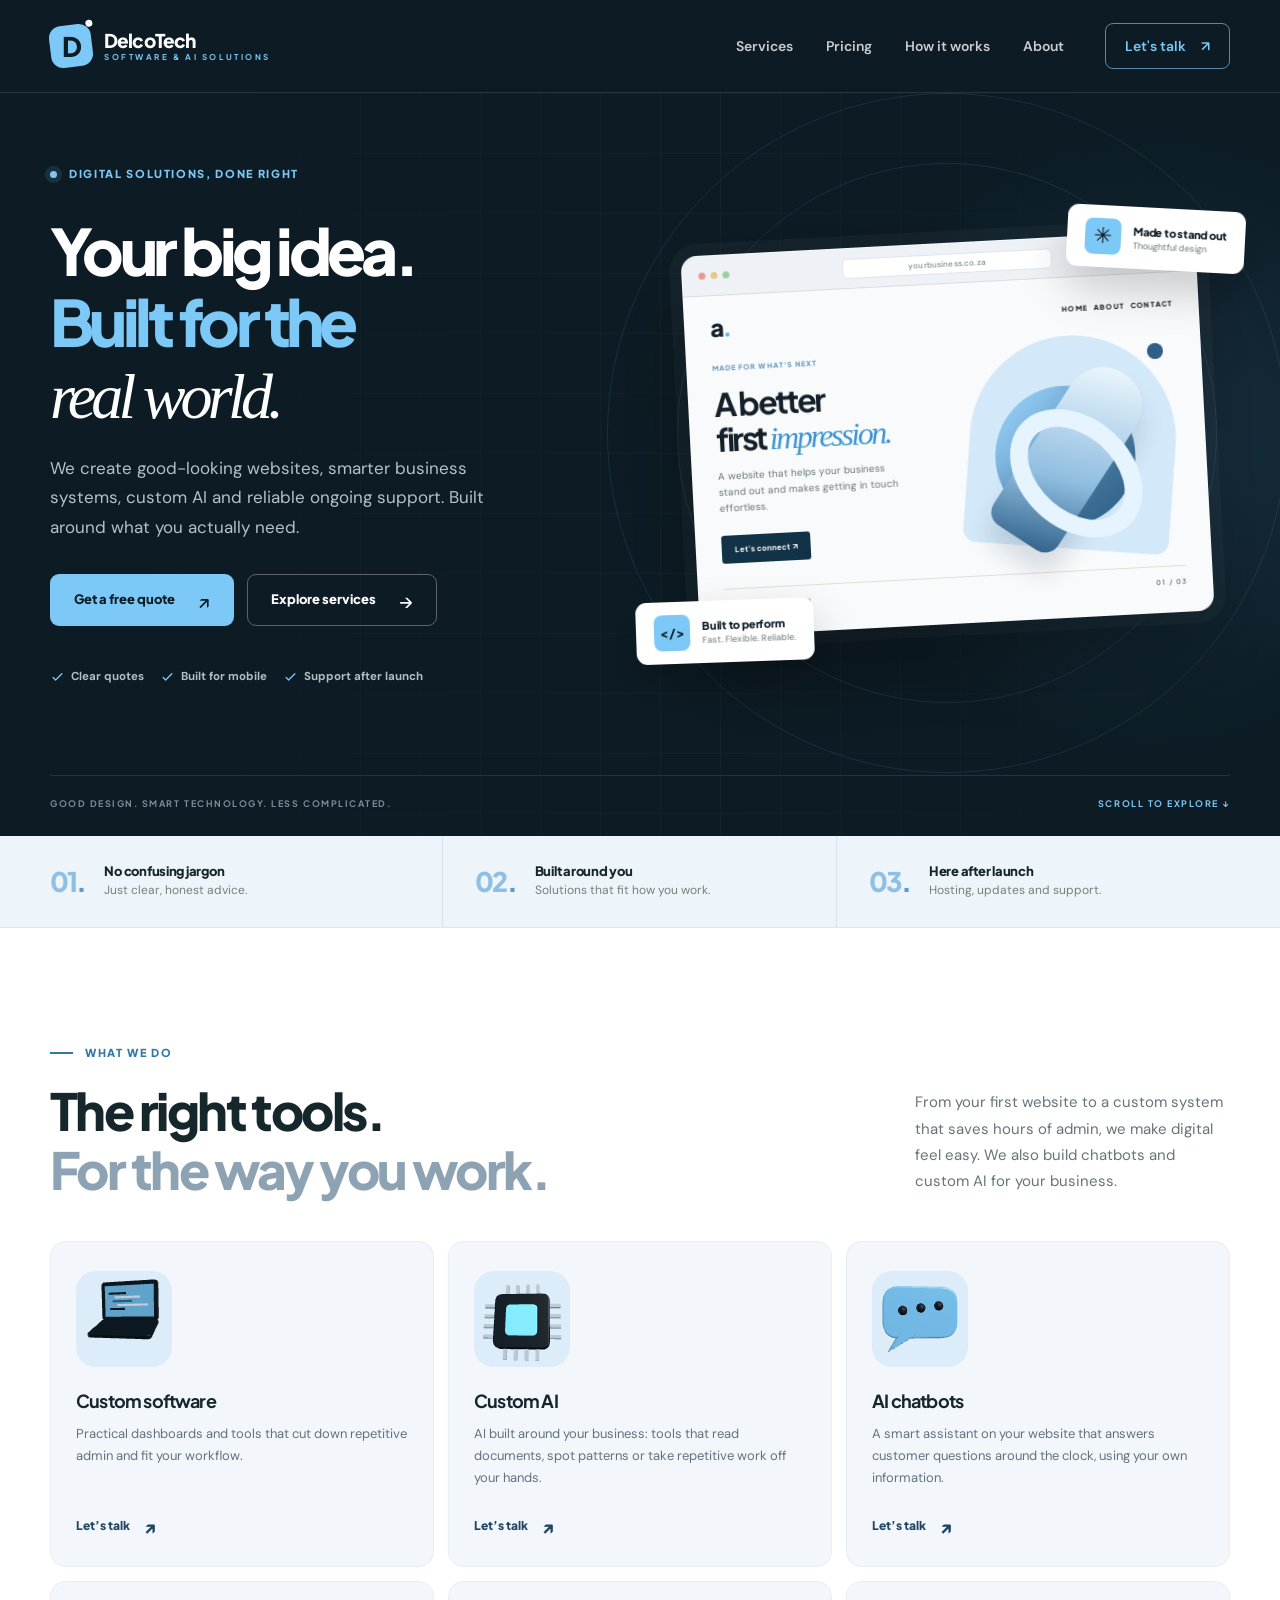
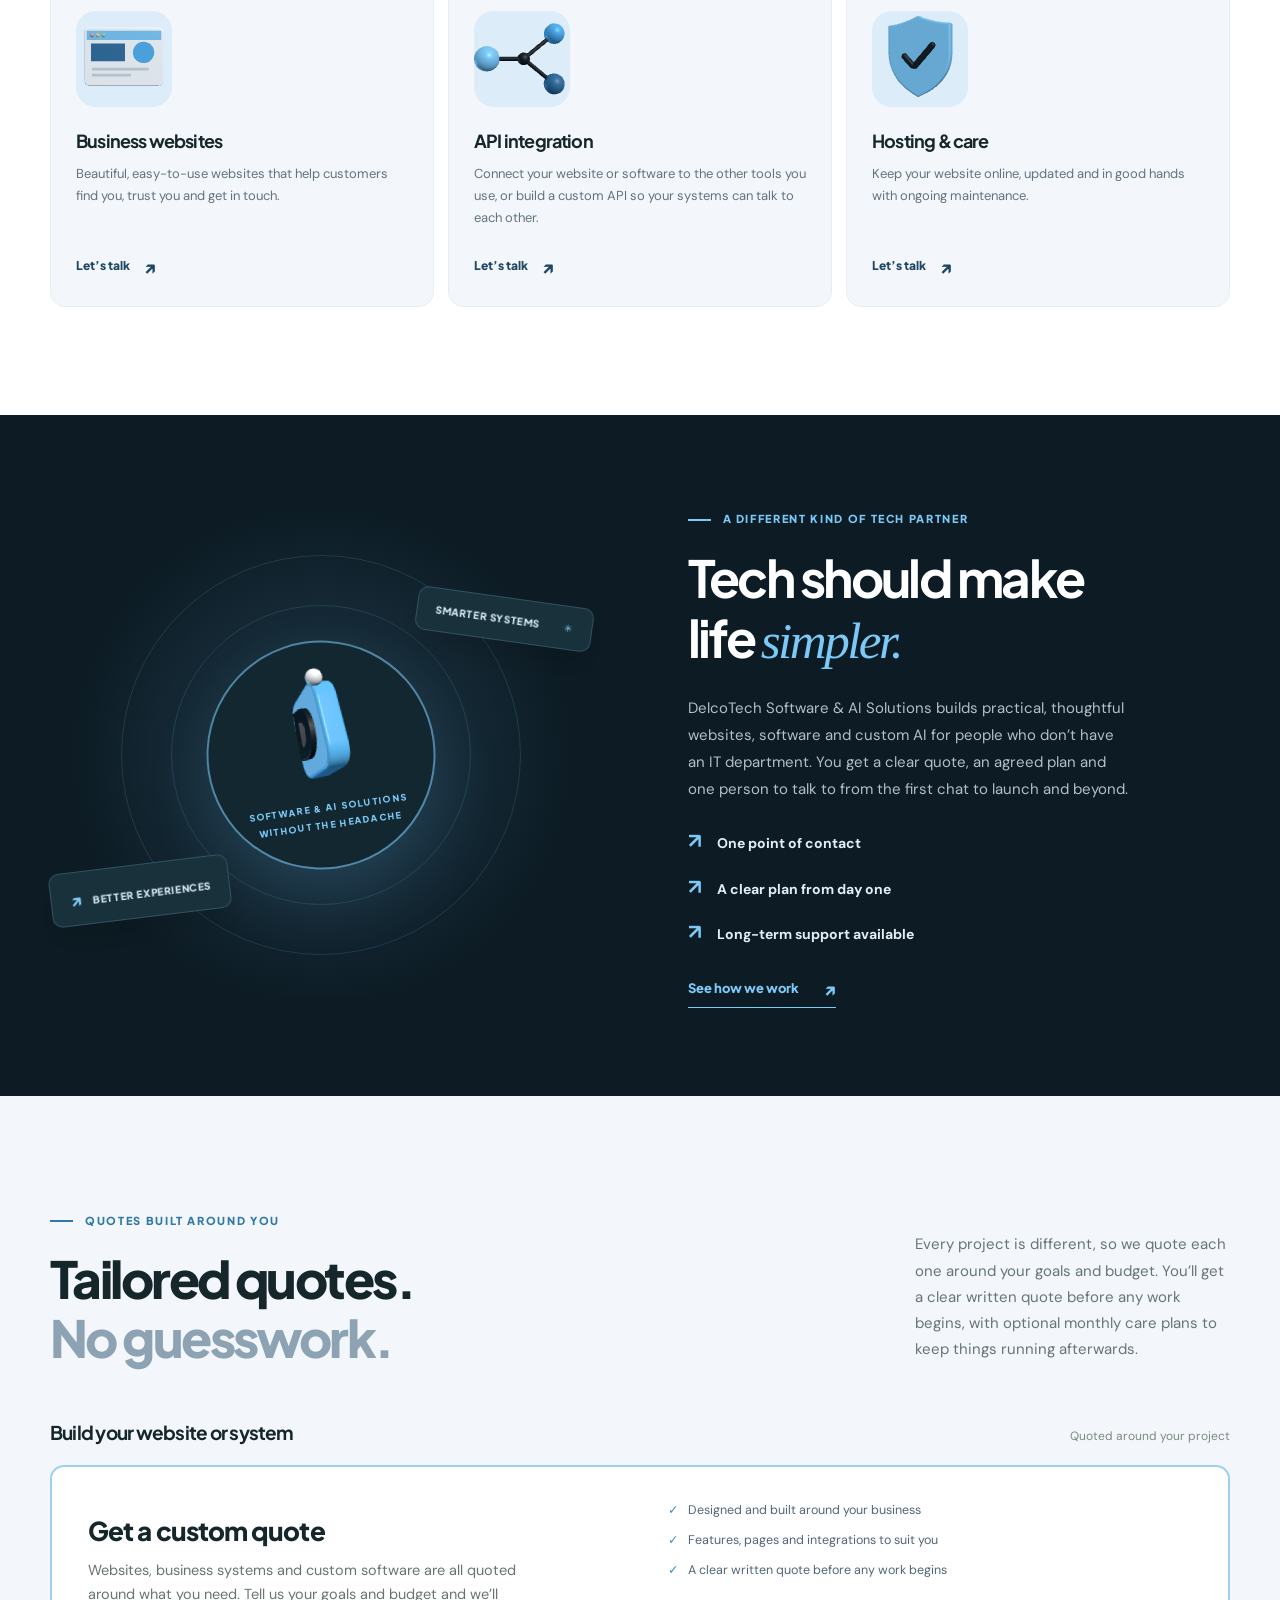
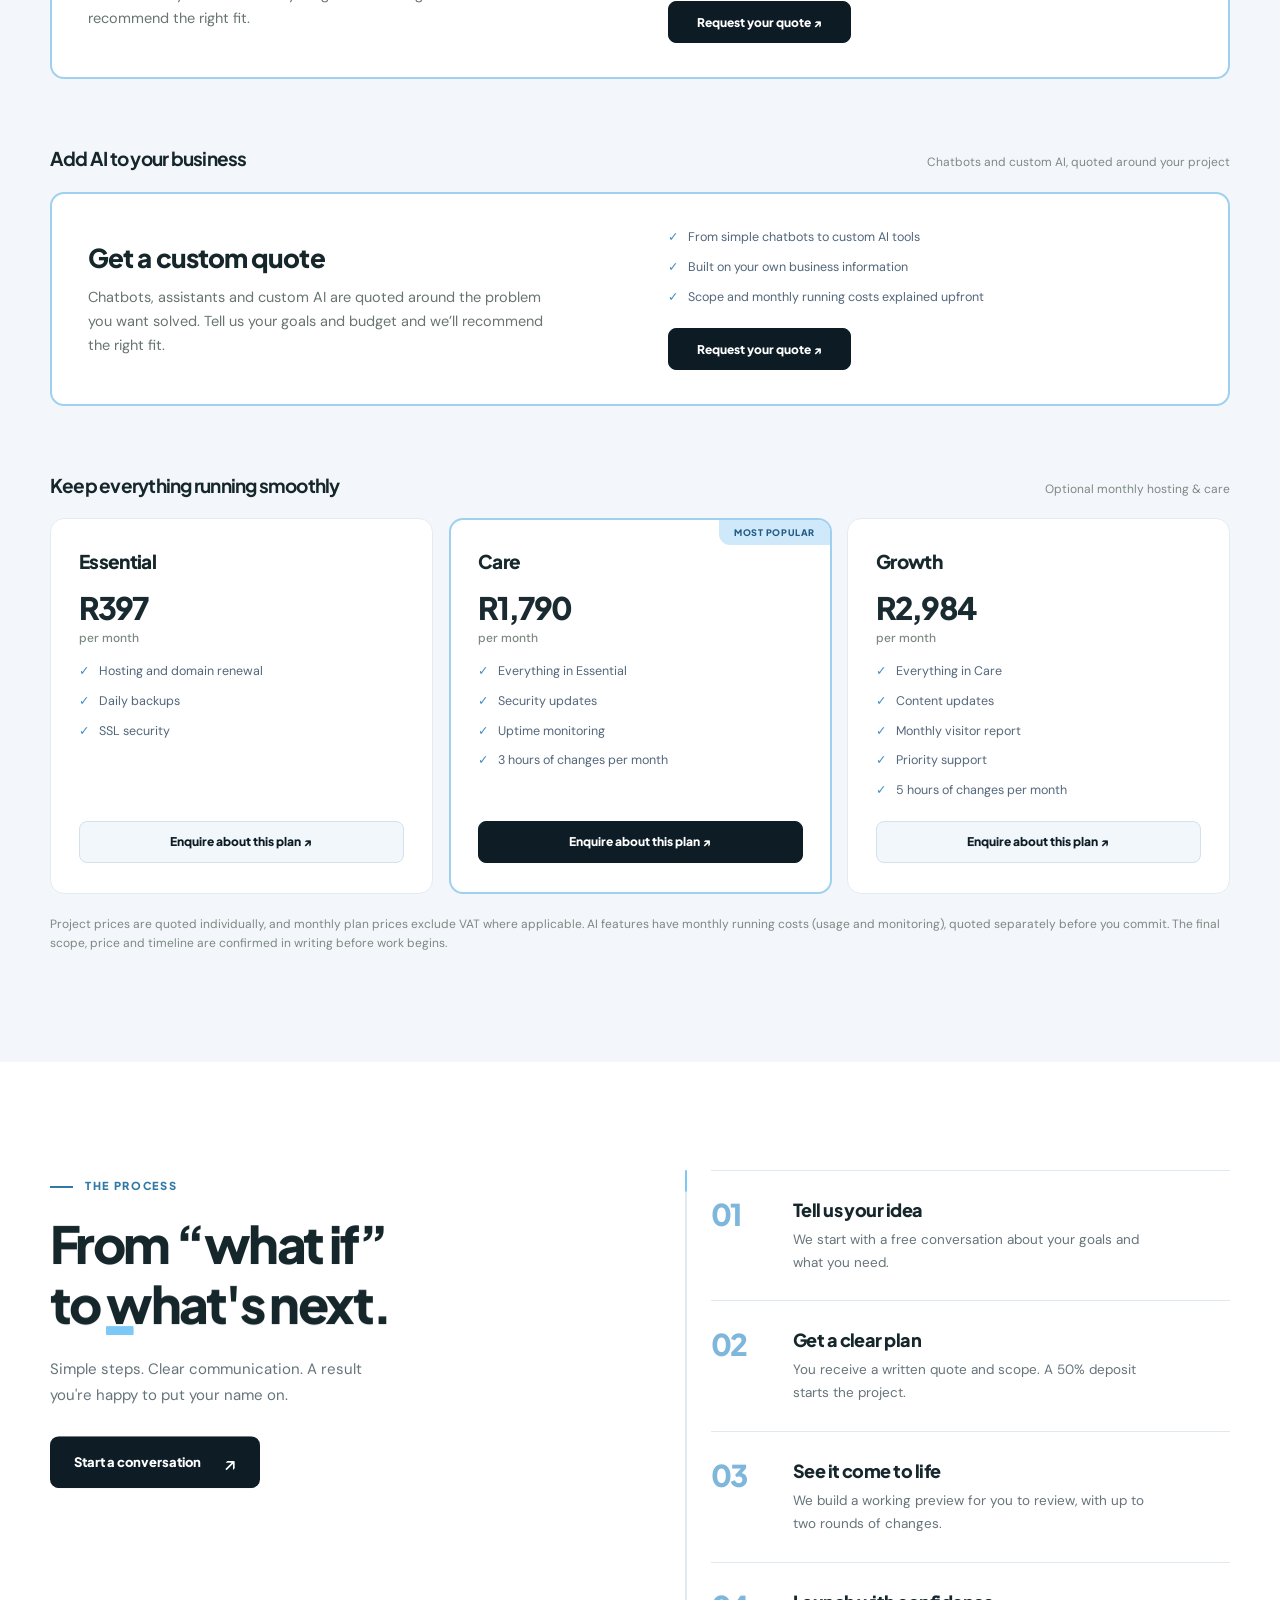
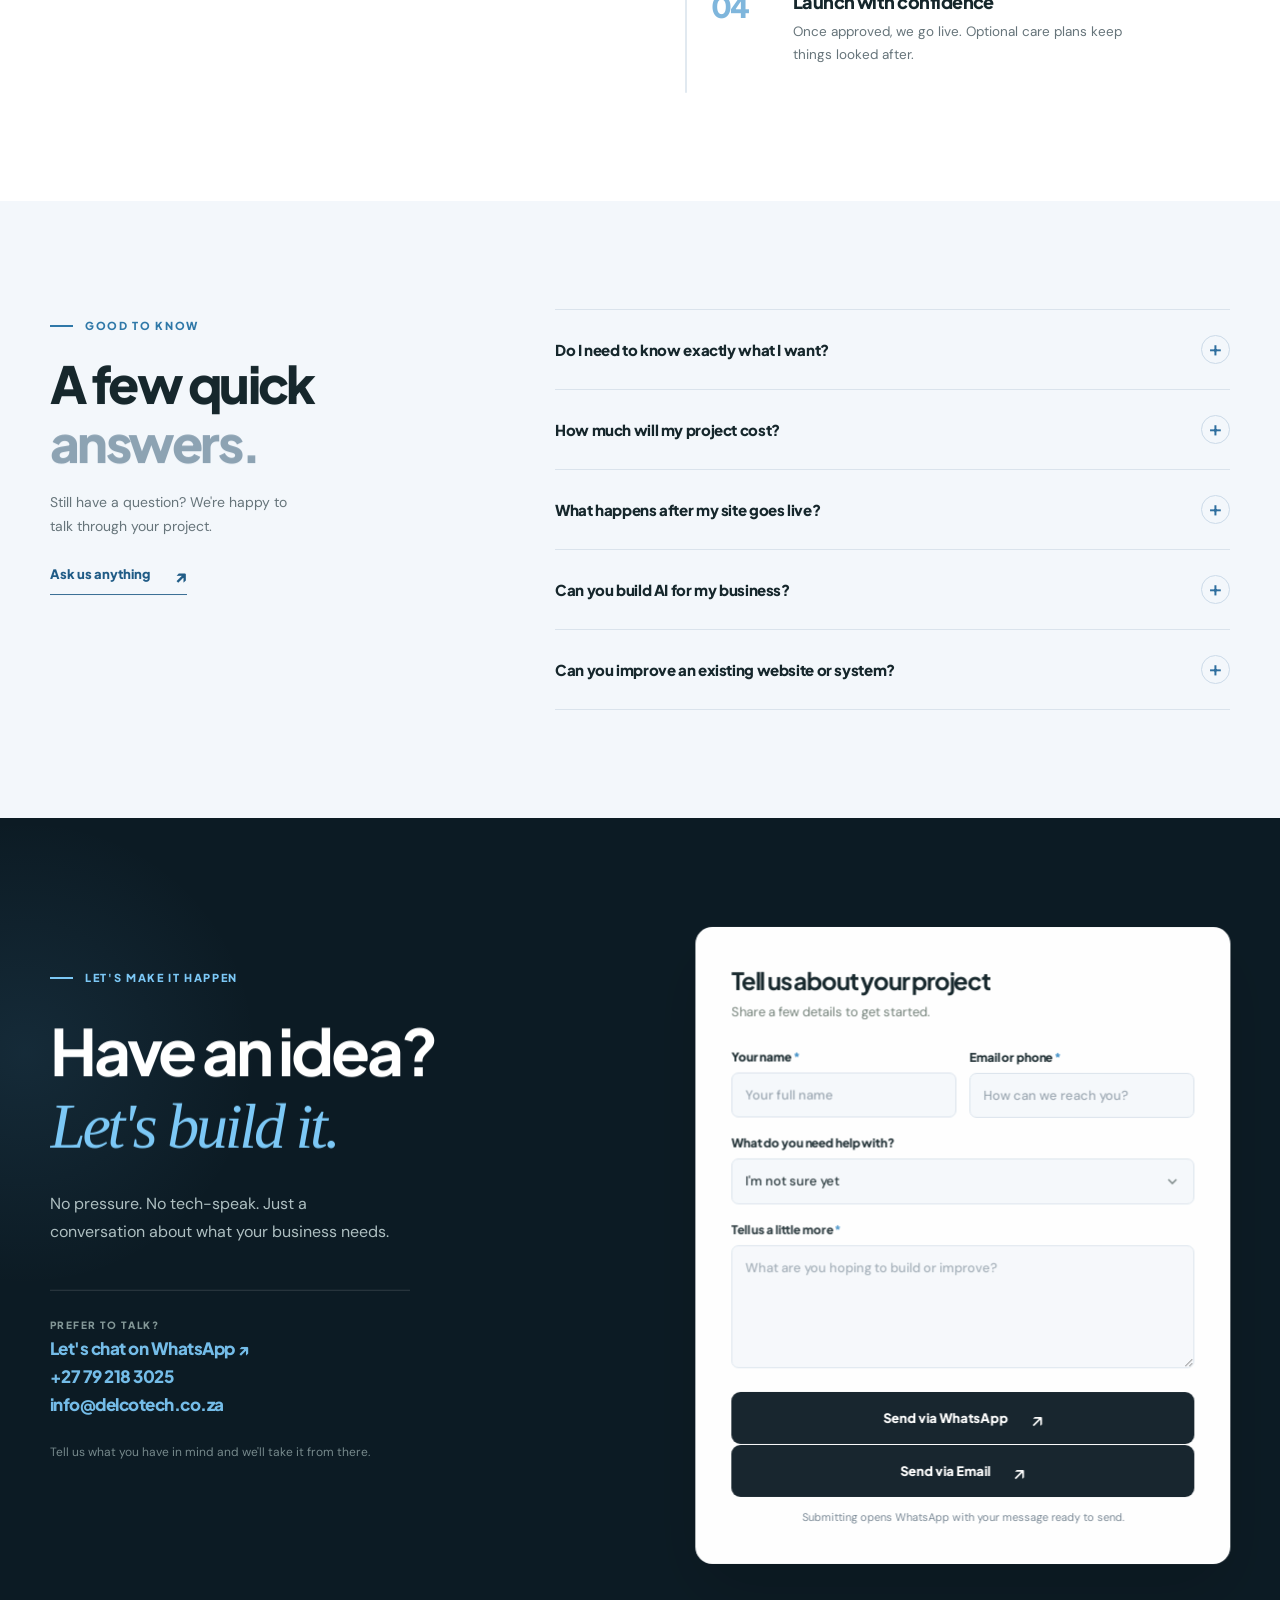
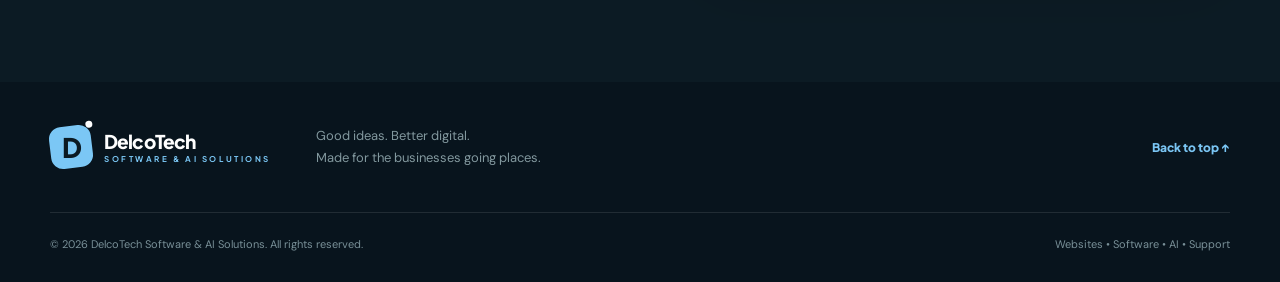
==== index.html @ e25f5d71 "Restore Send via Email button and capitalize label Re-adds the Send via Email button to the enquiry " ====
<!doctype html>
<html lang="en-ZA">
<head>
  <meta charset="UTF-8">
  <meta name="viewport" content="width=device-width, initial-scale=1">
  <meta name="theme-color" content="#0a1822">
  <meta name="description" content="DelcoTech Software &amp; AI Solutions builds beautiful business websites, API integrations, custom software and AI solutions in South Africa, with tailored quotes and ongoing support.">
  <meta property="og:type" content="website">
  <meta property="og:title" content="DelcoTech Software &amp; AI Solutions | Good ideas. Better digital.">
  <meta property="og:description" content="Websites, software, custom AI and support built around your business. Straightforward, modern and made to work.">
  <title>DelcoTech Software &amp; AI Solutions | Websites & Software That Work</title>
  <link rel="icon" type="image/png" href="assets/favicon.png">
  <link rel="apple-touch-icon" href="assets/favicon.png">
  <link rel="preconnect" href="https://fonts.googleapis.com">
  <link rel="preconnect" href="https://fonts.gstatic.com" crossorigin>
  <link href="https://fonts.googleapis.com/css2?family=DM+Sans:wght@400;500;600;700&family=DM+Serif+Display&family=Plus+Jakarta+Sans:wght@400;500;600;700;800&display=swap" rel="stylesheet">
  <link rel="stylesheet" href="style.css">
  <script>
    /* Hide the hero for a moment so the GSAP intro can play it in; shown anyway after 2.5s. */
    (function () {
      if (window.matchMedia('(prefers-reduced-motion: reduce)').matches) return;
      var root = document.documentElement;
      root.classList.add('motion-pending');
      setTimeout(function () { root.classList.remove('motion-pending'); }, 2500);
    })();
  </script>
  <script src="assets/vendor/gsap.min.js" defer></script>
  <script src="assets/vendor/ScrollTrigger.min.js" defer></script>
  <script src="assets/vendor/SplitText.min.js" defer></script>
  <script src="script.js" defer></script>
  <script src="motion.js" defer></script>
  <script type="module" src="tools3d.js"></script>
  <script type="module" src="feature3d.js"></script>
</head>
<body>
  <a class="skip-link" href="#main">Skip to content</a>

  <header class="site-header" id="top">
    <div class="container nav-wrap">
      <a class="brand" href="#top" aria-label="DelcoTech Software &amp; AI Solutions home">
        <span class="brand-symbol" aria-hidden="true"><span>D</span><i></i></span>
        <span class="brand-wordmark"><strong>DelcoTech</strong><small>SOFTWARE &amp; AI SOLUTIONS</small></span>
      </a>
      <button class="menu-toggle" id="menu-toggle" type="button" aria-label="Open menu" aria-expanded="false" aria-controls="nav-links">
        <span></span><span></span><span></span>
      </button>
      <nav class="main-nav" id="nav-links" aria-label="Main navigation">
        <a href="#services">Services</a>
        <a href="#pricing">Pricing</a>
        <a href="#process">How it works</a>
        <a href="#about">About</a>
        <a class="nav-cta" href="#contact">Let's talk <span aria-hidden="true">↗</span></a>
      </nav>
    </div>
  </header>

  <main id="main">
    <section class="hero dark-section" aria-labelledby="hero-title">
      <div class="hero-glow" aria-hidden="true"></div>
      <div class="container hero-grid">
        <div class="hero-copy">
          <div class="eyebrow eyebrow-light"><span class="status-dot"></span> DIGITAL SOLUTIONS, DONE RIGHT</div>
          <h1 id="hero-title">Your big idea.<br><span class="accent-text">Built for the</span><br><span class="italic-accent">real world.</span></h1>
          <p class="hero-description" data-bind="subheadline">Websites and software made to work for your business, not the other way around.</p>
          <div class="hero-actions">
            <a class="button button-lime" href="#contact">Get a free quote <span aria-hidden="true">↗</span></a>
            <a class="button button-outline" href="#services">Explore services <span aria-hidden="true">→</span></a>
          </div>
          <div class="hero-footnotes" aria-label="Our approach">
            <span><svg viewBox="0 0 24 24" aria-hidden="true"><path d="m5 12 4 4L19 6"/></svg> Clear quotes</span>
            <span><svg viewBox="0 0 24 24" aria-hidden="true"><path d="m5 12 4 4L19 6"/></svg> Built for mobile</span>
            <span><svg viewBox="0 0 24 24" aria-hidden="true"><path d="m5 12 4 4L19 6"/></svg> Support after launch</span>
          </div>
        </div>

        <div class="hero-art" aria-label="Illustration of a modern responsive website">
          <div class="orbit orbit-one" aria-hidden="true"></div>
          <div class="orbit orbit-two" aria-hidden="true"></div>
          <div class="spark spark-one" aria-hidden="true">✳</div>
          <div class="spark spark-two" aria-hidden="true">✦</div>
          <div class="website-window">
            <div class="window-chrome">
              <div class="chrome-dots"><b></b><b></b><b></b></div>
              <div class="url-bar">yourbusiness.co.za</div>
              <div class="chrome-plus" aria-hidden="true">＋</div>
            </div>
            <div class="mock-site">
              <div class="mock-topbar"><span class="mock-logomark">a<span>.</span></span><span class="mock-toplinks">HOME &nbsp; ABOUT &nbsp; CONTACT</span><span class="mock-menu">☰</span></div>
              <div class="mock-content">
                <div class="mock-copy">
                  <div class="mock-mini-label">MADE FOR WHAT'S NEXT</div>
                  <h2>A better<br>first <em>impression.</em></h2>
                  <p>A website that helps your business stand out and makes getting in touch effortless.</p>
                  <span class="mock-button">Let's connect ↗</span>
                </div>
                <div class="mock-art" aria-hidden="true">
                  <div class="mock-art-disc"></div><div class="mock-art-pill"></div><div class="mock-art-curve"></div><div class="mock-art-dot"></div>
                </div>
              </div>
              <div class="mock-bottomline"><span>DESIGNED FOR YOU</span><span>01 / 03</span></div>
            </div>
          </div>
          <div class="floating-note note-top"><span class="floating-icon">✳</span><span><strong>Made to stand out</strong><small>Thoughtful design</small></span></div>
          <div class="floating-note note-bottom"><span class="floating-icon code-icon">&lt;/&gt;</span><span><strong>Built to perform</strong><small>Fast. Flexible. Reliable.</small></span></div>
        </div>
      </div>
      <div class="container hero-bottom"><span>GOOD DESIGN. SMART TECHNOLOGY. LESS COMPLICATED.</span><span aria-hidden="true">SCROLL TO EXPLORE ↓</span></div>
    </section>

    <div class="value-strip" aria-label="Our commitments">
      <div class="container value-grid">
        <div><span class="value-icon" aria-hidden="true">01<span>.</span></span><p><strong>No confusing jargon</strong><small>Just clear, honest advice.</small></p></div>
        <div><span class="value-icon" aria-hidden="true">02<span>.</span></span><p><strong>Built around you</strong><small>Solutions that fit how you work.</small></p></div>
        <div><span class="value-icon" aria-hidden="true">03<span>.</span></span><p><strong>Here after launch</strong><small>Hosting, updates and support.</small></p></div>
      </div>
    </div>

    <section class="section services-section" id="services" aria-labelledby="services-title">
      <div class="container">
        <div class="section-header">
          <div><div class="eyebrow"><span class="dash"></span> WHAT WE DO</div><h2 id="services-title">The right tools.<br><span class="text-soft">For the way you work.</span></h2></div>
          <p class="section-intro">From your first website to a custom system that saves hours of admin, we make digital feel easy. We also build chatbots and custom AI for your business.</p>
        </div>
        <div class="service-grid" id="services-list"></div>
      </div>
    </section>

    <section class="feature-section" id="about" aria-labelledby="about-title">
      <div class="container feature-grid">
        <div class="feature-visual" aria-hidden="true">
          <div class="feature-halo"></div>
          <div class="feature-circle feature-circle-one"></div><div class="feature-circle feature-circle-two"></div>
          <div class="feature-center"><div class="feature-center-symbol">D<span>.</span></div><span>SOFTWARE &amp; AI SOLUTIONS<br>WITHOUT THE HEADACHE</span></div>
          <div class="feature-mini feature-mini-top">SMARTER SYSTEMS <span>✳</span></div>
          <div class="feature-mini feature-mini-bottom"><span>↗</span> BETTER EXPERIENCES</div>
        </div>
        <div class="feature-copy"><div class="eyebrow eyebrow-light"><span class="dash"></span> A DIFFERENT KIND OF TECH PARTNER</div>
          <h2 id="about-title">Tech should make<br>life <em>simpler.</em></h2>
          <p data-bind="about"></p>
          <div class="feature-points"><div><span>↗</span> One point of contact</div><div><span>↗</span> A clear plan from day one</div><div><span>↗</span> Long-term support available</div></div>
          <a class="text-link text-link-light" href="#process">See how we work <span aria-hidden="true">↗</span></a>
        </div>
      </div>
    </section>

    <section class="section pricing-section" id="pricing" aria-labelledby="pricing-title">
      <div class="container">
        <div class="section-header pricing-heading"><div><div class="eyebrow"><span class="dash"></span> QUOTES BUILT AROUND YOU</div><h2 id="pricing-title">Tailored quotes.<br><span class="text-soft">No guesswork.</span></h2></div><p class="section-intro" data-bind="pricingIntro"></p></div>
        <div class="pricing-group-title"><h3>Build your website or system</h3><p>Quoted around your project</p></div>
        <div class="pricing-grid" id="build-list"></div>
        <div class="pricing-group-title plans-title"><h3>Add AI to your business</h3><p>Chatbots and custom AI, quoted around your project</p></div>
        <div class="pricing-grid" id="ai-list"></div>
        <div class="pricing-group-title plans-title"><h3>Keep everything running smoothly</h3><p>Optional monthly hosting & care</p></div>
        <div class="pricing-grid" id="plan-list"></div>
        <p class="pricing-note" data-bind="pricingNote"></p>
      </div>
    </section>

    <section class="section process-section" id="process" aria-labelledby="process-title">
      <div class="container process-layout">
        <div class="process-heading"><div class="eyebrow"><span class="dash"></span> THE PROCESS</div><h2 id="process-title">From “what if”<br>to <span class="underline-green">what's next.</span></h2><p>Simple steps. Clear communication. A result you're happy to put your name on.</p><a class="button button-dark" href="#contact">Start a conversation <span aria-hidden="true">↗</span></a></div>
        <ol class="process-list" id="steps-list"></ol>
      </div>
    </section>

    <section class="section faq-section" id="faq" aria-labelledby="faq-title">
      <div class="container faq-layout"><div><div class="eyebrow"><span class="dash"></span> GOOD TO KNOW</div><h2 id="faq-title">A few quick<br><span class="text-soft">answers.</span></h2><p class="faq-aside">Still have a question? We're happy to talk through your project.</p><a class="text-link" href="#contact">Ask us anything <span aria-hidden="true">↗</span></a></div>
        <div class="faq-items">
          <details><summary>Do I need to know exactly what I want? <span class="faq-plus" aria-hidden="true">+</span></summary><p>Not at all. Tell us what your business does, where you're stuck and what you'd like to improve. We'll help you work out the right solution.</p></details>
          <details><summary>How much will my project cost? <span class="faq-plus" aria-hidden="true">+</span></summary><p>Every project is quoted individually, based on what you need. Tell us about your goals and budget and we will recommend the right solution, then agree the scope and price in writing before work begins.</p></details>
          <details><summary>What happens after my site goes live? <span class="faq-plus" aria-hidden="true">+</span></summary><p>Our optional monthly care plans cover hosting, backups and additional support depending on the plan you choose, so you don't need to manage the technical side alone.</p></details>
          <details><summary>Can you build AI for my business? <span class="faq-plus" aria-hidden="true">+</span></summary><p>Yes. We build chatbots for websites and custom AI tools around your business, from answering customer questions to working through documents or data. We agree exactly what it should do and where its information comes from, and we test it carefully before launch. Like any AI, it can occasionally get things wrong, so we design it to hand over to you when it is unsure. AI tools also have small monthly running costs, which we quote upfront.</p></details>
          <details><summary>Can you improve an existing website or system? <span class="faq-plus" aria-hidden="true">+</span></summary><p>Tell us what you already have and what you want to change. We'll assess the project and advise whether improving the existing setup or rebuilding would make more sense.</p></details>
        </div>
      </div>
    </section>

    <section class="contact-section" id="contact" aria-labelledby="contact-title">
      <div class="container contact-grid">
        <div class="contact-copy"><div class="eyebrow eyebrow-light"><span class="dash"></span> LET'S MAKE IT HAPPEN</div><h2 id="contact-title">Have an idea?<br><em>Let's build it.</em></h2><p>No pressure. No tech-speak. Just a conversation about what your business needs.</p><div class="contact-separator"></div><div class="contact-direct"><span class="contact-label">PREFER TO TALK?</span><a id="whatsapp-link" href="#contact" hidden>Let's chat on WhatsApp ↗</a><a id="phone-link" href="#contact" hidden></a><a id="email-link" href="#contact" hidden></a></div><p class="contact-note">Tell us what you have in mind and we'll take it from there.</p></div>
        <div class="contact-card"><div class="form-heading"><h3>Tell us about your project</h3><p>Share a few details to get started.</p></div>
          <form id="enquiry" novalidate>
            <div class="form-row"><div class="field"><label for="name">Your name <span>*</span></label><input id="name" name="name" type="text" placeholder="Your full name" autocomplete="name" required maxlength="100"></div><div class="field"><label for="contact-info">Email or phone <span>*</span></label><input id="contact-info" name="contact" type="text" placeholder="How can we reach you?" autocomplete="email" required maxlength="150"></div></div>
            <div class="field"><label for="project-type">What do you need help with?</label><select id="project-type" name="project"><option value="Not sure yet">I'm not sure yet</option><option value="Business website">Business website</option><option value="API integration">API integration</option><option value="Custom software">Custom software</option><option value="Hosting and maintenance">Hosting & maintenance</option><option value="AI chatbot or custom AI">AI chatbot or custom AI</option><option value="Something else">Something else</option></select></div>
            <div class="field"><label for="project-details">Tell us a little more <span>*</span></label><textarea id="project-details" name="message" rows="5" placeholder="What are you hoping to build or improve?" required maxlength="3000"></textarea></div>
            <button class="button button-dark form-submit" id="submit-enquiry" type="submit">Send enquiry <span aria-hidden="true">↗</span></button>
            <button class="button button-dark form-submit" id="send-email" type="button" hidden>Send via Email <span aria-hidden="true">↗</span></button>
            <p class="form-help" id="form-help">Your enquiry will open in WhatsApp or your email app, ready for you to send.</p>
            <p id="form-status" class="form-status" role="status" aria-live="polite" hidden></p>
            <div class="copy-fallback" id="copy-fallback" hidden><label for="copy-message">Your enquiry is ready to copy:</label><textarea id="copy-message" readonly rows="5"></textarea><button type="button" class="button button-light" id="copy-button">Copy message</button></div>
          </form>
        </div>
      </div>
    </section>
  </main>

  <footer class="site-footer"><div class="container"><div class="footer-main"><a class="brand" href="#top" aria-label="Back to top"><span class="brand-symbol" aria-hidden="true"><span>D</span><i></i></span><span class="brand-wordmark"><strong>DelcoTech</strong><small>SOFTWARE &amp; AI SOLUTIONS</small></span></a><p>Good ideas. Better digital.<br>Made for the businesses going places.</p><a href="#top" class="back-top">Back to top ↑</a></div><div class="footer-bottom"><span id="footer-text">© DelcoTech Software &amp; AI Solutions</span><span>Websites • Software • AI • Support</span></div></div></footer>
  <noscript><div class="noscript-note">JavaScript is required to display the service and pricing cards and to prepare enquiries.</div></noscript>
</body>
</html>
---- style.css ----
/* DelcoTech — responsive marketing site. Edit brand colours here. */

:root {
  --ink: #0c1b24;
  --ink-2: #132731;
  --sky: #7cc8f6;
  --sky-deep: #4fb0ee;
  --cream: #f3f7fb;
  --white: #fff;
  --text: #16272c;
  --muted: #66747a;
  --line: #e1e8ee;
  --shadow: 0 25px 70px rgba(10,27,33,.12);
  --head: 'Plus Jakarta Sans',system-ui,sans-serif;
  --body: 'DM Sans',system-ui,sans-serif;
}

*,*::before,*::after {
  box-sizing: border-box;
}

html {
  scroll-behavior: smooth;
  scroll-padding-top: 90px;
}

body {
  margin: 0;
  background: var(--white);
  color: var(--text);
  font-family: var(--body);
  line-height: 1.6;
  -webkit-font-smoothing: antialiased;
}

a {
  color: inherit;
}

button,input,textarea,select {
  font: inherit;
}

button {
  cursor: pointer;
}

button:disabled {
  cursor: not-allowed;
}

img,svg {
  max-width: 100%;
}

h1,h2,h3,h4,p {
  margin-top: 0;
}

h1,h2,h3 {
  font-family: var(--head);
  letter-spacing: -.05em;
}

a,button {
  -webkit-tap-highlight-color: transparent;
}

::selection {
  background: var(--sky);
  color: var(--ink);
}

:focus-visible {
  outline: 3px solid #3aa5e8;
  outline-offset: 4px;
}

.container {
  width: min(1180px,calc(100% - 64px));
  margin: 0 auto;
}

.skip-link {
  position: fixed;
  z-index: 200;
  top: -100px;
  left: 20px;
  background: var(--sky);
  color: var(--ink);
  padding: 10px 18px;
  border-radius: 8px;
}

.skip-link:focus {
  top: 15px;
}

.site-header {
  position: relative;
  z-index: 50;
  background: var(--ink);
  color: white;
  border-bottom: 1px solid rgba(255,255,255,.11);
}

.nav-wrap {
  min-height: 92px;
  display: flex;
  align-items: center;
  justify-content: space-between;
  gap: 24px;
}

.brand {
  display: inline-flex;
  align-items: center;
  gap: 12px;
  text-decoration: none;
  flex-shrink: 0;
}

.brand-symbol {
  height: 42px;
  width: 42px;
  display: grid;
  place-items: center;
  position: relative;
  color: var(--ink);
  background: var(--sky);
  border-radius: 12px;
  transform: rotate(-7deg);
}

.brand-symbol>span {
  font: 800 27px/1 var(--head);
  letter-spacing: -.08em;
  transform: rotate(7deg);
}

.brand-symbol i {
  position: absolute;
  width: 7px;
  height: 7px;
  border-radius: 50%;
  right: -3px;
  top: -3px;
  background: #fff;
}

.brand-wordmark {
  display: flex;
  flex-direction: column;
  gap: 1px;
  line-height: 1.1;
}

.brand-wordmark strong {
  font: 800 19px/1.2 var(--head);
  letter-spacing: -.045em;
}

.serif-i {
  font-family: "DM Serif Display",Georgia,serif;
  font-weight: 400;
  font-style: normal;
  font-size: 1.1em;
  line-height: 1;
  letter-spacing: 0;
  padding: 0 .04em;
}

/* the serif I in DelcoTech */

.brand-wordmark small {
  font: 700 8px/1.4 var(--head);
  letter-spacing: .32em;
  color: var(--sky);
}

.main-nav {
  display: flex;
  gap: 33px;
  align-items: center;
}

.main-nav>a {
  color: rgba(255,255,255,.78);
  font-size: 14px;
  text-decoration: none;
  font-weight: 600;
  transition: color .2s;
}

.main-nav>a:hover {
  color: var(--sky);
}

.main-nav .nav-cta {
  border: 1px solid rgba(124,200,246,.65);
  padding: 11px 19px;
  border-radius: 8px;
  color: var(--sky);
  margin-left: 8px;
  display: inline-flex;
  align-items: center;
  gap: 15px;
}

.main-nav .nav-cta:hover {
  background: var(--sky);
  color: var(--ink);
}

.menu-toggle {
  display: none;
}

.dark-section {
  background: var(--ink);
  color: #fff;
  position: relative;
  overflow: hidden;
}

.hero {
  isolation: isolate;
}

.hero::before {
  content: '';
  position: absolute;
  inset: 0;
  background-image: linear-gradient(rgba(255,255,255,.027) 1px,transparent 1px),linear-gradient(90deg,rgba(255,255,255,.027) 1px,transparent 1px);
  background-size: 60px 60px;
  mask-image: linear-gradient(90deg,transparent,black 55%,transparent);
  z-index: -1;
}

.hero-glow {
  position: absolute;
  z-index: -1;
  pointer-events: none;
  width: 650px;
  height: 650px;
  right: -200px;
  top: 25px;
  background: radial-gradient(circle,rgba(90,170,230,.15),transparent 68%);
}

.hero-grid {
  min-height: 636px;
  display: grid;
  grid-template-columns: 1.03fr 1fr;
  align-items: center;
  gap: 32px;
  padding-top: 67px;
  padding-bottom: 69px;
}

.hero-copy {
  position: relative;
  z-index: 2;
  padding-bottom: 20px;
}

.eyebrow {
  display: inline-flex;
  align-items: center;
  gap: 12px;
  font: 800 11px/1.3 var(--head);
  letter-spacing: .15em;
  color: #2f78a8;
  text-transform: uppercase;
}

.eyebrow-light {
  color: var(--sky);
}

.status-dot {
  height: 7px;
  width: 7px;
  border-radius: 50%;
  background: var(--sky);
  box-shadow: 0 0 0 5px rgba(124,200,246,.12);
}

.dash {
  height: 2px;
  width: 23px;
  background: currentColor;
  display: inline-block;
}

.hero h1 {
  font-size: clamp(46px,5vw,76px);
  line-height: 1.11;
  letter-spacing: -.071em;
  margin: 29px 0 22px;
  font-weight: 800;
  white-space: nowrap;
}

.accent-text {
  color: var(--sky);
}

.italic-accent {
  font-weight: 500;
  font-style: italic;
  font-family: Georgia,serif;
  letter-spacing: -.075em;
}

.hero-description {
  font-size: 17px;
  line-height: 1.75;
  color: #b4c2c8;
  max-width: 465px;
  margin: 0 0 31px;
}

.hero-actions {
  display: flex;
  gap: 13px;
  flex-wrap: wrap;
}

.button {
  display: inline-flex;
  justify-content: center;
  align-items: center;
  gap: 23px;
  min-height: 52px;
  padding: 0 23px;
  border: 1px solid transparent;
  border-radius: 9px;
  text-decoration: none;
  font: 800 13px/1.3 var(--head);
  transition: transform .2s,background .2s,color .2s,border .2s;
}

.button:hover {
  transform: translateY(-2px);
}

.button span {
  font-size: 19px;
  font-weight: 500;
}

.button-lime {
  background: var(--sky);
  color: var(--ink);
}

.button-lime:hover {
  background: #a5dafa;
}

.button-outline {
  border-color: rgba(255,255,255,.32);
  color: #fff;
  background: transparent;
}

.button-outline:hover {
  border-color: var(--sky);
  color: var(--sky);
}

.button-dark {
  background: var(--ink);
  color: #fff;
}

.button-dark:hover {
  background: #2b454b;
}

.button-light {
  background: #eef5fb;
  color: var(--ink);
  border: 1px solid #dbe9f4;
}

.hero-footnotes {
  display: flex;
  gap: 16px;
  flex-wrap: wrap;
  margin-top: 42px;
}

.hero-footnotes span {
  display: flex;
  align-items: center;
  gap: 6px;
  font-size: 11.5px;
  font-weight: 700;
  color: #afc0c4;
  white-space: nowrap;
}

.hero-footnotes svg {
  width: 15px;
  height: 15px;
  stroke: var(--sky);
  stroke-width: 2;
  fill: none;
  stroke-linecap: round;
  stroke-linejoin: round;
}

.hero-art {
  position: relative;
  min-width: 0;
  height: 455px;
  display: flex;
  align-items: center;
  justify-content: center;
  perspective: 1100px;
}

.orbit {
  position: absolute;
  border: 1px solid rgba(124,200,246,.12);
  border-radius: 50%;
  pointer-events: none;
}

.orbit-one {
  width: 540px;
  height: 540px;
}

.orbit-two {
  width: 680px;
  height: 680px;
}

.spark {
  position: absolute;
  color: var(--sky);
  font-size: 26px;
}

.spark-one {
  top: 32px;
  right: 90px;
}

.spark-two {
  bottom: 30px;
  left: 24px;
  font-size: 19px;
}

.website-window {
  position: relative;
  width: min(100%,515px);
  background: #e6ecf2;
  border: 1px solid rgba(255,255,255,.65);
  border-radius: 16px;
  box-shadow: 0 40px 90px rgba(0,0,0,.32),0 0 0 12px rgba(255,255,255,.035);
  transform: rotate(-3deg);
  overflow: hidden;
}

.window-chrome {
  height: 40px;
  display: flex;
  align-items: center;
  gap: 12px;
  padding: 0 16px;
  background: #eef2f6;
  border-bottom: 1px solid #d8dde3;
}

.chrome-dots {
  display: flex;
  gap: 5px;
}

.chrome-dots b {
  width: 7px;
  height: 7px;
  border-radius: 50%;
  background: #b3bcc5;
}

.chrome-dots b:first-child {
  background: #e7998e;
}

.chrome-dots b:nth-child(2) {
  background: #e5cb87;
}

.chrome-dots b:nth-child(3) {
  background: #9bce9a;
}

.url-bar {
  border: 1px solid #dfe5eb;
  background: #fff;
  border-radius: 5px;
  color: #7e8882;
  text-align: center;
  font: 500 8px var(--body);
  letter-spacing: .02em;
  flex: 1;
  padding: 4px 0;
  max-width: 210px;
  margin: auto;
}

.chrome-plus {
  font-size: 14px;
  color: #8d9790;
}

.mock-site {
  min-height: 339px;
  padding: 19px 25px 13px;
  background: #f8fafc;
  color: #152129;
  overflow: hidden;
}

.mock-topbar {
  display: flex;
  align-items: center;
  justify-content: space-between;
}

.mock-logomark {
  font: 800 24px/1 var(--head);
  letter-spacing: -.09em;
}

.mock-logomark span {
  color: #5fb0e6;
}

.mock-toplinks {
  font: 800 7px/1 var(--head);
  letter-spacing: .16em;
}

.mock-menu {
  display: none;
}

.mock-content {
  display: grid;
  grid-template-columns: 1fr .9fr;
  min-height: 250px;
  gap: 10px;
  align-items: center;
}

.mock-mini-label {
  color: #6a9cc0;
  font: 800 7px var(--head);
  letter-spacing: .15em;
  margin-bottom: 14px;
}

.mock-copy h2 {
  font-size: clamp(23px,2.5vw,36px);
  line-height: 1.07;
  margin: 0 0 11px;
  letter-spacing: -.075em;
}

.mock-copy h2 em {
  color: #3f95d0;
  font-family: Georgia,serif;
  font-weight: 400;
}

.mock-copy p {
  font-size: 10px;
  line-height: 1.6;
  color: #68777b;
  max-width: 180px;
  margin-bottom: 18px;
}

.mock-button {
  display: inline-block;
  padding: 9px 13px;
  color: #fff;
  background: #123247;
  border-radius: 3px;
  font: 700 8px var(--body);
}

.mock-art {
  position: relative;
  height: 230px;
  isolation: isolate;
}

.mock-art::before {
  content: '';
  position: absolute;
  inset: 5px 4px 12px 5px;
  border-radius: 110px 110px 14px 14px;
  background: #d3e8f8;
  transform: rotate(7deg);
}

.mock-art-disc {
  position: absolute;
  z-index: 1;
  width: 140px;
  height: 140px;
  border-radius: 50%;
  background: linear-gradient(135deg,#8ec6ee 15%,#2f6a99);
  left: 30px;
  top: 55px;
  box-shadow: inset -18px -20px 25px rgba(0,0,0,.14);
}

.mock-art-pill {
  position: absolute;
  z-index: 2;
  left: 67px;
  top: 27px;
  width: 77px;
  height: 196px;
  border-radius: 60px 60px 25px 25px;
  background: linear-gradient(160deg,#f2faff,#8fbde0 62%,#2f5f86);
  transform: rotate(36deg);
  box-shadow: 10px 18px 25px rgba(22,45,70,.15);
}

.mock-art-curve {
  position: absolute;
  z-index: 3;
  left: 36px;
  top: 88px;
  width: 148px;
  height: 110px;
  border-radius: 50%;
  border: 18px solid #e6f4ff;
  transform: rotate(45deg);
}

.mock-art-dot {
  position: absolute;
  z-index: 3;
  right: 12px;
  top: 25px;
  width: 16px;
  height: 16px;
  background: #2f5f86;
  border-radius: 50%;
}

.mock-bottomline {
  display: flex;
  justify-content: space-between;
  border-top: 1px solid #e1e0d7;
  padding-top: 11px;
  color: #89948c;
  font: 800 7px var(--head);
  letter-spacing: .16em;
}

.floating-note {
  position: absolute;
  z-index: 5;
  display: flex;
  align-items: center;
  gap: 12px;
  background: #fff;
  color: var(--ink);
  border-radius: 11px;
  padding: 13px 18px;
  box-shadow: 0 20px 46px rgba(0,0,0,.2);
  transform: rotate(3deg);
}

.floating-note strong,.floating-note small {
  display: block;
}

.floating-note strong {
  font: 800 11px var(--head);
  letter-spacing: -.02em;
}

.floating-note small {
  font: 500 9px var(--body);
  color: #7a8984;
  margin-top: 2px;
}

.floating-icon {
  display: grid;
  place-items: center;
  width: 36px;
  height: 36px;
  border-radius: 8px;
  background: var(--sky);
  font-size: 22px;
}

.code-icon {
  font: 700 13px var(--head);
}

.note-top {
  top: 6px;
  right: -15px;
}

.note-bottom {
  bottom: 0;
  left: -28px;
  transform: rotate(-2deg);
}

.hero-bottom {
  position: relative;
  display: flex;
  justify-content: space-between;
  align-items: center;
  padding-bottom: 25px;
  border-top: 1px solid rgba(255,255,255,.1);
  padding-top: 21px;
  gap: 16px;
  color: #778f98;
  font: 700 9px/1.5 var(--head);
  letter-spacing: .17em;
}

.hero-bottom span:last-child {
  color: var(--sky);
}

.value-strip {
  background: #edf5fb;
  border-bottom: 1px solid #dbe8f2;
}

.value-grid {
  display: grid;
  grid-template-columns: repeat(3,1fr);
}

.value-grid>div {
  display: flex;
  align-items: center;
  gap: 19px;
  padding: 27px 32px;
  border-right: 1px solid #d5e4f0;
}

.value-grid>div:first-child {
  padding-left: 0;
}

.value-grid>div:last-child {
  border-right: 0;
}

.value-icon {
  font: 800 27px var(--head);
  letter-spacing: -.07em;
  color: #8fc0e3;
}

.value-icon span {
  color: #5a9bc9;
}

.value-grid p {
  margin: 0;
  display: flex;
  flex-direction: column;
  gap: 2px;
}

.value-grid strong {
  font: 800 13px var(--head);
  letter-spacing: -.02em;
}

.value-grid small {
  font-size: 12px;
  color: #738079;
}

.section {
  padding: 108px 0;
}

.section-header {
  display: flex;
  align-items: end;
  justify-content: space-between;
  gap: 35px;
  margin-bottom: 42px;
}

.section-header h2,.process-heading h2,.faq-layout h2 {
  font-size: clamp(35px,4vw,54px);
  line-height: 1.16;
  margin: 19px 0 0;
  font-weight: 800;
}

.text-soft {
  color: #8da3b3;
}

.section-intro {
  max-width: 315px;
  color: var(--muted);
  line-height: 1.75;
  font-size: 15px;
  margin: 0 0 5px;
}

.services-section {
  background: #fff;
}

.service-grid {
  display: grid;
  grid-template-columns: repeat(3,1fr);
  gap: 14px;
}

.service-card {
  min-height: 296px;
  padding: 29px 25px;
  display: flex;
  flex-direction: column;
  align-items: flex-start;
  background: var(--cream);
  border: 1px solid #e6eef5;
  border-radius: 15px;
  transition: background .22s,transform .22s,box-shadow .22s;
}

.service-card:hover {
  background: #e4f1fb;
  transform: translateY(-5px);
  box-shadow: 0 17px 40px rgba(33,61,90,.07);
}

.service-icon {
  height: 55px;
  width: 55px;
  display: grid;
  place-items: center;
  background: #dcecf8;
  border-radius: 14px;
  color: #2f6f9f;
  margin-bottom: 30px;
}

.service-icon svg {
  width: 26px;
  height: 26px;
  stroke: currentColor;
  fill: none;
  stroke-width: 1.8;
  stroke-linecap: round;
  stroke-linejoin: round;
}

.service-card h3 {
  font-size: 18px;
  line-height: 1.35;
  letter-spacing: -.045em;
  margin-bottom: 10px;
}

.service-card p {
  font-size: 13px;
  line-height: 1.7;
  color: #62727f;
  margin: 0 0 24px;
}

.service-card .service-link {
  margin-top: auto;
  text-decoration: none;
  color: #1f4663;
  font: 800 12px var(--head);
  display: inline-flex;
  gap: 13px;
  align-items: center;
}

.service-card .service-link span {
  font-size: 18px;
  transition: transform .2s;
}

.service-card .service-link:hover span {
  transform: translate(3px,-3px);
}

.feature-section {
  background: var(--ink);
  color: #fff;
  overflow: hidden;
}

.feature-grid {
  display: grid;
  grid-template-columns: 1fr 1fr;
  gap: 95px;
  align-items: center;
  padding-top: 88px;
  padding-bottom: 88px;
}

.feature-visual {
  position: relative;
  height: 415px;
  isolation: isolate;
}

.feature-halo {
  position: absolute;
  inset: -35px;
  background: radial-gradient(circle,rgba(124,200,246,.18),transparent 65%);
}

.feature-circle {
  position: absolute;
  border: 1px solid rgba(124,200,246,.15);
  border-radius: 50%;
  left: 50%;
  top: 50%;
  transform: translate(-50%,-50%);
}

.feature-circle-one {
  width: 400px;
  height: 400px;
}

.feature-circle-two {
  width: 300px;
  height: 300px;
}

.feature-center {
  position: absolute;
  left: 50%;
  top: 50%;
  transform: translate(-50%,-50%) rotate(-8deg);
  display: flex;
  flex-direction: column;
  align-items: center;
  justify-content: center;
  width: 225px;
  height: 225px;
  border-radius: 50%;
  background: var(--sky);
  box-shadow: 0 30px 70px rgba(100,180,235,.15);
  color: var(--ink);
  text-align: center;
}

.feature-center-symbol {
  font: 800 112px/1 var(--head);
  letter-spacing: -.11em;
}

.feature-center-symbol span {
  font: 800 50px var(--head);
}

.feature-center>span {
  font: 800 9px/1.8 var(--head);
  letter-spacing: .15em;
}

.feature-mini {
  position: absolute;
  font: 800 10px var(--head);
  letter-spacing: .06em;
  padding: 15px 18px;
  border: 1px solid rgba(124,200,246,.22);
  border-radius: 10px;
  background: #19313b;
  color: #d6e9f7;
  box-shadow: 0 16px 28px rgba(0,0,0,.12);
}

.feature-mini-top {
  top: 49px;
  right: 0;
  transform: rotate(8deg);
}

.feature-mini-top span {
  margin-left: 22px;
  color: var(--sky);
}

.feature-mini-bottom {
  bottom: 45px;
  left: 0;
  transform: rotate(-7deg);
}

.feature-mini-bottom span {
  font-size: 17px;
  color: var(--sky);
  margin-right: 8px;
}

.feature-copy h2 {
  font-size: clamp(35px,4vw,54px);
  line-height: 1.17;
  margin: 20px 0 24px;
}

.feature-copy h2 em {
  color: var(--sky);
  font-weight: 500;
  font-family: Georgia,serif;
}

.feature-copy>p {
  color: #b2c1c5;
  font-size: 15px;
  line-height: 1.8;
  max-width: 440px;
  margin-bottom: 22px;
}

.feature-points {
  display: grid;
  gap: 12px;
  margin-bottom: 25px;
}

.feature-points div {
  font-size: 14px;
  font-weight: 700;
  color: #e4eef5;
}

.feature-points span {
  color: var(--sky);
  font-size: 21px;
  margin-right: 12px;
}

.text-link {
  font: 800 13px var(--head);
  text-decoration: none;
  color: #1f5b86;
  display: inline-flex;
  gap: 24px;
  align-items: center;
  padding-bottom: 8px;
  border-bottom: 1px solid currentColor;
  transition: gap .2s;
}

.text-link:hover {
  gap: 31px;
}

.text-link span {
  font-size: 18px;
}

.text-link-light {
  color: var(--sky);
}

.pricing-section {
  background: #f3f7fb;
}

.pricing-heading {
  margin-bottom: 49px;
}

.pricing-group-title {
  display: flex;
  align-items: baseline;
  justify-content: space-between;
  gap: 20px;
  margin-bottom: 18px;
}

.pricing-group-title h3 {
  font-size: 19px;
  letter-spacing: -.04em;
  margin: 0;
}

.pricing-group-title p {
  font-size: 12px;
  color: #7d8982;
  margin: 0;
}

.pricing-grid {
  display: grid;
  grid-template-columns: repeat(3,1fr);
  gap: 16px;
}

.pricing-card {
  position: relative;
  display: flex;
  flex-direction: column;
  background: #fff;
  border: 1px solid #e3eaf0;
  border-radius: 14px;
  padding: 30px 28px;
  min-height: 285px;
  overflow: hidden;
  transition: transform .2s,box-shadow .2s;
}

.pricing-card:hover {
  transform: translateY(-3px);
  box-shadow: var(--shadow);
}

.pricing-card.featured {
  border: 2px solid #9fd0f0;
  padding: 29px 27px;
}

.pricing-card .popular {
  position: absolute;
  right: 0;
  top: 0;
  background: #cfe8fa;
  color: #1f5b86;
  padding: 7px 15px;
  border-radius: 0 10px 0 11px;
  font: 800 9px var(--head);
  letter-spacing: .06em;
  text-transform: uppercase;
}

.pricing-card h4 {
  font: 800 19px var(--head);
  letter-spacing: -.035em;
  margin: 0 0 16px;
}

.pricing-card .price {
  display: block;
  font: 800 31px/1.2 var(--head);
  letter-spacing: -.06em;
  color: #182a30;
}

.pricing-card .price-small {
  font-size: 22px;
}

.pricing-card .billing {
  font: 500 12px var(--body);
  color: #7b887f;
  letter-spacing: 0;
  margin: 4px 0 16px;
}

.pricing-card .package-summary {
  font-size: 13px;
  color: #68756f;
  line-height: 1.65;
  min-height: 46px;
  margin: 0 0 19px;
}

.pricing-card .included {
  list-style: none;
  margin: 0 0 21px;
  padding: 0;
  display: grid;
  gap: 11px;
  color: #52667a;
  font-size: 12.5px;
  line-height: 1.5;
}

.pricing-card .included li {
  display: flex;
  gap: 10px;
  align-items: flex-start;
}

.pricing-card .included li::before {
  content: '✓';
  font-weight: 800;
  color: #3f8fc7;
}

.pricing-card .price-button {
  border: 1px solid #d3e1ec;
  background: #f2f7fb;
  color: var(--ink);
  margin-top: auto;
  display: flex;
  align-items: center;
  justify-content: center;
  text-decoration: none;
  border-radius: 8px;
  min-height: 42px;
  font: 800 12px var(--head);
  transition: background .2s;
}

.pricing-card .price-button:hover {
  background: var(--sky);
}

.pricing-card.featured .price-button {
  background: var(--ink);
  color: #fff;
  border-color: var(--ink);
}

.pricing-card.featured .price-button:hover {
  background: #2b4a5f;
}

.plans-title {
  margin-top: 64px;
}

.pricing-note {
  font-size: 12px;
  color: #7c8980;
  margin: 21px 0 0;
}

.process-section {
  background: #fff;
}

.process-layout {
  display: grid;
  grid-template-columns: 1fr 1fr;
  gap: 12%;
}

.process-heading {
  align-self: start;
  isolation: isolate;
}

.process-heading h2 {
  margin-bottom: 23px;
}

.underline-green {
  position: relative;
  white-space: nowrap;
}

.underline-green::after {
  content: '';
  position: absolute;
  height: 9px;
  background: var(--sky);
  left: 0;
  right: 0;
  bottom: 0;
  z-index: -1;
  border-radius: 20px;
}

.process-heading>p {
  max-width: 350px;
  color: var(--muted);
  font-size: 15px;
  line-height: 1.75;
  margin-bottom: 28px;
}

.process-list {
  list-style: none;
  margin: 0;
  padding: 0;
}

.process-list li {
  display: grid;
  grid-template-columns: 66px 1fr;
  gap: 16px;
  border-top: 1px solid #e1e9f0;
  padding: 24px 0 26px;
}

.process-list li:last-child {
  border-bottom: 1px solid #e1e9f0;
}

.process-number {
  font: 800 30px var(--head);
  letter-spacing: -.07em;
  color: #7fb6dc;
}

.process-details strong {
  display: block;
  font: 800 18px var(--head);
  letter-spacing: -.03em;
  margin: 3px 0 8px;
}

.process-details p {
  font-size: 13.5px;
  color: var(--muted);
  line-height: 1.7;
  max-width: 360px;
  margin: 0;
}

.faq-section {
  background: #f3f7fb;
}

.faq-layout {
  display: grid;
  grid-template-columns: .75fr 1.25fr;
  gap: 100px;
}

.faq-layout h2 {
  margin-bottom: 19px;
}

.faq-aside {
  font-size: 14px;
  max-width: 240px;
  color: var(--muted);
  line-height: 1.7;
  margin-bottom: 22px;
}

.faq-items details {
  border-bottom: 1px solid #dae3ec;
}

.faq-items details:first-child {
  border-top: 1px solid #dae3ec;
}

.faq-items summary {
  list-style: none;
  cursor: pointer;
  display: flex;
  align-items: center;
  justify-content: space-between;
  gap: 20px;
  font: 800 15px/1.45 var(--head);
  letter-spacing: -.025em;
  padding: 25px 0;
}

.faq-items summary::-webkit-details-marker {
  display: none;
}

.faq-plus {
  width: 29px;
  height: 29px;
  min-width: 29px;
  border: 1px solid #cbdae8;
  border-radius: 50%;
  display: grid;
  place-items: center;
  color: #2f6f9f;
  font: 500 23px/1 var(--body);
  transition: background .2s,transform .2s;
}

.faq-items details[open] .faq-plus {
  transform: rotate(45deg);
  background: var(--sky);
}

.faq-items details p {
  font-size: 14px;
  line-height: 1.8;
  color: var(--muted);
  max-width: 590px;
  padding: 0 40px 23px 0;
  margin: 0;
}

.contact-section {
  background: var(--ink);
  color: #fff;
  padding: 109px 0 118px;
  position: relative;
  overflow: hidden;
}

.contact-section::before {
  content: '';
  position: absolute;
  width: 470px;
  height: 470px;
  left: -210px;
  top: 0;
  border-radius: 50%;
  background: radial-gradient(circle,rgba(100,180,235,.1),transparent 70%);
}

.contact-grid {
  position: relative;
  display: grid;
  grid-template-columns: 1fr 1fr;
  gap: 110px;
  align-items: start;
}

.contact-copy {
  padding-top: 34px;
}

.contact-copy h2 {
  font-size: clamp(43px,5vw,68px);
  line-height: 1.12;
  margin: 28px 0;
}

.contact-copy h2 em {
  font-family: Georgia,serif;
  font-weight: 400;
  color: var(--sky);
}

.contact-copy>p {
  color: #b1c2c4;
  max-width: 340px;
  font-size: 16px;
  line-height: 1.75;
}

.contact-separator {
  height: 1px;
  background: rgba(255,255,255,.15);
  max-width: 360px;
  margin: 43px 0 28px;
}

.contact-direct {
  display: grid;
  gap: 6px;
}

.contact-label {
  font: 800 10px var(--head);
  letter-spacing: .14em;
  color: #8ca09f;
}

.contact-direct a {
  font: 800 17px var(--head);
  letter-spacing: -.03em;
  color: var(--sky);
  text-decoration: none;
  overflow-wrap: anywhere;
}

.contact-direct a:not([href]) {
  color: #a1b0b2;
  cursor: default;
}

.contact-copy .contact-note {
  color: #85989a;
  font-size: 12px;
  margin-top: 25px;
}

.contact-card {
  background: #fff;
  border-radius: 17px;
  color: var(--text);
  padding: 38px 36px;
  box-shadow: 0 28px 70px rgba(0,0,0,.15);
}

.form-heading h3 {
  font-size: 24px;
  line-height: 1.3;
  margin-bottom: 6px;
}

.form-heading p {
  font-size: 13px;
  color: #728078;
  margin-bottom: 26px;
}

.form-row {
  display: grid;
  grid-template-columns: 1fr 1fr;
  gap: 13px;
}

.field {
  margin-bottom: 17px;
}

.field label,.copy-fallback label {
  display: block;
  font: 800 12px var(--head);
  letter-spacing: -.01em;
  margin-bottom: 8px;
}

.field label span {
  color: #3f8fc7;
}

.field input,.field textarea,.field select,.copy-fallback textarea {
  width: 100%;
  border: 1px solid #dae3ec;
  background: #f6f9fc;
  border-radius: 7px;
  padding: 12px 13px;
  color: var(--text);
  font: 500 13px var(--body);
  line-height: 1.5;
  outline: none;
  transition: border-color .2s,box-shadow .2s;
}

.field input::placeholder,.field textarea::placeholder {
  color: #9aa6b1;
}

.field textarea {
  resize: vertical;
  min-height: 112px;
}

.field select {
  appearance: none;
  background-image: url("data:image/svg+xml,%3Csvg xmlns='http://www.w3.org/2000/svg' viewBox='0 0 24 24' fill='none' stroke='%23667574' stroke-width='2'%3E%3Cpath d='m6 9 6 6 6-6'/%3E%3C/svg%3E");
  background-size: 16px;
  background-position: right 13px center;
  background-repeat: no-repeat;
  padding-right: 37px;
}

.field input:focus,.field textarea:focus,.field select:focus {
  border-color: #6bb6ea;
  box-shadow: 0 0 0 3px rgba(79,176,238,.17);
}

.field .invalid {
  border-color: #bd5145;
}

.form-submit {
  width: 100%;
  margin-top: 1px;
}

.form-help {
  font-size: 11px;
  color: #7b8a97;
  text-align: center;
  margin: 12px 0 0;
  line-height: 1.55;
}

.form-status {
  padding: 12px 13px;
  border-radius: 7px;
  background: #e8f3fb;
  color: #2a5f86;
  font-size: 12px;
  line-height: 1.5;
  margin-top: 13px;
}

.form-status.error {
  background: #fff0ec;
  color: #923f33;
}

.copy-fallback {
  margin-top: 16px;
}

.copy-fallback textarea {
  resize: vertical;
  background: #fff;
}

.copy-fallback .button {
  margin-top: 10px;
  width: 100%;
}

.site-footer {
  background: #08141d;
  color: #fff;
}

.footer-main {
  display: flex;
  align-items: center;
  gap: 45px;
  padding: 43px 0;
  border-bottom: 1px solid rgba(255,255,255,.1);
}

.footer-main p {
  font-size: 13px;
  line-height: 1.7;
  color: #849aa0;
  margin: 0;
}

.back-top {
  font: 800 12px var(--head);
  margin-left: auto;
  color: var(--sky);
  text-decoration: none;
}

.footer-bottom {
  display: flex;
  justify-content: space-between;
  gap: 15px;
  padding: 23px 0 28px;
  color: #799098;
  font-size: 11px;
}

.noscript-note {
  background: #fae8ca;
  text-align: center;
  padding: 20px;
  color: #443423;
}

@media(max-width:1150px) {
  .hero h1 {
    font-size: clamp(46px,4.9vw,66px);
  }

  .hero-grid {
    gap: 15px;
  }

  .hero-footnotes {
    gap: 9px;
  }

  .hero-footnotes span {
    font-size: 10px;
  }

  .floating-note.note-top {
    right: -5px;
  }

  .floating-note.note-bottom {
    left: -7px;
  }

  .feature-grid {
    gap: 45px;
  }

  .contact-grid {
    gap: 55px;
  }

  .service-card {
    padding: 25px 19px;
  }
}

@media(max-width:930px) {
  .container {
    width: min(100% - 48px,1180px);
  }

  .nav-wrap {
    min-height: 76px;
  }

  .main-nav {
    gap: 19px;
  }

  .main-nav>a {
    font-size: 12px;
  }

  .hero-grid {
    grid-template-columns: 1fr 1fr;
    min-height: auto;
    padding-top: 64px;
    padding-bottom: 80px;
  }

  .hero h1 {
    font-size: clamp(37px,5.3vw,55px);
  }

  .hero-description {
    font-size: 15px;
  }

  .hero-art {
    height: 390px;
  }

  .website-window {
    transform: rotate(-3deg) scale(.91);
  }

  .floating-note {
    padding: 10px;
  }

  .note-top {
    top: 9px;
  }

  .note-bottom {
    bottom: 10px;
  }

  .hero-footnotes {
    margin-top: 25px;
  }

  .value-grid>div {
    padding: 22px 16px;
    gap: 11px;
  }

  .value-grid strong {
    font-size: 11px;
  }

  .value-grid small {
    font-size: 10.5px;
  }

  .value-icon {
    font-size: 24px;
  }

  .service-grid {
    grid-template-columns: repeat(2,1fr);
  }

  .service-card {
    min-height: 245px;
  }

  .service-icon {
    margin-bottom: 24px;
  }

  .section {
    padding: 80px 0;
  }

  .feature-grid {
    gap: 20px;
  }

  .feature-circle-one {
    width: 335px;
    height: 335px;
  }

  .feature-circle-two {
    width: 270px;
    height: 270px;
  }

  .feature-center {
    height: 195px;
    width: 195px;
  }

  .feature-visual {
    height: 365px;
  }

  .feature-mini {
    font-size: 8px;
  }

  .pricing-card {
    padding: 23px 19px;
  }

  .pricing-card.featured {
    padding: 22px 18px;
  }

  .contact-grid {
    gap: 24px;
  }

  .contact-card {
    padding: 29px 25px;
  }

  .form-row {
    grid-template-columns: 1fr;
    gap: 0;
  }

  .faq-layout {
    gap: 50px;
  }
}

@media(max-width:680px) {
  html {
    scroll-padding-top: 75px;
  }

  .container {
    width: calc(100% - 40px);
  }

  .site-header {
    position: sticky;
    top: 0;
  }

  .nav-wrap {
    min-height: 72px;
  }

  .brand-symbol {
    width: 38px;
    height: 38px;
  }

  .brand-wordmark strong {
    font-size: 17px;
  }

  .menu-toggle {
    display: flex;
    flex-direction: column;
    justify-content: center;
    gap: 5px;
    width: 42px;
    height: 42px;
    border: 1px solid rgba(255,255,255,.26);
    border-radius: 8px;
    background: transparent;
    padding: 0 11px;
    color: #fff;
  }

  .menu-toggle span {
    display: block;
    width: 18px;
    height: 2px;
    background: #fff;
    border-radius: 4px;
    transition: transform .2s,opacity .2s;
  }

  .menu-toggle[aria-expanded=true] span:first-child {
    transform: translateY(7px) rotate(45deg);
  }

  .menu-toggle[aria-expanded=true] span:nth-child(2) {
    opacity: 0;
  }

  .menu-toggle[aria-expanded=true] span:last-child {
    transform: translateY(-7px) rotate(-45deg);
  }

  .main-nav {
    display: none;
    position: absolute;
    left: 0;
    right: 0;
    top: 100%;
    background: #10212a;
    flex-direction: column;
    align-items: stretch;
    padding: 17px 20px 24px;
    gap: 0;
    box-shadow: 0 19px 30px rgba(0,0,0,.2);
  }

  .main-nav.is-open {
    display: flex;
  }

  .main-nav>a {
    font-size: 15px;
    padding: 13px 8px;
    border-bottom: 1px solid rgba(255,255,255,.09);
  }

  .main-nav .nav-cta {
    justify-content: space-between;
    margin: 17px 0 0;
    padding: 14px 17px;
  }

  .hero-grid {
    display: flex;
    flex-direction: column;
    align-items: stretch;
    gap: 8px;
    padding-top: 65px;
    padding-bottom: 47px;
  }

  .hero-copy {
    padding-bottom: 5px;
  }

  .hero h1 {
    font-size: clamp(39px,10vw,63px);
    white-space: normal;
    margin: 25px 0 18px;
  }

  .hero-description {
    max-width: 510px;
    font-size: 15px;
  }

  .hero-actions {
    gap: 10px;
  }

  .hero-footnotes {
    margin-top: 25px;
    gap: 13px;
  }

  .hero-art {
    height: 390px;
    width: 100%;
    max-width: 520px;
    margin: auto;
    top: 30px;
  }

  .website-window {
    width: 92%;
    transform: rotate(-3deg) scale(.95);
  }

  .floating-note.note-top {
    right: -5px;
    top: 11px;
  }

  .floating-note.note-bottom {
    left: 0;
    bottom: 3px;
  }

  .hero-bottom {
    font-size: 8px;
  }

  .hero-bottom span:last-child {
    display: none;
  }

  .value-grid {
    grid-template-columns: 1fr;
  }

  .value-grid>div,.value-grid>div:first-child {
    padding: 14px 0;
    border-right: 0;
    border-bottom: 1px solid #d8e6f1;
  }

  .value-grid>div:last-child {
    border-bottom: 0;
  }

  .value-grid strong {
    font-size: 12px;
  }

  .value-grid small {
    font-size: 11px;
  }

  .section {
    padding: 72px 0;
  }

  .section-header {
    display: block;
    margin-bottom: 30px;
  }

  .section-header h2,.process-heading h2,.faq-layout h2 {
    font-size: clamp(32px,8vw,44px);
  }

  .underline-green::after {
    bottom: -7px;
  }

  .section-intro {
    margin-top: 16px;
    max-width: 460px;
    font-size: 14px;
  }

  .service-grid {
    grid-template-columns: 1fr 1fr;
    gap: 12px;
  }

  .service-card {
    padding: 23px 19px;
    min-height: 270px;
  }

  .service-card h3 {
    font-size: 16px;
  }

  .service-card p {
    font-size: 12px;
  }

  .service-icon {
    width: 46px;
    height: 46px;
    margin-bottom: 19px;
  }

  .feature-grid {
    grid-template-columns: 1fr;
    gap: 8px;
    padding-top: 25px;
    padding-bottom: 77px;
  }

  .feature-visual {
    height: 330px;
    width: min(100%,380px);
    margin: auto;
  }

  .feature-circle-one {
    width: 300px;
    height: 300px;
  }

  .feature-circle-two {
    width: 230px;
    height: 230px;
  }

  .feature-center {
    height: 180px;
    width: 180px;
  }

  .feature-center-symbol {
    font-size: 90px;
  }

  .feature-center-symbol span {
    font-size: 45px;
  }

  .feature-center>span {
    font-size: 7.5px;
    letter-spacing: .1em;
  }

  .feature-mini-top {
    right: 0;
    top: 30px;
  }

  .feature-mini-bottom {
    left: 0;
    bottom: 15px;
  }

  .feature-copy h2 {
    font-size: clamp(34px,8vw,48px);
  }

  .pricing-group-title {
    display: block;
  }

  .pricing-group-title h3 {
    font-size: 18px;
  }

  .pricing-group-title p {
    margin-top: 4px;
  }

  .pricing-grid {
    grid-template-columns: 1fr;
    gap: 12px;
  }

  .pricing-card,.pricing-card.featured {
    min-height: 0;
    padding: 26px 24px;
  }

  .pricing-card .package-summary {
    min-height: auto;
  }

  .pricing-card .included {
    margin-top: 0;
  }

  .pricing-card .price-button {
    margin-top: 16px;
  }

  .plans-title {
    margin-top: 51px;
  }

  .process-layout {
    grid-template-columns: 1fr;
    gap: 40px;
  }

  .process-heading {
    position: static;
  }

  .process-list li {
    grid-template-columns: 55px 1fr;
  }

  .faq-layout {
    grid-template-columns: 1fr;
    gap: 30px;
  }

  .faq-layout .faq-aside {
    max-width: none;
  }

  .faq-items summary {
    font-size: 14px;
  }

  .contact-section {
    padding: 72px 0 83px;
  }

  .contact-grid {
    grid-template-columns: 1fr;
    gap: 38px;
  }

  .contact-copy {
    padding-top: 0;
  }

  .contact-copy h2 {
    font-size: clamp(41px,9vw,57px);
    margin: 18px 0;
  }

  .contact-copy>p {
    font-size: 14px;
  }

  .contact-separator {
    margin: 24px 0;
  }

  .contact-card {
    padding: 29px 24px;
  }

  .form-row {
    grid-template-columns: 1fr;
  }

  .footer-main {
    gap: 22px;
    flex-wrap: wrap;
    padding: 35px 0;
  }

  .footer-main p {
    order: 3;
    width: 100%;
  }

  .back-top {
    margin-left: auto;
  }

  .footer-bottom {
    font-size: 10px;
  }
}

@media(max-width:390px) {
  .container {
    width: calc(100% - 32px);
  }

  .hero h1 {
    font-size: 39px;
  }

  .hero-art {
    height: 310px;
  }

  .website-window {
    transform: rotate(-3deg) scale(.78);
    width: 115%;
    flex-shrink: 0;
  }

  .floating-note {
    scale: .77;
  }

  .note-top {
    right: -20px;
    top: 0;
  }

  .note-bottom {
    left: -18px;
    bottom: -4px;
  }

  .service-grid {
    grid-template-columns: 1fr;
  }

  .service-card {
    min-height: 215px;
  }

  .service-icon {
    margin-bottom: 13px;
  }

  .contact-card {
    padding: 25px 18px;
  }

  .hero-actions .button {
    padding: 0 15px;
    gap: 9px;
    font-size: 11px;
  }

  .hero-footnotes {
    gap: 9px;
  }
}

@media(prefers-reduced-motion:reduce) {
  *,*::before,*::after {
    scroll-behavior: auto!important;
    transition: none!important;
    animation: none!important;
  }

  html {
    scroll-behavior: auto;
  }
}

/* Single "custom quote" card shown in place of fixed project prices */

.pricing-card.quote-card {
  grid-column: 1/-1;
  display: grid;
  grid-template-columns: 1fr 1fr;
  gap: 20px 56px;
  align-items: center;
  min-height: 0;
  padding: 34px 36px;
}

.quote-card .quote-copy h4 {
  font-size: 26px;
  margin: 0 0 12px;
}

.quote-card .package-summary {
  min-height: 0;
  margin: 0;
  font-size: 14.5px;
  max-width: 46ch;
}

.quote-card .quote-actions {
  display: flex;
  flex-direction: column;
  gap: 22px;
}

.quote-card .included {
  margin: 0;
}

.quote-card .price-button {
  margin-top: 0;
  align-self: flex-start;
  padding: 0 28px;
}

@media(max-width:930px) {
  .pricing-card.quote-card {
    grid-template-columns: 1fr;
    padding: 28px 26px;
  }
}

@media(max-width:680px) {
  .pricing-card.quote-card {
    padding: 24px 20px;
  }

  .quote-card .quote-copy h4 {
    font-size: 22px;
  }

  .quote-card .price-button {
    align-self: stretch;
  }
}

/* ===================== Motion layer (driven by motion.js / GSAP) ===================== */

/* Entrance animations start some things off to the side: never let that scroll the page sideways. */

html,body {
  overflow-x: clip;
}

.process-section,.pricing-section,.services-section,.faq-section {
  overflow-x: clip;
}

/* Hero waits a moment so the intro can play it in. */

.motion-pending .hero-copy,.motion-pending .hero-art,.motion-pending .nav-wrap {
  visibility: hidden;
}

/* SplitText line masks: a little room so descenders are not clipped. */

.line-mask-inner-mask {
  padding-bottom: .1em;
  margin-bottom: -.1em;
}

.process-heading .line-mask-inner-mask {
  padding-bottom: .7em;
  margin-bottom: -.7em;
}

/* Hero: tilting browser window, spotlight that follows the mouse */

.window-tilt {
  position: relative;
  z-index: 2;
  width: min(100%,515px);
  display: flex;
  justify-content: center;
  transform-style: preserve-3d;
  will-change: transform;
}

.window-tilt .website-window {
  width: 100%;
  flex-shrink: 0;
}

.hero-spot {
  position: absolute;
  left: 0;
  top: 0;
  width: 560px;
  height: 560px;
  margin: -280px 0 0 -280px;
  border-radius: 50%;
  background: radial-gradient(circle,rgba(124,200,246,.13),rgba(124,200,246,0) 62%);
  pointer-events: none;
  z-index: -1;
  opacity: 0;
}

/* Magnetic controls: GSAP moves them, so CSS keeps only colour transitions */

.magnetic {
  transition-property: background-color,color,border-color,box-shadow,gap!important;
}

.magnetic:hover {
  transform: none;
}

/* Cards: 3D tilt plus a light that follows the pointer */

.service-card,.pricing-card {
  position: relative;
  transition-property: background,box-shadow,border-color!important;
  will-change: transform;
}

.service-card:hover,.pricing-card:hover {
  transform: none;
}

.service-card::after,.pricing-card::after {
  content: '';
  position: absolute;
  inset: 0;
  border-radius: inherit;
  pointer-events: none;
  opacity: 0;
  transition: opacity .35s;
  background: radial-gradient(320px circle at var(--mx,50%) var(--my,50%),rgba(124,200,246,.22),rgba(124,200,246,0) 65%);
}

.service-card:hover::after {
  opacity: 1;
}

@media(hover:hover) and (pointer:fine) {
  .pricing-card:hover::after {
    opacity: 1;
  }
}

.service-card>*,.pricing-card>*:not(.popular) {
  position: relative;
  z-index: 1;
}

.pricing-card .popular {
  z-index: 2;
}

.service-icon {
  transition: background .3s,color .3s;
}

.service-card:hover .service-icon {
  background: var(--sky);
  color: var(--ink);
}

/* Process: a line that fills as you scroll through the steps */

.process-list {
  position: relative;
}

.process-track {
  position: absolute;
  left: -26px;
  top: 0;
  bottom: 0;
  width: 2px;
  background: #e1e9f0;
  border-radius: 2px;
  overflow: hidden;
}

.process-fill {
  position: absolute;
  inset: 0;
  background: var(--sky);
  transform: scaleY(0);
  transform-origin: 50% 0;
}

.process-number {
  transition: color .4s;
}

.process-list li.is-active .process-number {
  color: #2f78a8;
}

/* FAQ answers open with a height animation */

.faq-items details p {
  overflow: hidden;
}

@media(max-width:680px) {
  .process-track {
    left: -12px;
  }
}

@media(hover:none),(pointer:coarse) {
  .hero-spot {
    display: none;
  }
}

@media(prefers-reduced-motion:reduce) {
  .hero-spot {
    display: none;
  }
}

/* "what's next." underline grows with the scroll (motion.js sets --underline) */

.underline-green::after {
  transform: scaleX(var(--underline,1));
  transform-origin: 0 50%;
}

/* 3D tool models (tools3d.js) replace the service icons when WebGL is available */

.service-icon.has-3d {
  width: 96px;
  height: 96px;
  border-radius: 20px;
  margin-bottom: 22px;
  overflow: visible;
  position: relative;
}

.service-icon.has-3d svg {
  display: none;
}

.service-icon .tool-3d {
  position: absolute;
  inset: -14px;
  width: calc(100% + 28px);
  height: calc(100% + 28px);
  display: block;
  pointer-events: none;
}

.service-card:hover .service-icon.has-3d {
  background: #cfe6f8;
}

@media(max-width:390px) {
  .service-icon.has-3d {
    width: 84px;
    height: 84px;
  }
}

.hero-art .floating-note {
  z-index: 5;
}

.hero-copy {
  z-index: 3;
}

/* About circle: the DelcoTech logo in 3D (feature3d.js) replaces the "D." lettering */

.feature-center.is-3d {
  background: #132731;
  color: var(--sky);
  box-shadow: 0 0 0 2px rgba(124,200,246,.55),0 30px 70px rgba(100,180,235,.15);
}

.feature-center.is-3d .feature-center-symbol {
  position: relative;
  width: 150px;
  height: 118px;
  font-size: 0;
  margin-bottom: 6px;
}

.feature-center.is-3d .feature-center-symbol span {
  display: none;
}

.feature-center .feature-3d {
  position: absolute;
  left: -30px;
  top: -34px;
  width: 210px;
  height: 180px;
  display: block;
  pointer-events: none;
}

@media(max-width:930px) {
  .feature-center.is-3d .feature-center-symbol {
    width: 128px;
    height: 100px;
  }

  .feature-center .feature-3d {
    left: -26px;
    top: -30px;
    width: 180px;
    height: 156px;
  }
}

@media(max-width:680px) {
  .feature-center.is-3d .feature-center-symbol {
    width: 118px;
    height: 92px;
  }

  .feature-center .feature-3d {
    left: -24px;
    top: -28px;
    width: 166px;
    height: 144px;
  }
}
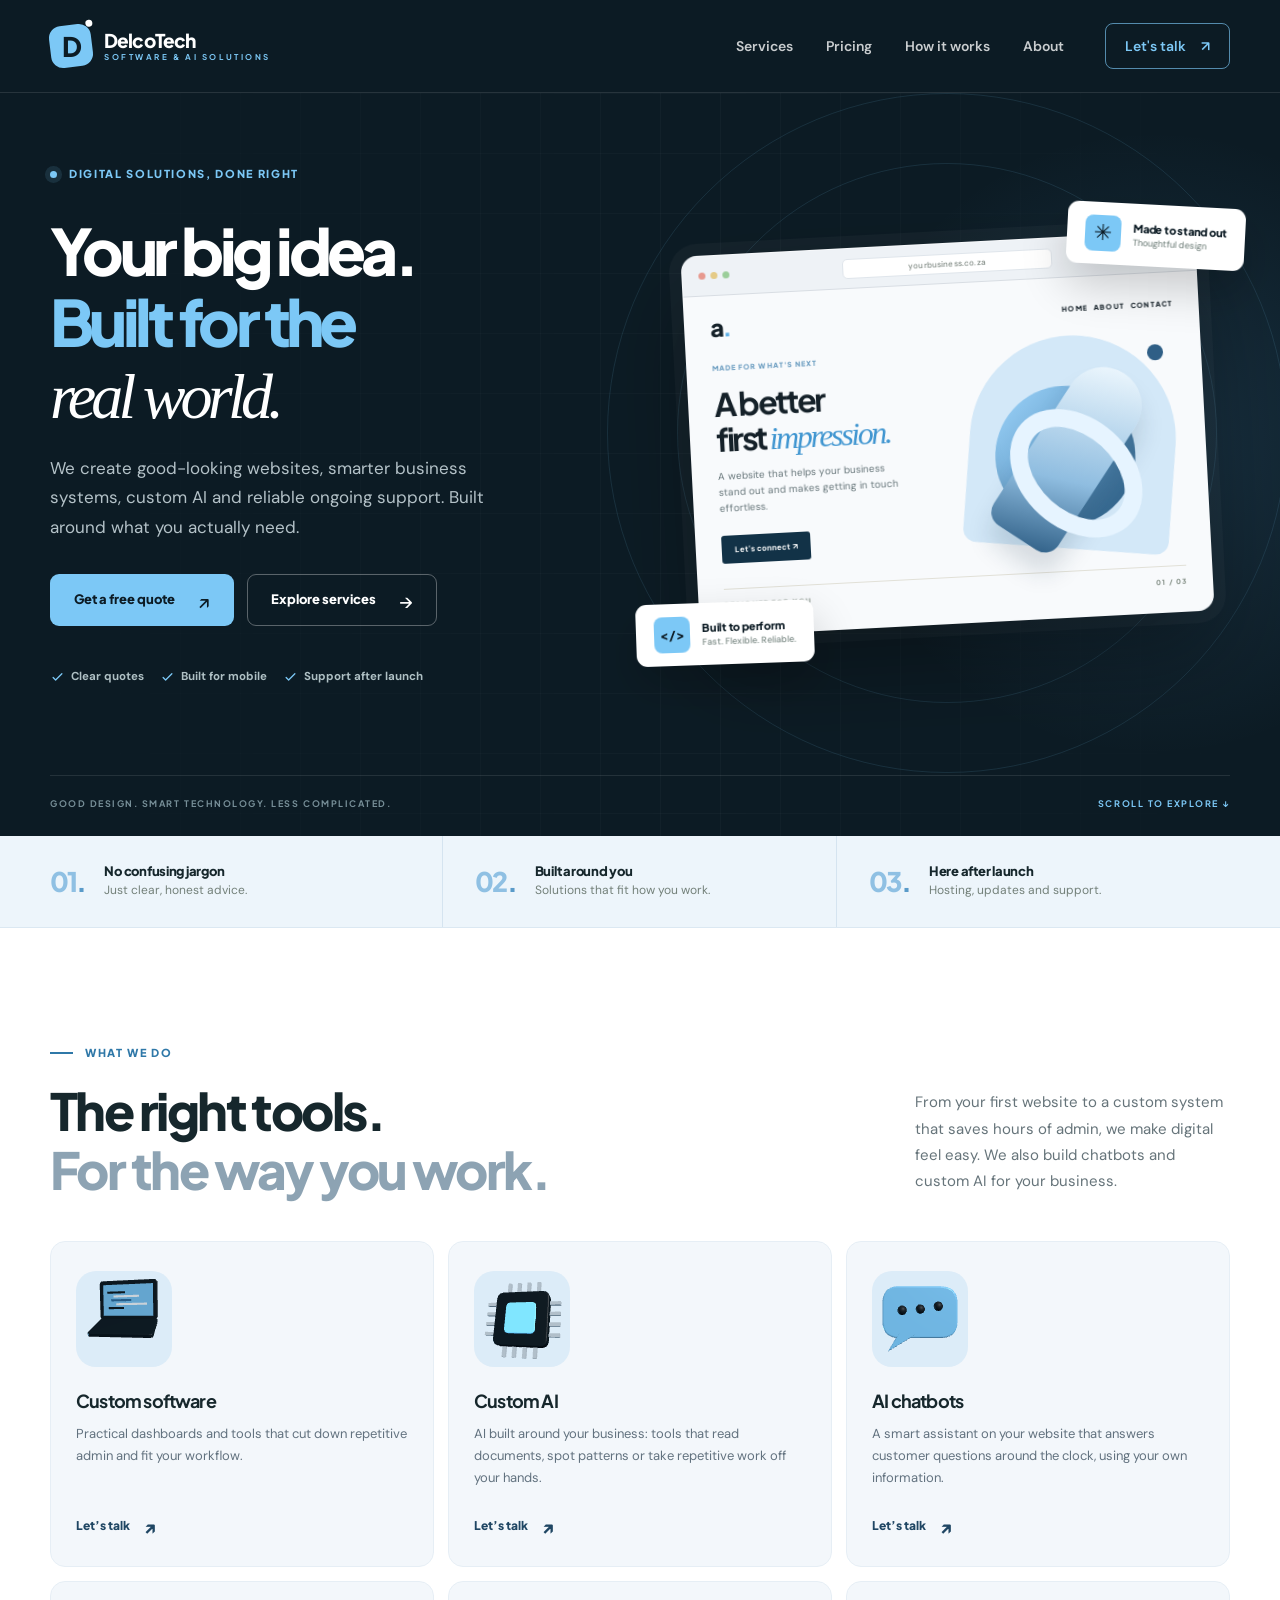
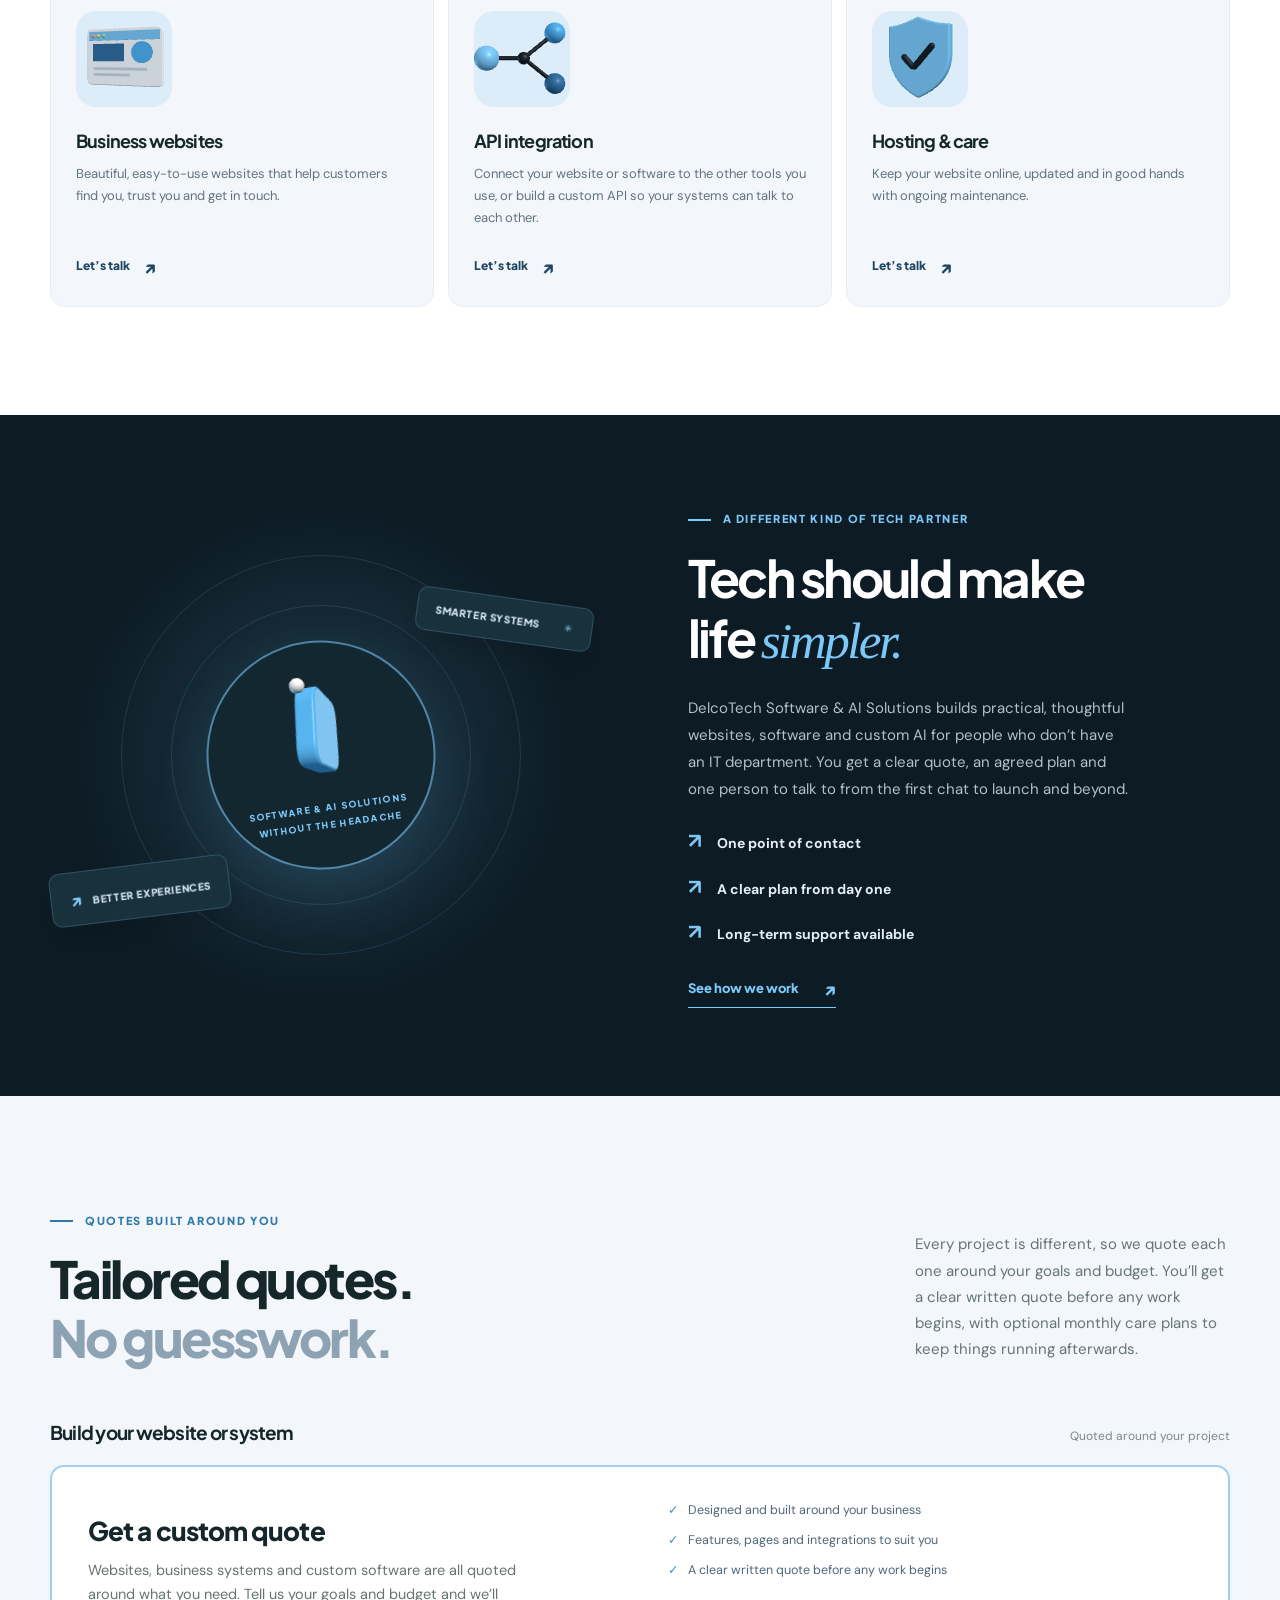
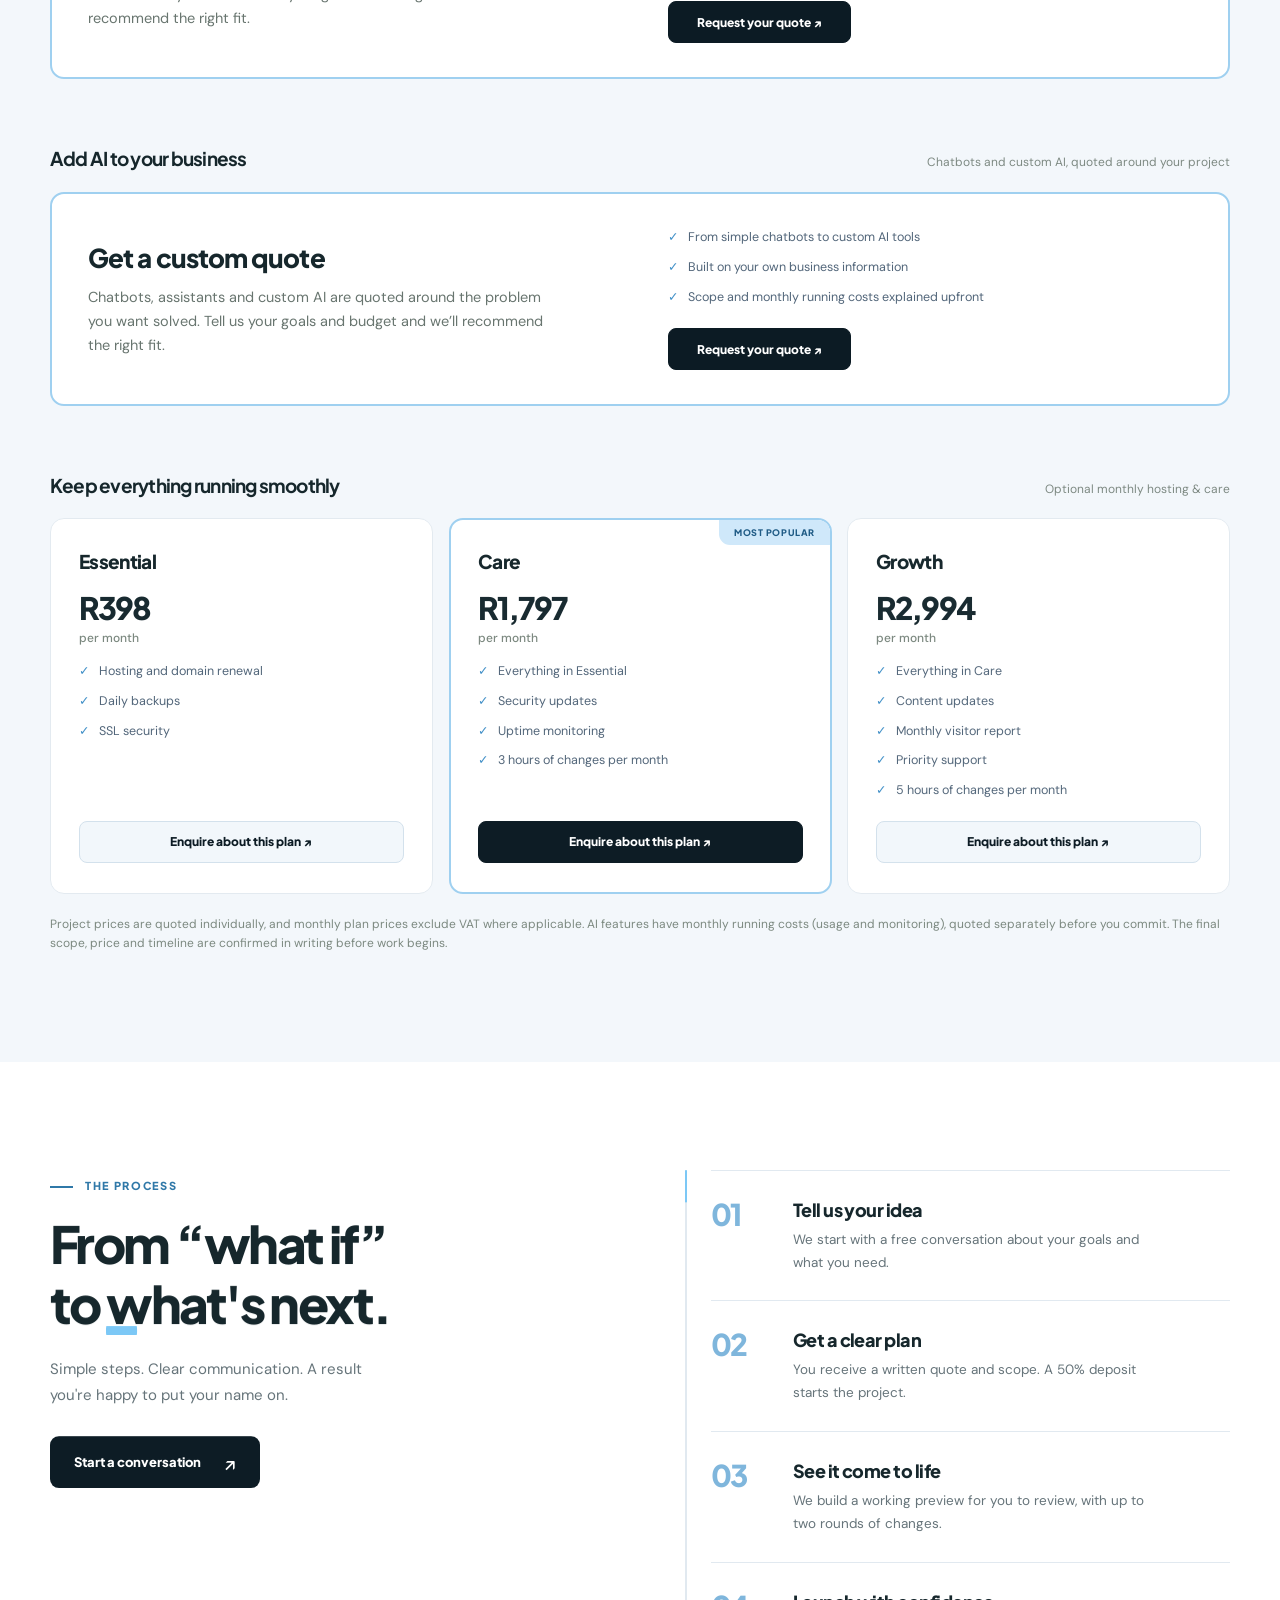
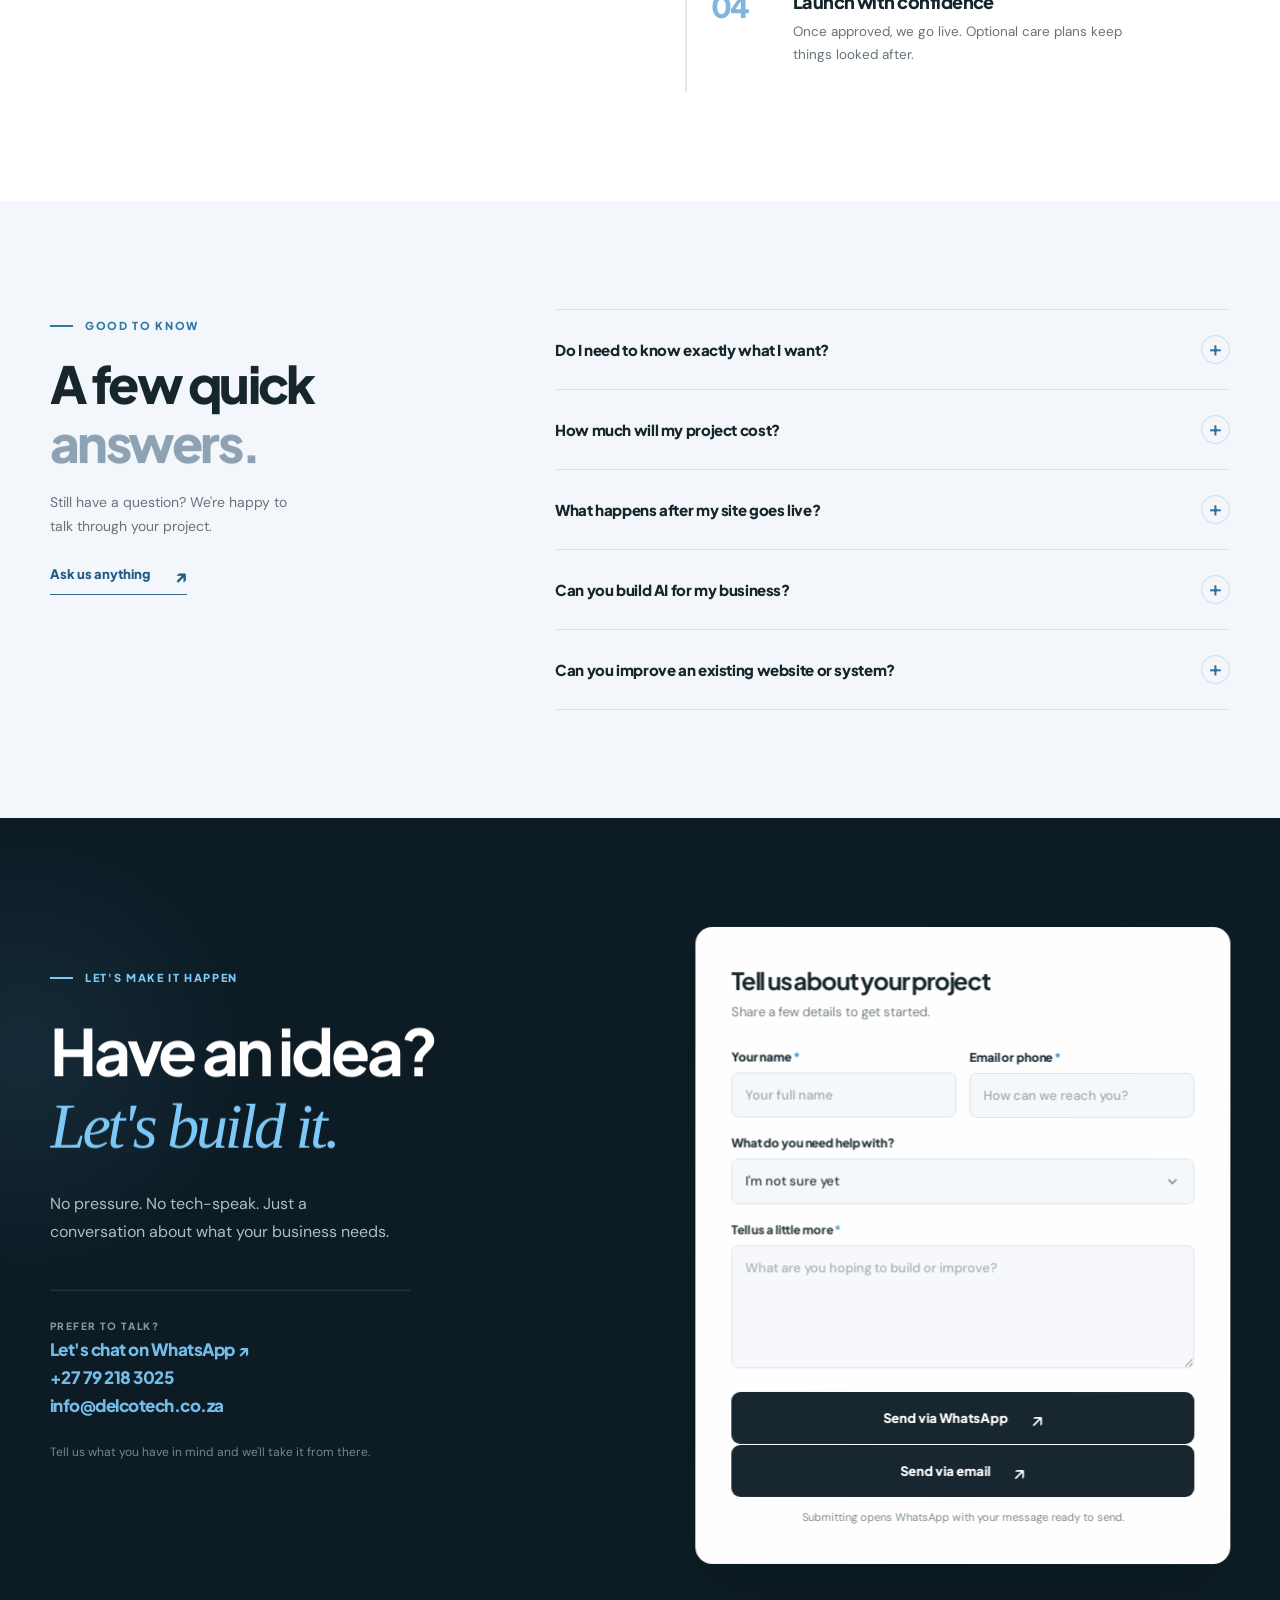
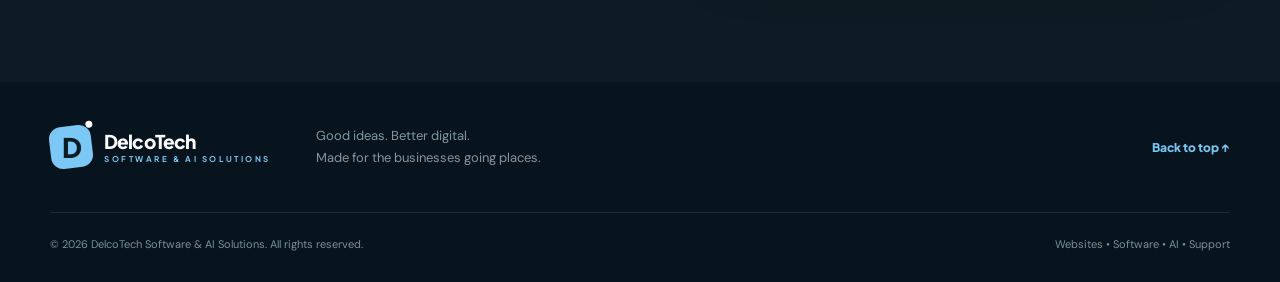
==== commit f6c19f54: "Add Send via email button to enquiry form The new button opens the email app with the enquiry, even " ====
--- a/index.html
+++ b/index.html
@@ -184,7 +184,7 @@
             <div class="field"><label for="project-type">What do you need help with?</label><select id="project-type" name="project"><option value="Not sure yet">I'm not sure yet</option><option value="Business website">Business website</option><option value="API integration">API integration</option><option value="Custom software">Custom software</option><option value="Hosting and maintenance">Hosting & maintenance</option><option value="AI chatbot or custom AI">AI chatbot or custom AI</option><option value="Something else">Something else</option></select></div>
             <div class="field"><label for="project-details">Tell us a little more <span>*</span></label><textarea id="project-details" name="message" rows="5" placeholder="What are you hoping to build or improve?" required maxlength="3000"></textarea></div>
             <button class="button button-dark form-submit" id="submit-enquiry" type="submit">Send enquiry <span aria-hidden="true">↗</span></button>
-            <button class="button button-dark form-submit" id="send-email" type="button" hidden>Send via Email <span aria-hidden="true">↗</span></button>
+            <button class="button button-dark form-submit" id="send-email" type="button" hidden>Send via email <span aria-hidden="true">↗</span></button>
             <p class="form-help" id="form-help">Your enquiry will open in WhatsApp or your email app, ready for you to send.</p>
             <p id="form-status" class="form-status" role="status" aria-live="polite" hidden></p>
             <div class="copy-fallback" id="copy-fallback" hidden><label for="copy-message">Your enquiry is ready to copy:</label><textarea id="copy-message" readonly rows="5"></textarea><button type="button" class="button button-light" id="copy-button">Copy message</button></div>
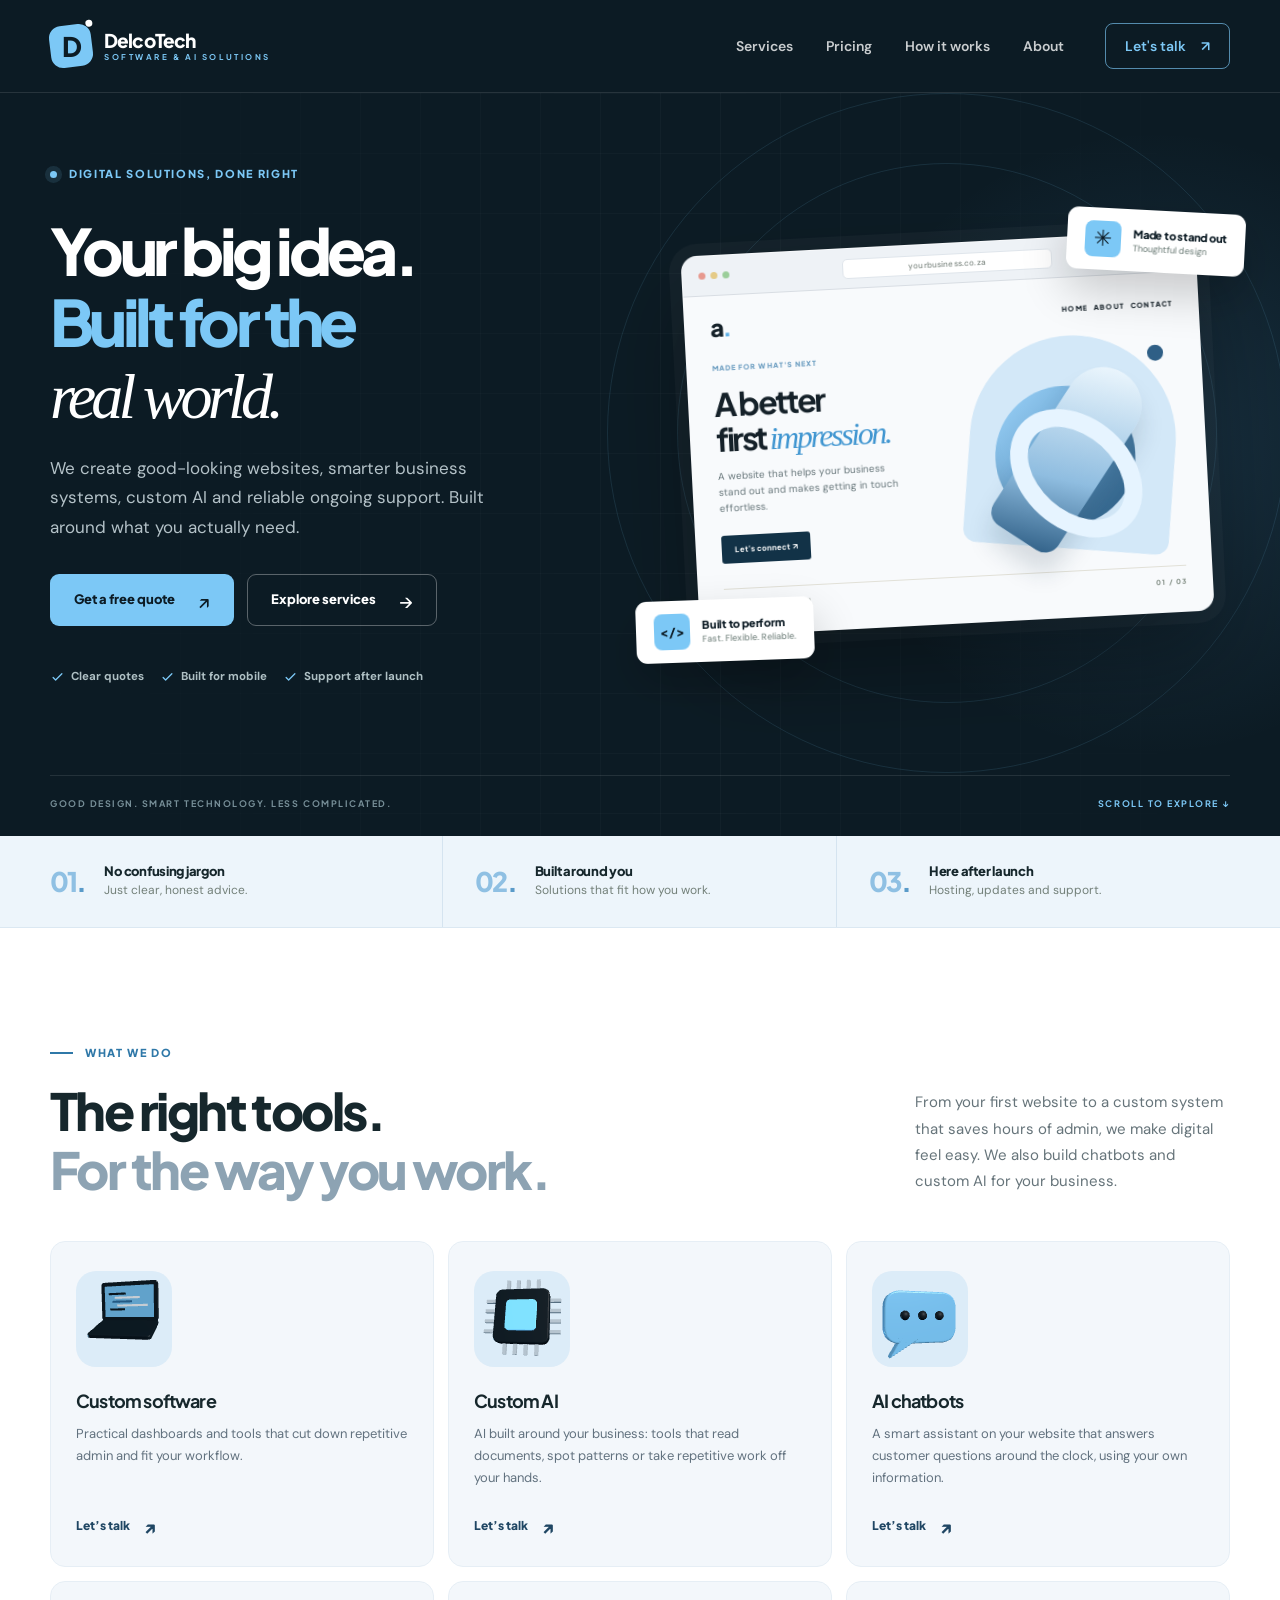
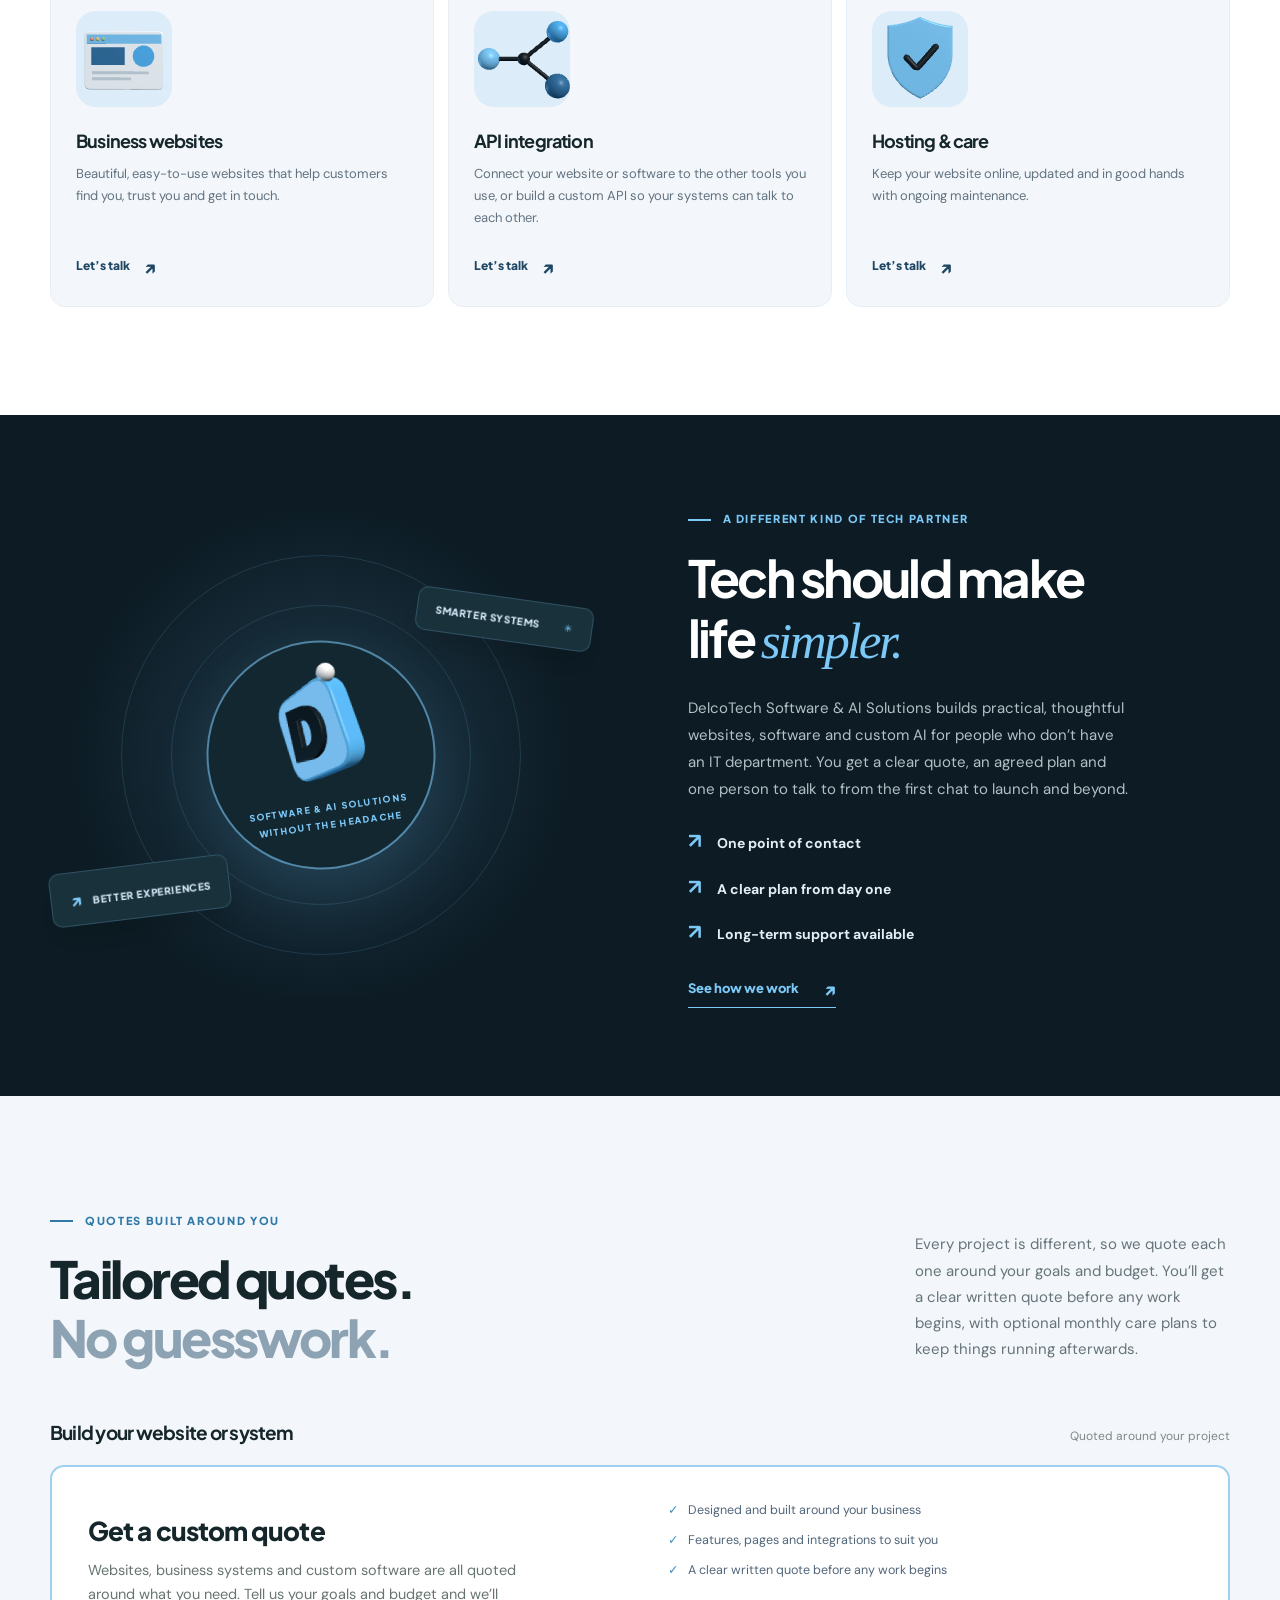
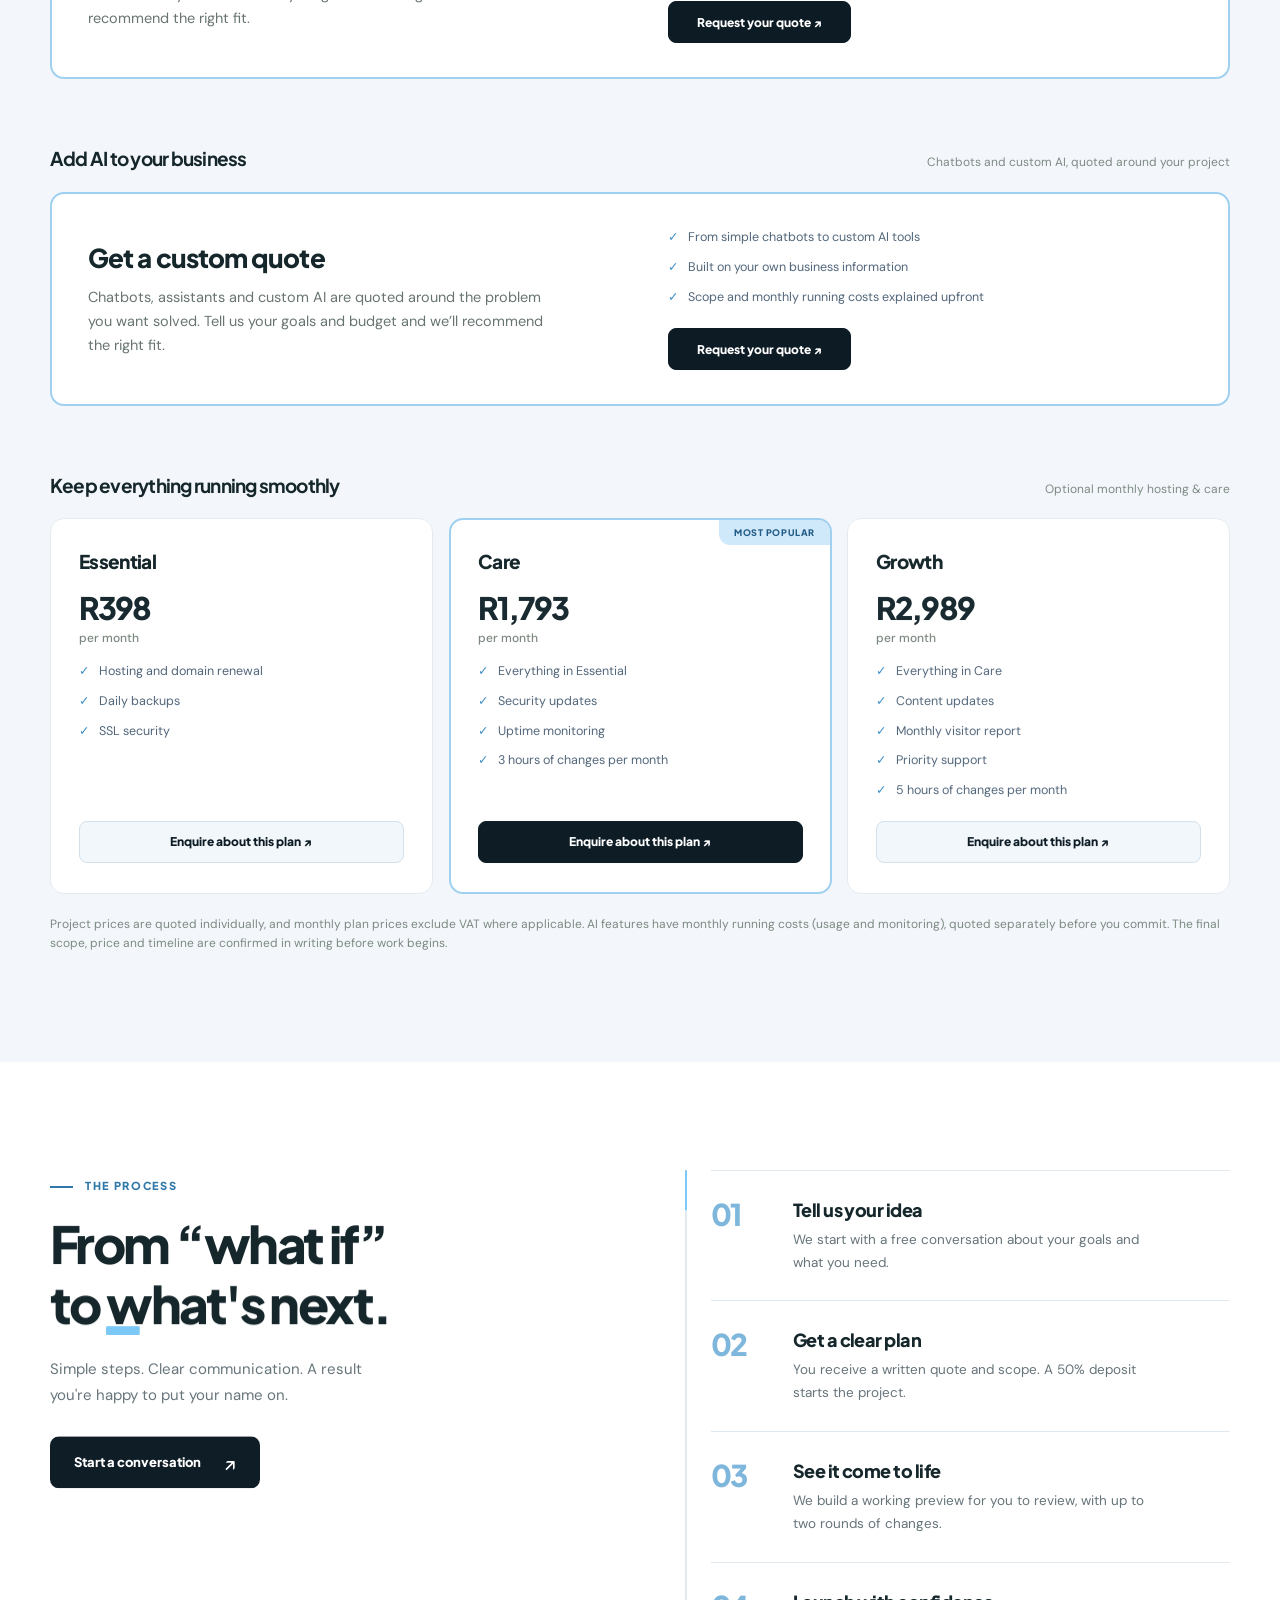
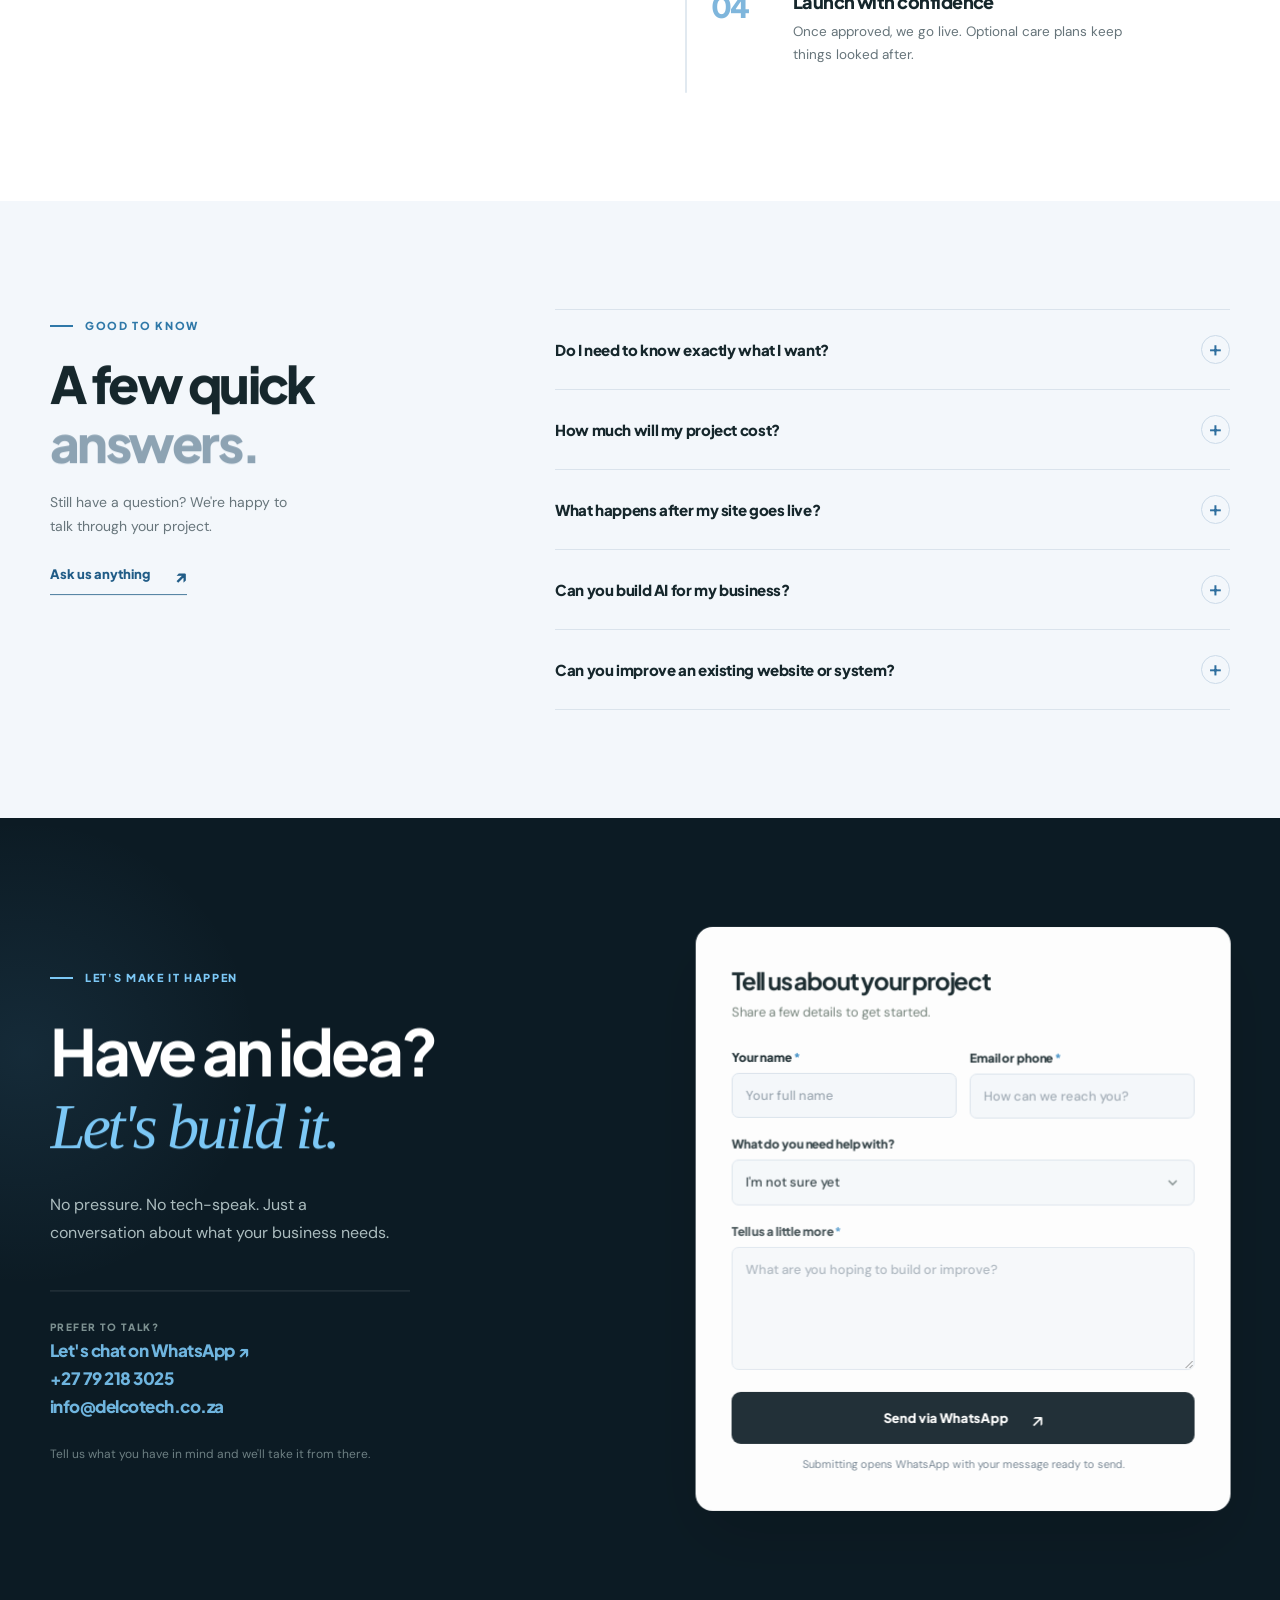
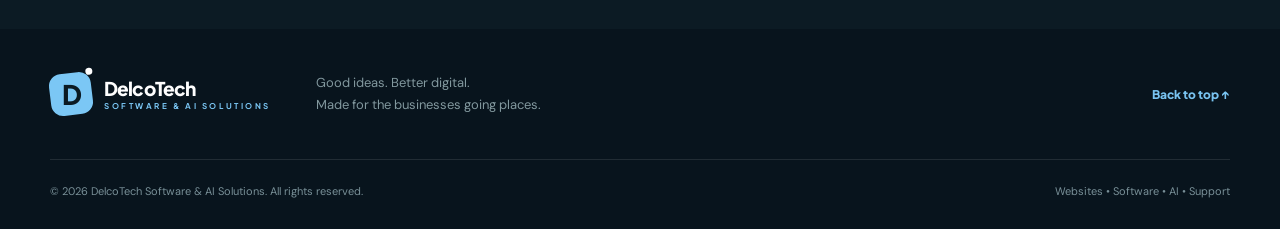
==== commit 711a6e48: "capatilize" ====
--- a/index.html
+++ b/index.html
@@ -184,7 +184,6 @@
             <div class="field"><label for="project-type">What do you need help with?</label><select id="project-type" name="project"><option value="Not sure yet">I'm not sure yet</option><option value="Business website">Business website</option><option value="API integration">API integration</option><option value="Custom software">Custom software</option><option value="Hosting and maintenance">Hosting & maintenance</option><option value="AI chatbot or custom AI">AI chatbot or custom AI</option><option value="Something else">Something else</option></select></div>
             <div class="field"><label for="project-details">Tell us a little more <span>*</span></label><textarea id="project-details" name="message" rows="5" placeholder="What are you hoping to build or improve?" required maxlength="3000"></textarea></div>
             <button class="button button-dark form-submit" id="submit-enquiry" type="submit">Send enquiry <span aria-hidden="true">↗</span></button>
-            <button class="button button-dark form-submit" id="send-email" type="button" hidden>Send via email <span aria-hidden="true">↗</span></button>
             <p class="form-help" id="form-help">Your enquiry will open in WhatsApp or your email app, ready for you to send.</p>
             <p id="form-status" class="form-status" role="status" aria-live="polite" hidden></p>
             <div class="copy-fallback" id="copy-fallback" hidden><label for="copy-message">Your enquiry is ready to copy:</label><textarea id="copy-message" readonly rows="5"></textarea><button type="button" class="button button-light" id="copy-button">Copy message</button></div>
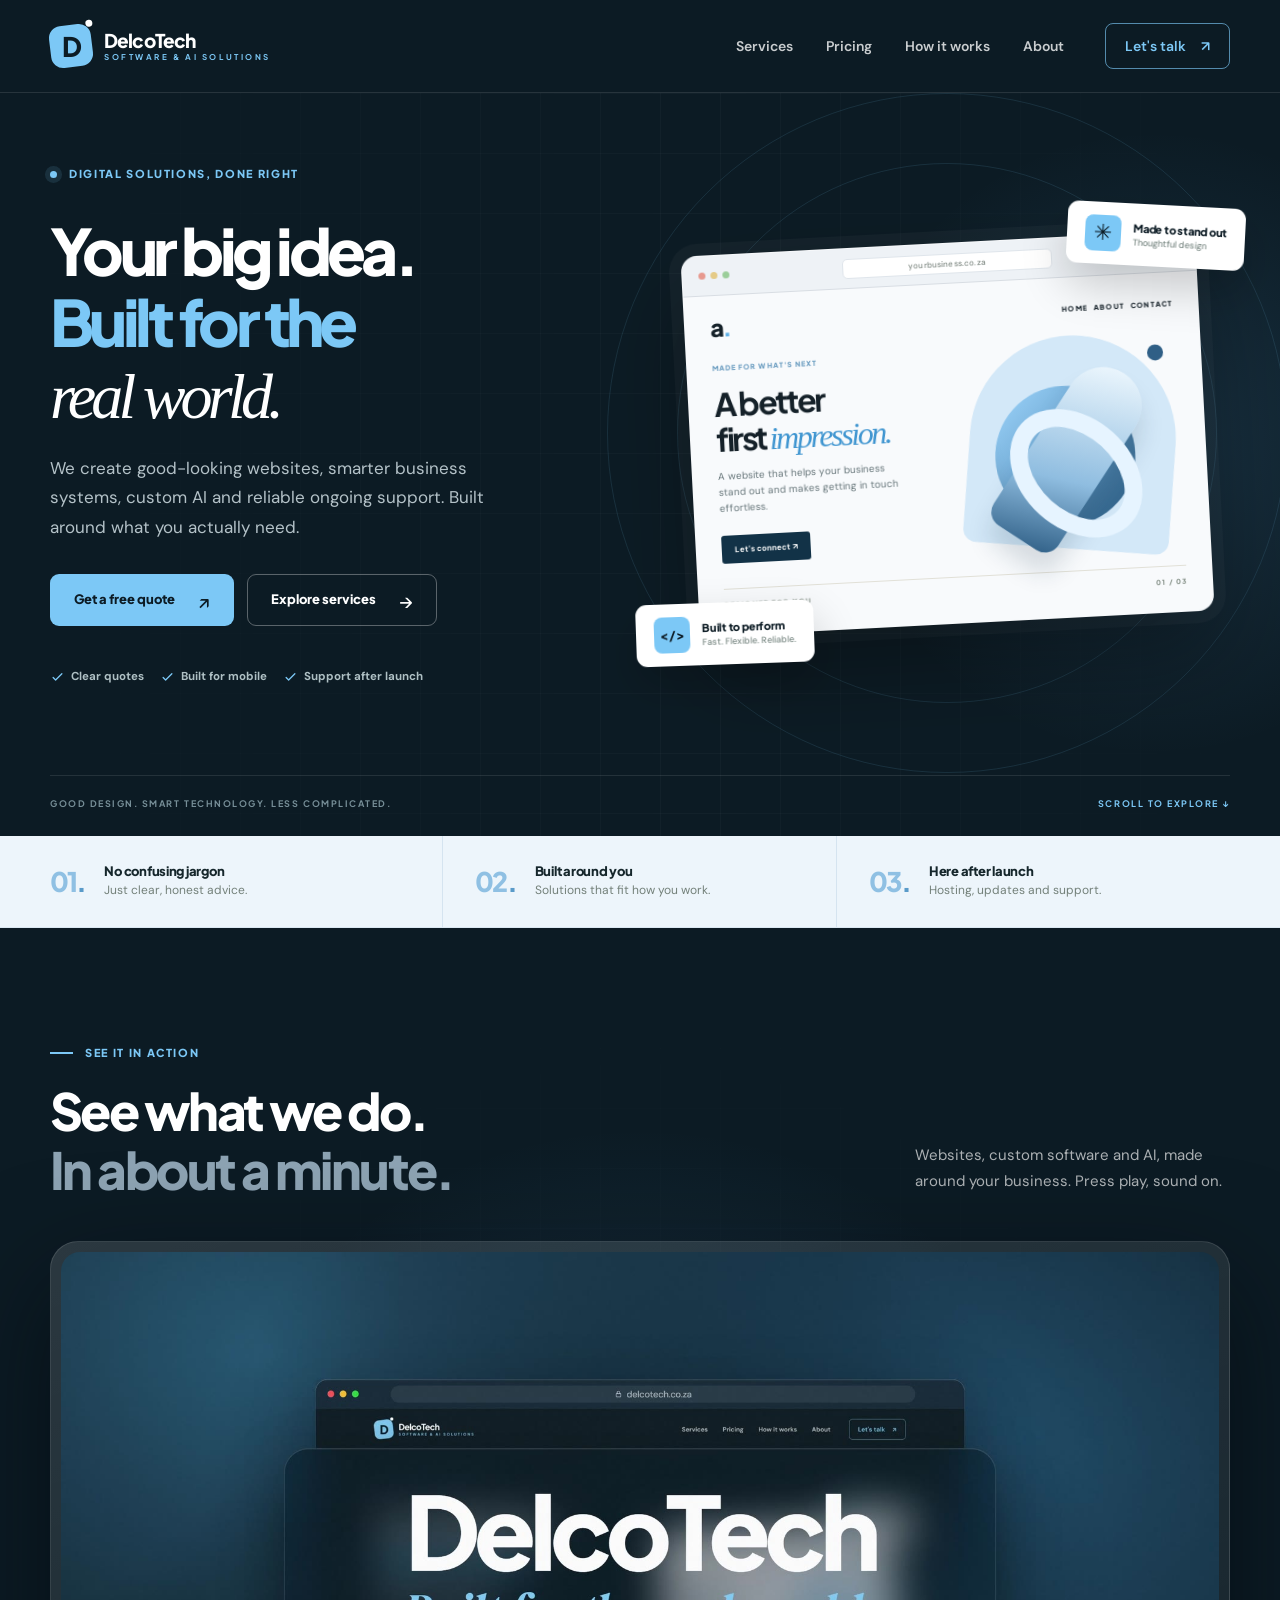
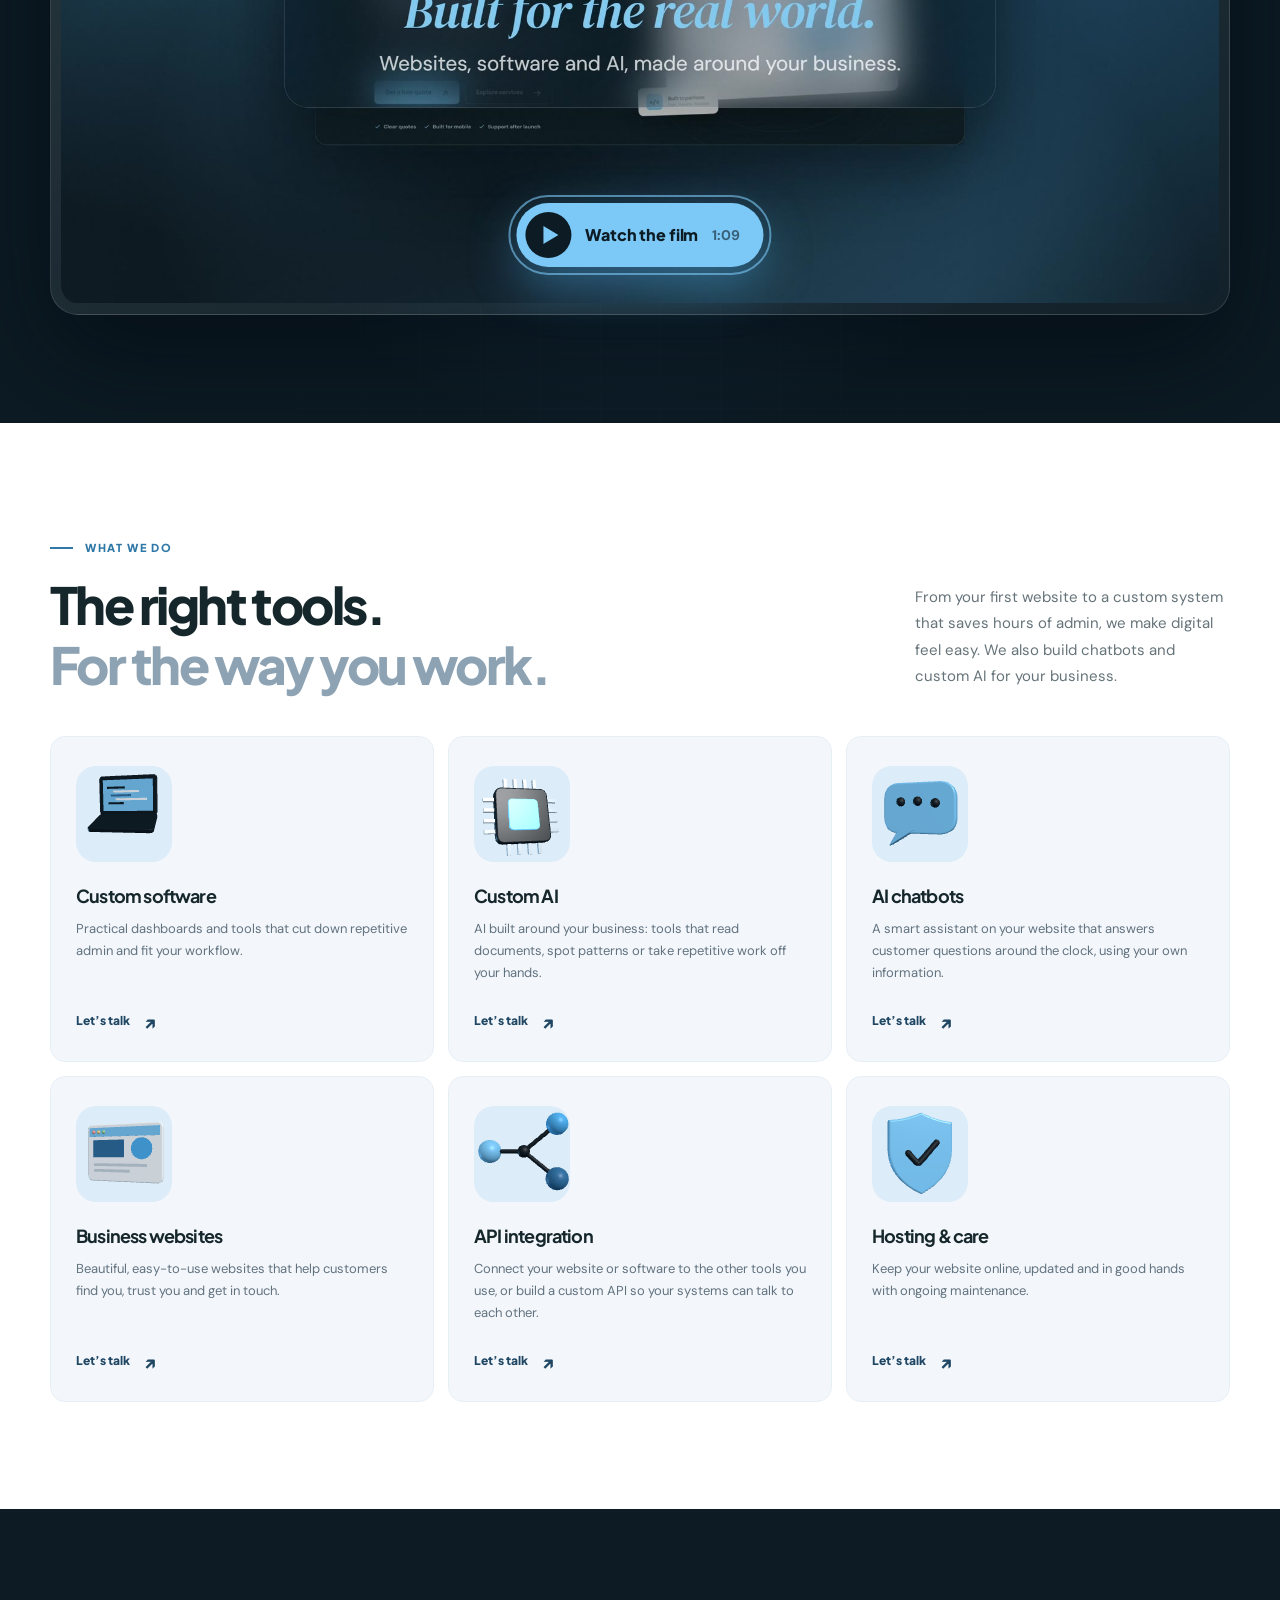
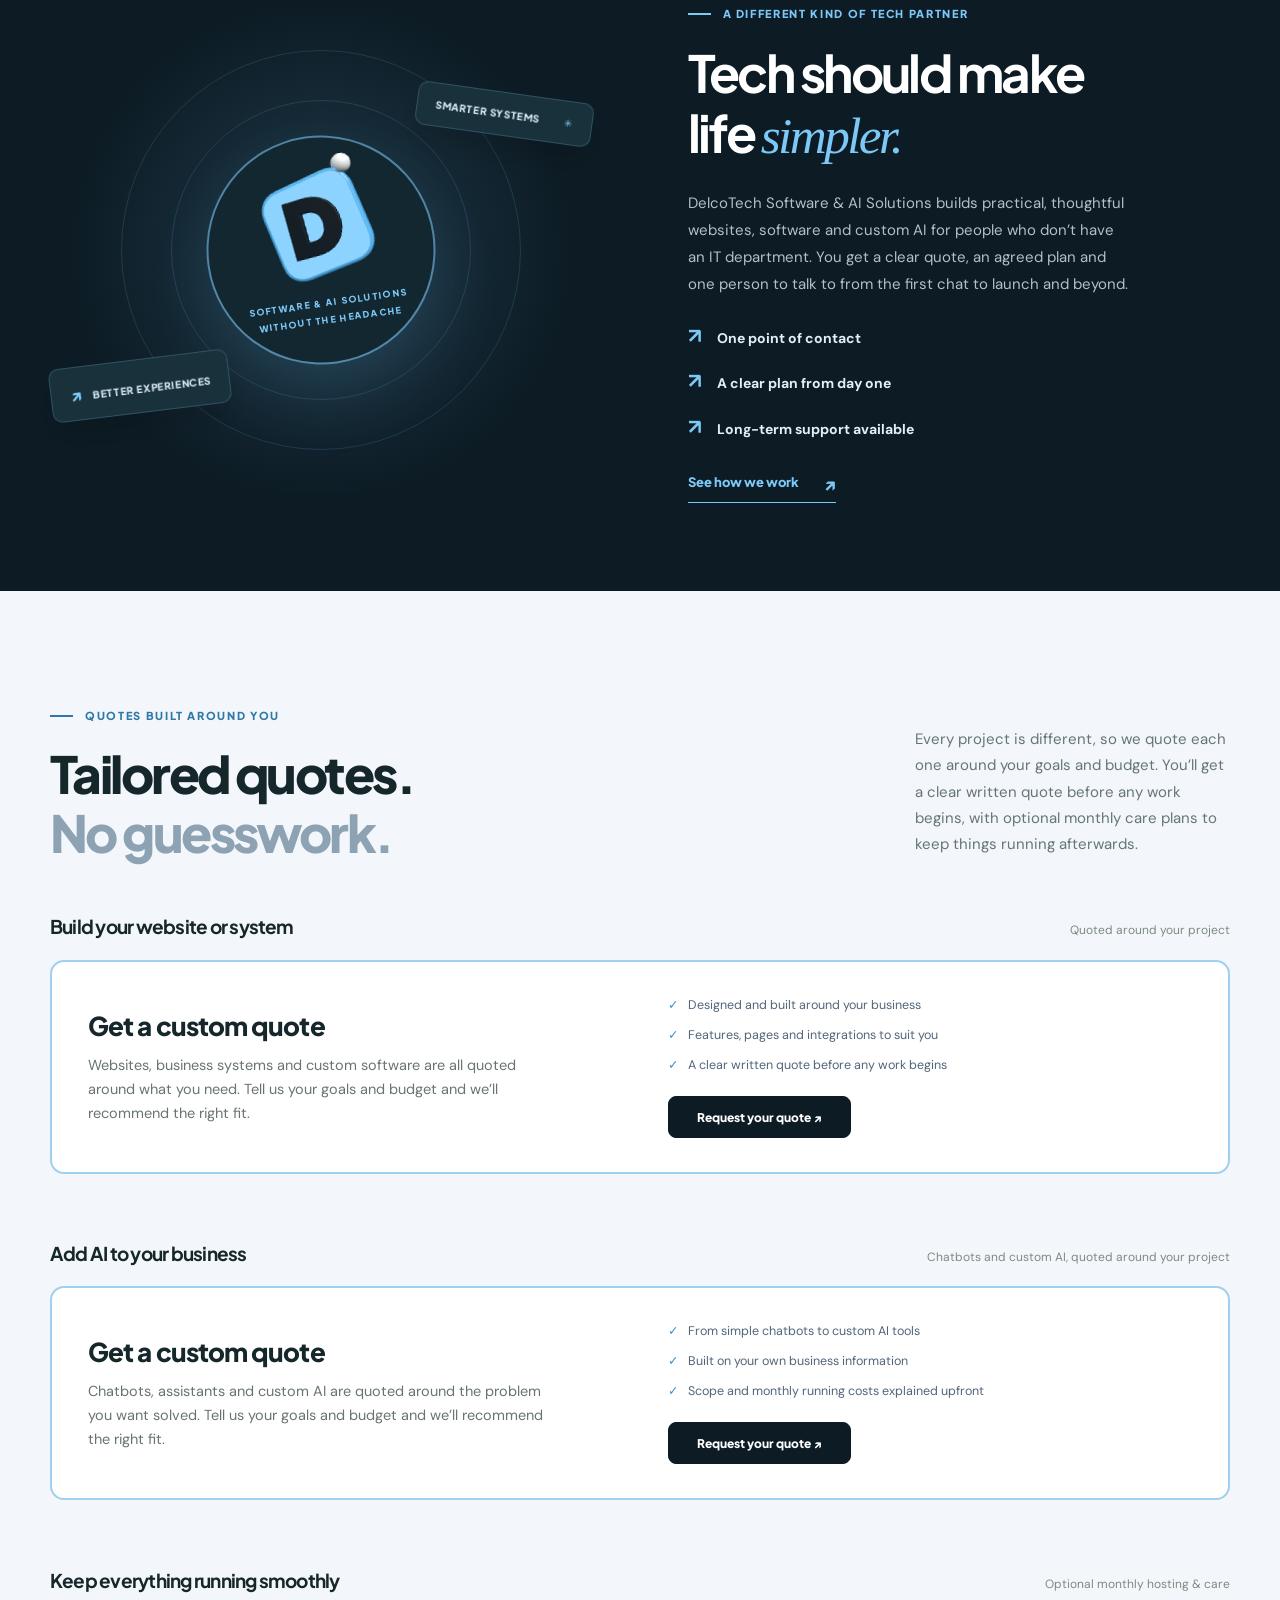
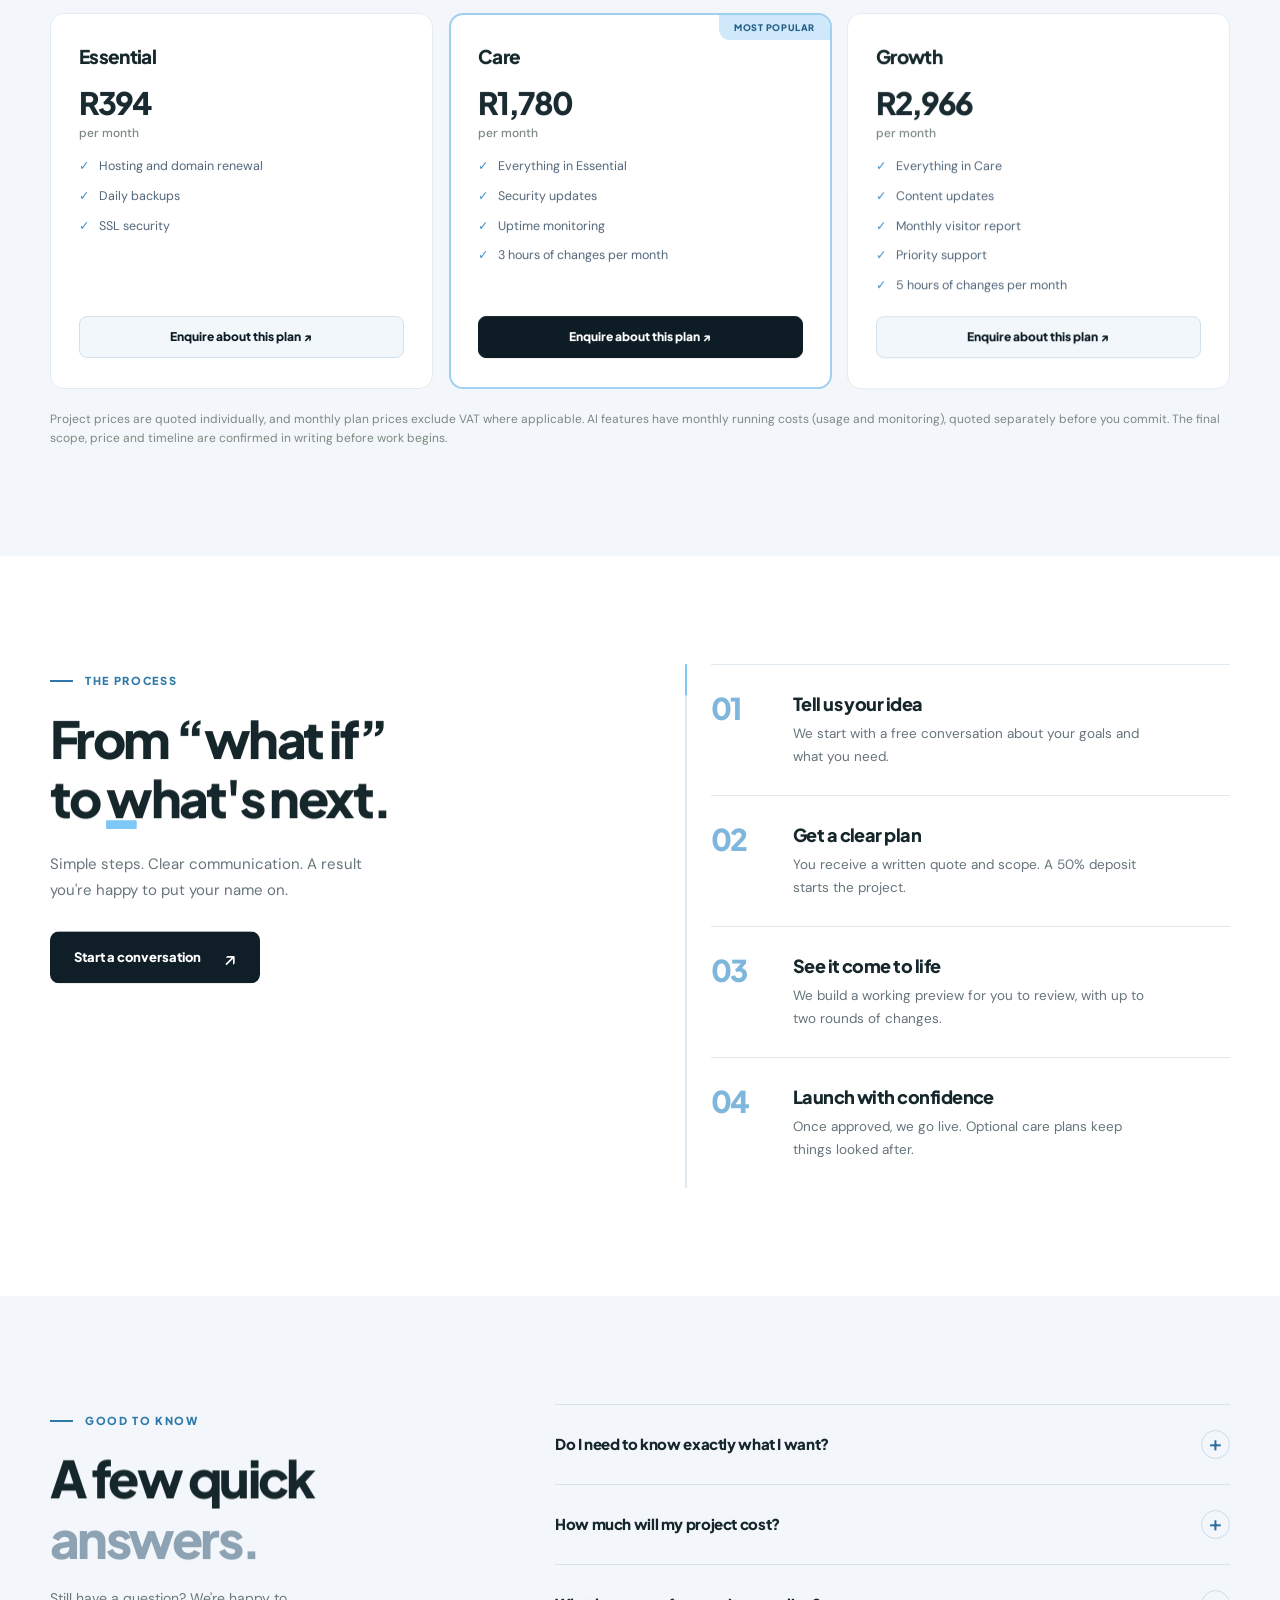
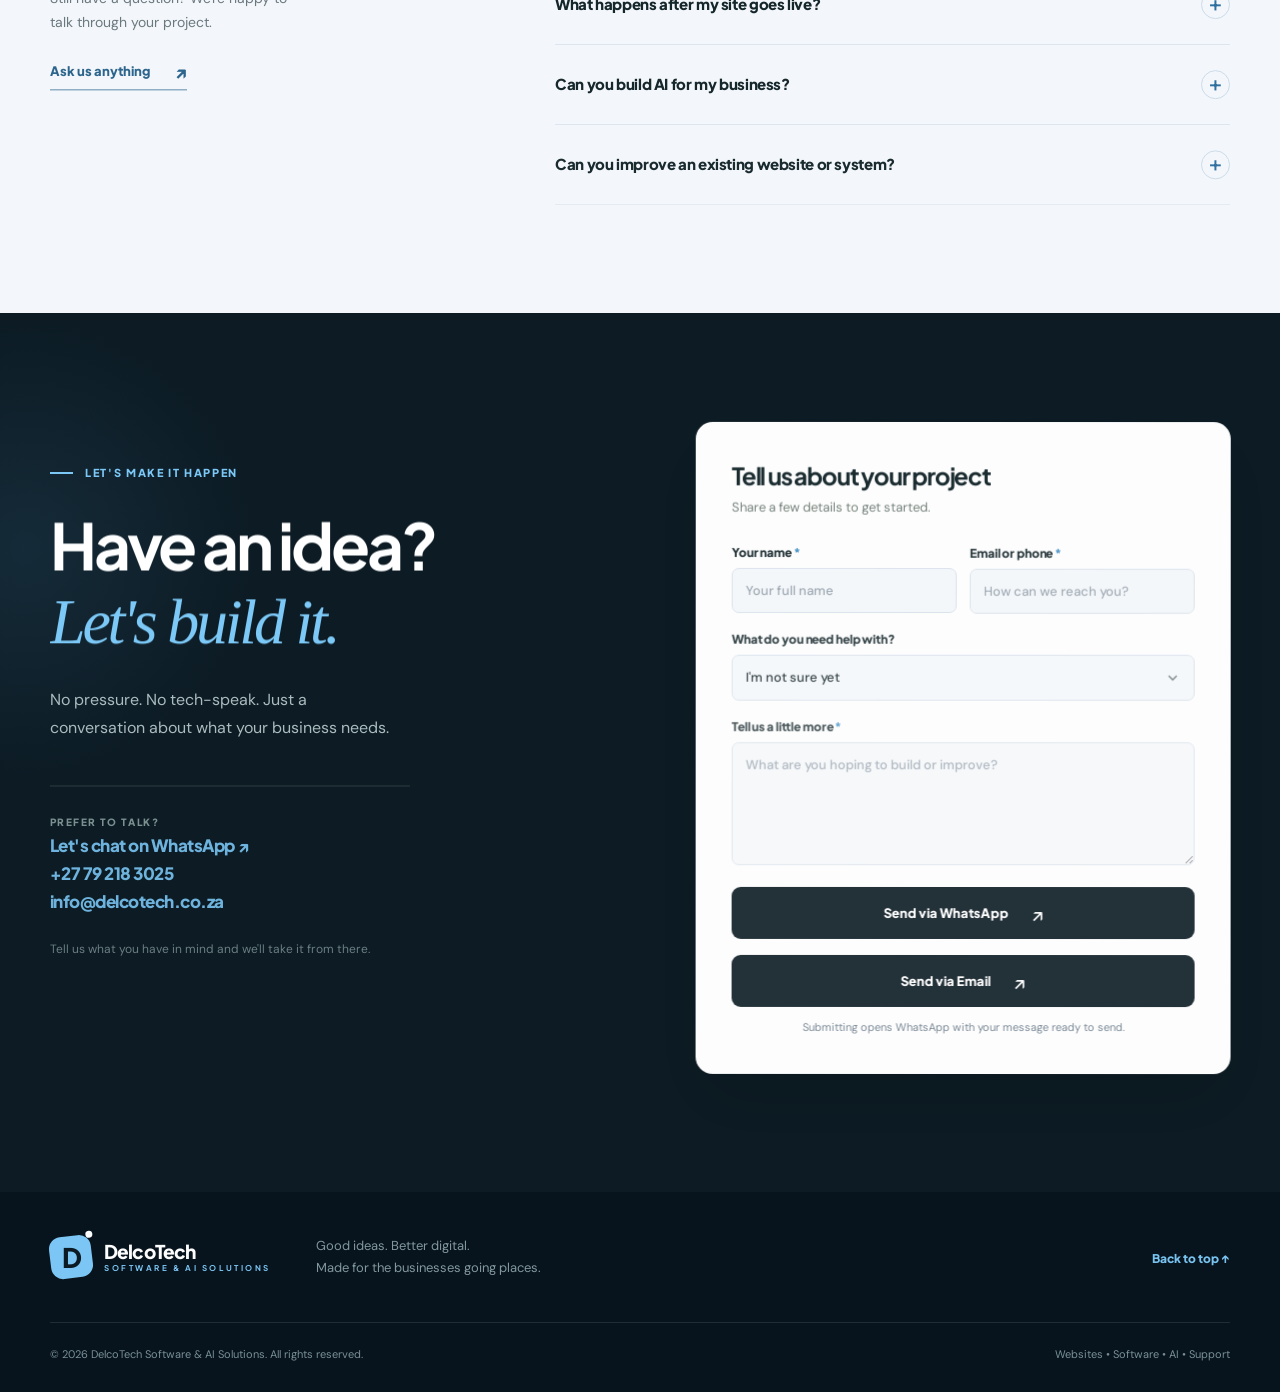
==== commit 91b32ae5: "Add the DelcoTech film to the homepage New "See it in action" section after the value strip that pla" ====
--- a/index.html
+++ b/index.html
@@ -31,6 +31,9 @@
   <script src="motion.js" defer></script>
   <script type="module" src="tools3d.js"></script>
   <script type="module" src="feature3d.js"></script>
+  <script type="application/ld+json">
+    {"@context":"https://schema.org","@type":"VideoObject","name":"DelcoTech Software & AI Solutions","description":"Websites, custom software and AI, made around your business. A one-minute film from DelcoTech.","thumbnailUrl":["https://delcotech.co.za/assets/video/delcotech-ad-poster.jpg"],"uploadDate":"2026-11-04T21:30:00+02:00","duration":"PT1M9S","contentUrl":"https://delcotech.co.za/assets/video/delcotech-ad-web.mp4","embedUrl":"https://delcotech.co.za/#showreel"}
+  </script>
 </head>
 <body>
   <a class="skip-link" href="#main">Skip to content</a>
@@ -115,6 +118,26 @@
       </div>
     </div>
 
+    <section class="section showreel-section dark-section" id="showreel" aria-labelledby="showreel-title">
+      <div class="showreel-glow" aria-hidden="true"></div>
+      <div class="container">
+        <div class="section-header">
+          <div><div class="eyebrow eyebrow-light"><span class="dash"></span> SEE IT IN ACTION</div><h2 id="showreel-title">See what we do.<br><span class="text-soft">In about a minute.</span></h2></div>
+          <p class="section-intro">Websites, custom software and AI, made around your business. Press play, sound on.</p>
+        </div>
+        <div class="showreel-frame">
+          <video id="showreel-video" class="showreel-video" controls playsinline preload="none" width="1920" height="1080"
+            poster="assets/video/delcotech-ad-poster.jpg"
+            data-phone-src="assets/video/delcotech-ad-vertical-web.mp4"
+            data-phone-poster="assets/video/delcotech-ad-vertical-poster.jpg">
+            <source src="assets/video/delcotech-ad-web.mp4" type="video/mp4">
+            Your browser can't play this video. <a href="assets/video/delcotech-ad-web.mp4">Download it instead</a>.
+          </video>
+          <button class="showreel-play" id="showreel-play" type="button" hidden><span class="showreel-play-icon" aria-hidden="true"></span>Watch the film <small>1:09</small></button>
+        </div>
+      </div>
+    </section>
+
     <section class="section services-section" id="services" aria-labelledby="services-title">
       <div class="container">
         <div class="section-header">
@@ -184,6 +207,7 @@
             <div class="field"><label for="project-type">What do you need help with?</label><select id="project-type" name="project"><option value="Not sure yet">I'm not sure yet</option><option value="Business website">Business website</option><option value="API integration">API integration</option><option value="Custom software">Custom software</option><option value="Hosting and maintenance">Hosting & maintenance</option><option value="AI chatbot or custom AI">AI chatbot or custom AI</option><option value="Something else">Something else</option></select></div>
             <div class="field"><label for="project-details">Tell us a little more <span>*</span></label><textarea id="project-details" name="message" rows="5" placeholder="What are you hoping to build or improve?" required maxlength="3000"></textarea></div>
             <button class="button button-dark form-submit" id="submit-enquiry" type="submit">Send enquiry <span aria-hidden="true">↗</span></button>
+            <button class="button button-dark form-submit" id="send-email" type="button" hidden>Send via Email <span aria-hidden="true">↗</span></button>
             <p class="form-help" id="form-help">Your enquiry will open in WhatsApp or your email app, ready for you to send.</p>
             <p id="form-status" class="form-status" role="status" aria-live="polite" hidden></p>
             <div class="copy-fallback" id="copy-fallback" hidden><label for="copy-message">Your enquiry is ready to copy:</label><textarea id="copy-message" readonly rows="5"></textarea><button type="button" class="button button-light" id="copy-button">Copy message</button></div>
--- a/style.css
+++ b/style.css
@@ -824,6 +824,181 @@
   line-height: 1.75;
   font-size: 15px;
   margin: 0 0 5px;
+}
+
+/* ---------- Showreel: the DelcoTech film (16:9 on computers, 9:16 on phones) ---------- */
+.showreel-section {
+  isolation: isolate;
+}
+
+.showreel-section::before {
+  content: '';
+  position: absolute;
+  inset: 0;
+  background-image: linear-gradient(rgba(255,255,255,.027) 1px,transparent 1px),linear-gradient(90deg,rgba(255,255,255,.027) 1px,transparent 1px);
+  background-size: 60px 60px;
+  mask-image: radial-gradient(ellipse at 50% 62%,black,transparent 72%);
+  z-index: -1;
+}
+
+.showreel-glow {
+  position: absolute;
+  z-index: -1;
+  pointer-events: none;
+  width: 980px;
+  height: 980px;
+  left: 50%;
+  top: 60%;
+  translate: -50% -50%;
+  background: radial-gradient(circle,rgba(90,170,230,.2),transparent 66%);
+  animation: showreel-breathe 8s ease-in-out infinite;
+}
+
+.showreel-section .section-intro {
+  color: rgba(255,255,255,.66);
+}
+
+.showreel-frame {
+  position: relative;
+  padding: 10px;
+  border-radius: 28px;
+  background: linear-gradient(160deg,rgba(255,255,255,.13),rgba(255,255,255,.03));
+  border: 1px solid rgba(255,255,255,.12);
+  box-shadow: 0 40px 110px rgba(2,8,12,.55);
+}
+
+.showreel-video {
+  display: block;
+  width: 100%;
+  height: auto;
+  aspect-ratio: 16 / 9;
+  border-radius: 19px;
+  background: #0a1822;
+  object-fit: cover;
+}
+
+/* phone version: a tall player that still fits on screen under the sticky header */
+.showreel-frame.is-vertical {
+  width: min(100%,calc(78vh * 9 / 16 + 12px));
+  width: min(100%,calc(78svh * 9 / 16 + 12px));
+  margin: 0 auto;
+}
+
+.showreel-frame.is-vertical .showreel-video {
+  aspect-ratio: 9 / 16;
+}
+
+/* play button: a pill near the bottom of the poster, clear of the poster's text */
+.showreel-play {
+  position: absolute;
+  left: 50%;
+  bottom: 7%;
+  translate: -50% 0;
+  display: inline-flex;
+  align-items: center;
+  gap: 14px;
+  height: 64px;
+  padding: 0 24px 0 9px;
+  border: 0;
+  border-radius: 999px;
+  cursor: pointer;
+  white-space: nowrap;
+  background: var(--sky);
+  color: var(--ink);
+  font: 800 16px/1 var(--head);
+  letter-spacing: -.01em;
+  box-shadow: 0 18px 50px rgba(79,176,238,.45);
+  transition: scale .35s cubic-bezier(.16,1,.3,1),box-shadow .35s ease;
+}
+
+.showreel-play small {
+  font: 700 14px/1 var(--body);
+  opacity: .6;
+}
+
+.showreel-play-icon {
+  width: 46px;
+  height: 46px;
+  border-radius: 50%;
+  background: var(--ink);
+  display: grid;
+  place-items: center;
+}
+
+.showreel-play-icon::after {
+  content: '';
+  width: 0;
+  height: 0;
+  margin-left: 4px;
+  border-left: 15px solid var(--sky);
+  border-top: 9px solid transparent;
+  border-bottom: 9px solid transparent;
+}
+
+.showreel-play[hidden] {
+  display: none;
+}
+
+.showreel-play::before {
+  content: '';
+  position: absolute;
+  inset: -8px;
+  border-radius: 999px;
+  border: 2px solid rgba(124,200,246,.6);
+  animation: showreel-pulse 2.2s ease-out infinite;
+}
+
+.showreel-play:hover,.showreel-play:focus-visible {
+  scale: 1.05;
+  box-shadow: 0 22px 64px rgba(79,176,238,.62);
+}
+
+@keyframes showreel-pulse {
+  0% { scale: .97; opacity: .85; }
+  100% { scale: 1.14; opacity: 0; }
+}
+
+@keyframes showreel-breathe {
+  0%,100% { scale: 1; opacity: .8; }
+  50% { scale: 1.08; opacity: 1; }
+}
+
+@media(max-width:680px) {
+  .showreel-frame {
+    padding: 6px;
+    border-radius: 22px;
+  }
+
+  .showreel-video {
+    border-radius: 16px;
+  }
+
+  .showreel-play {
+    height: 54px;
+    gap: 11px;
+    padding: 0 20px 0 7px;
+    font-size: 15px;
+  }
+
+  .showreel-play small {
+    font-size: 13px;
+  }
+
+  .showreel-play-icon {
+    width: 40px;
+    height: 40px;
+  }
+
+  .showreel-glow {
+    width: 620px;
+    height: 620px;
+  }
+}
+
+@media(prefers-reduced-motion:reduce) {
+  .showreel-glow,.showreel-play::before {
+    animation: none;
+  }
 }
 
 .services-section {
@@ -1576,6 +1751,14 @@
   margin-top: 1px;
 }
 
+.form-submit:hover {
+  transform: none;
+}
+
+.form-submit + .form-submit {
+  margin-top: 16px;
+}
+
 .form-help {
   font-size: 11px;
   color: #7b8a97;
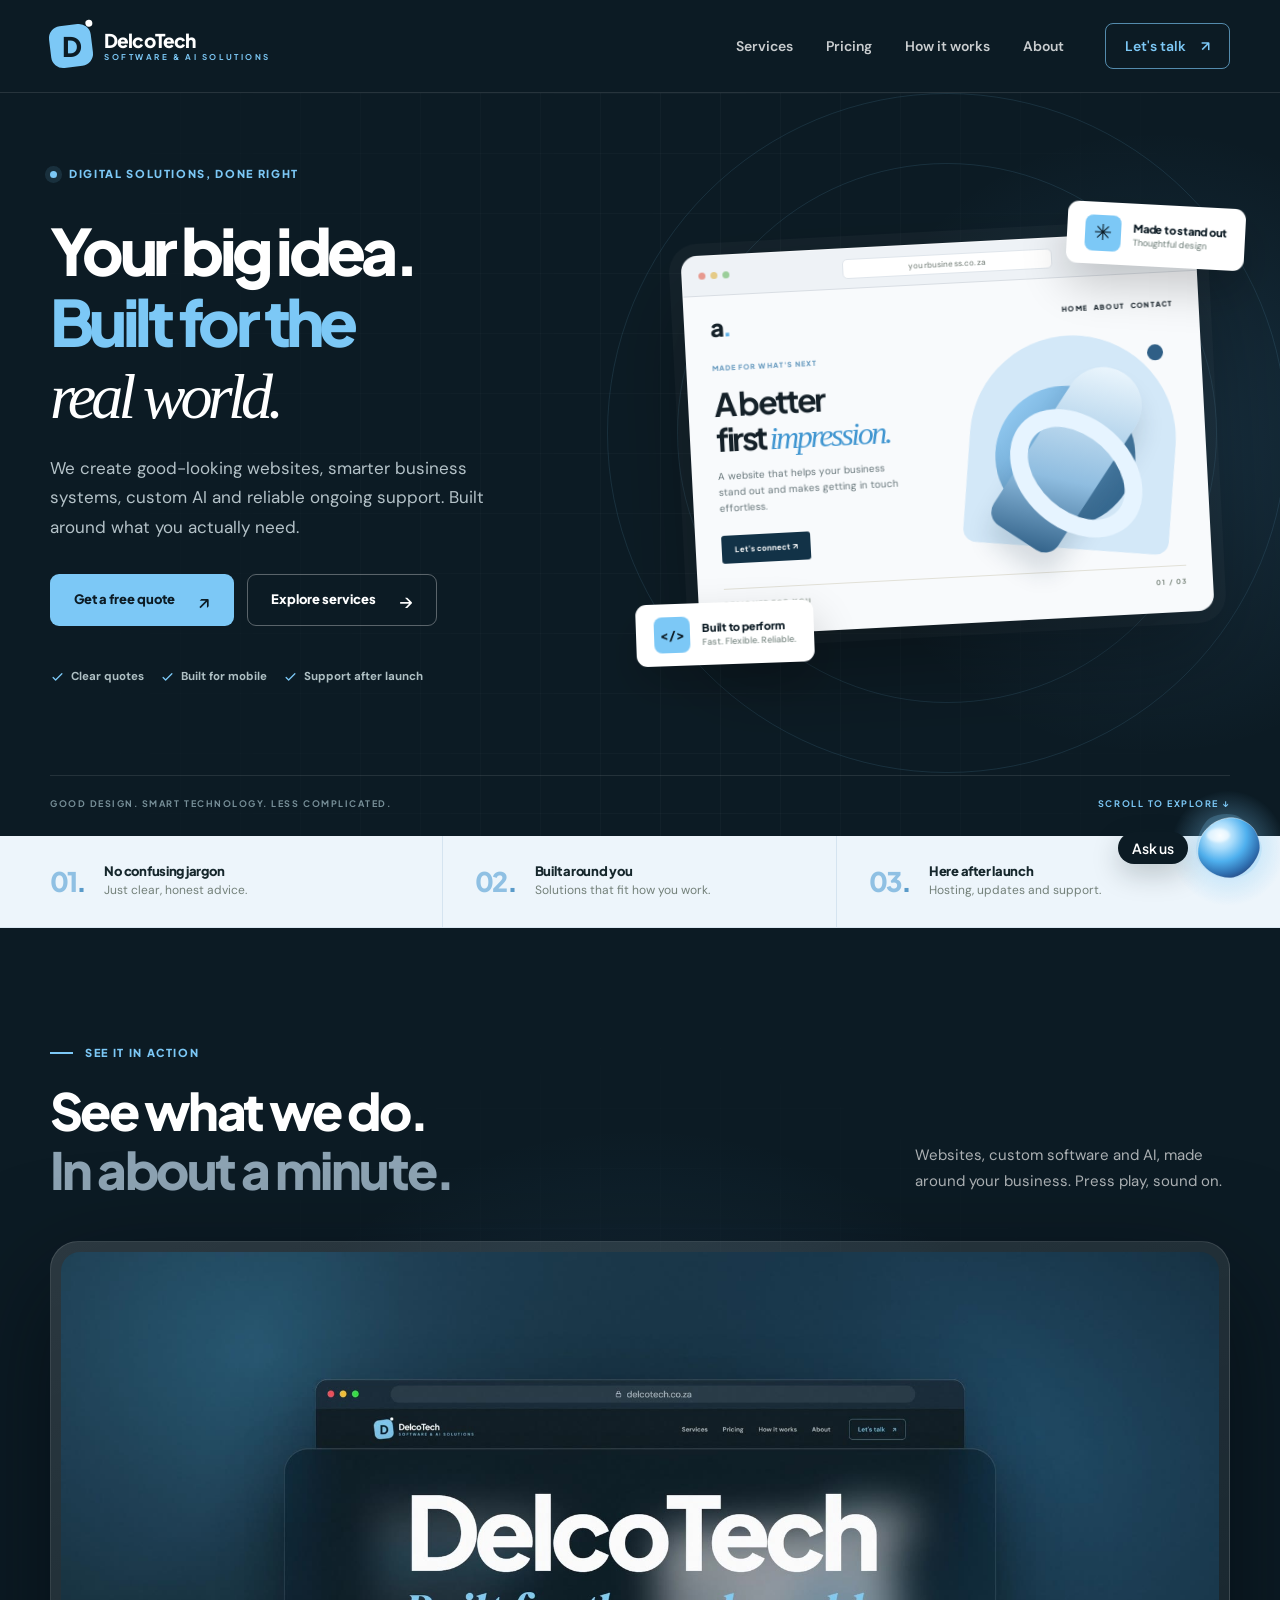
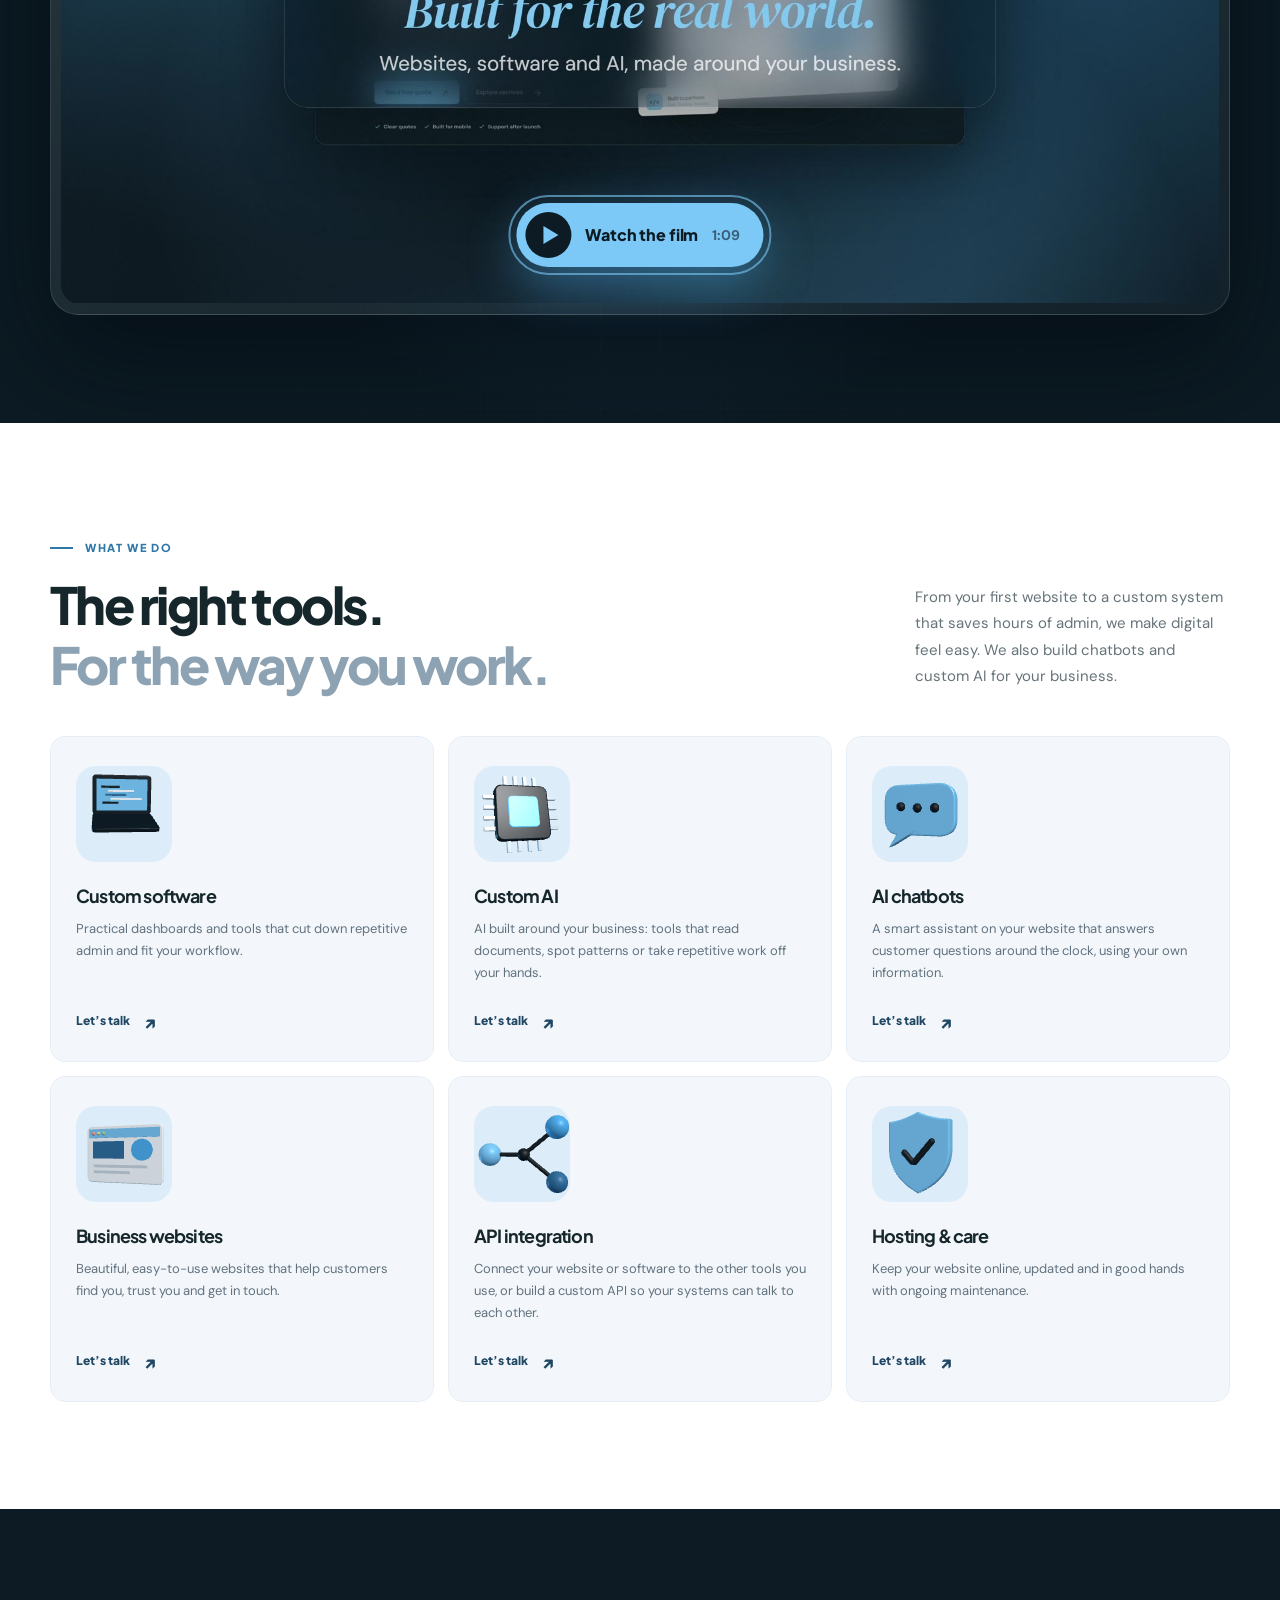
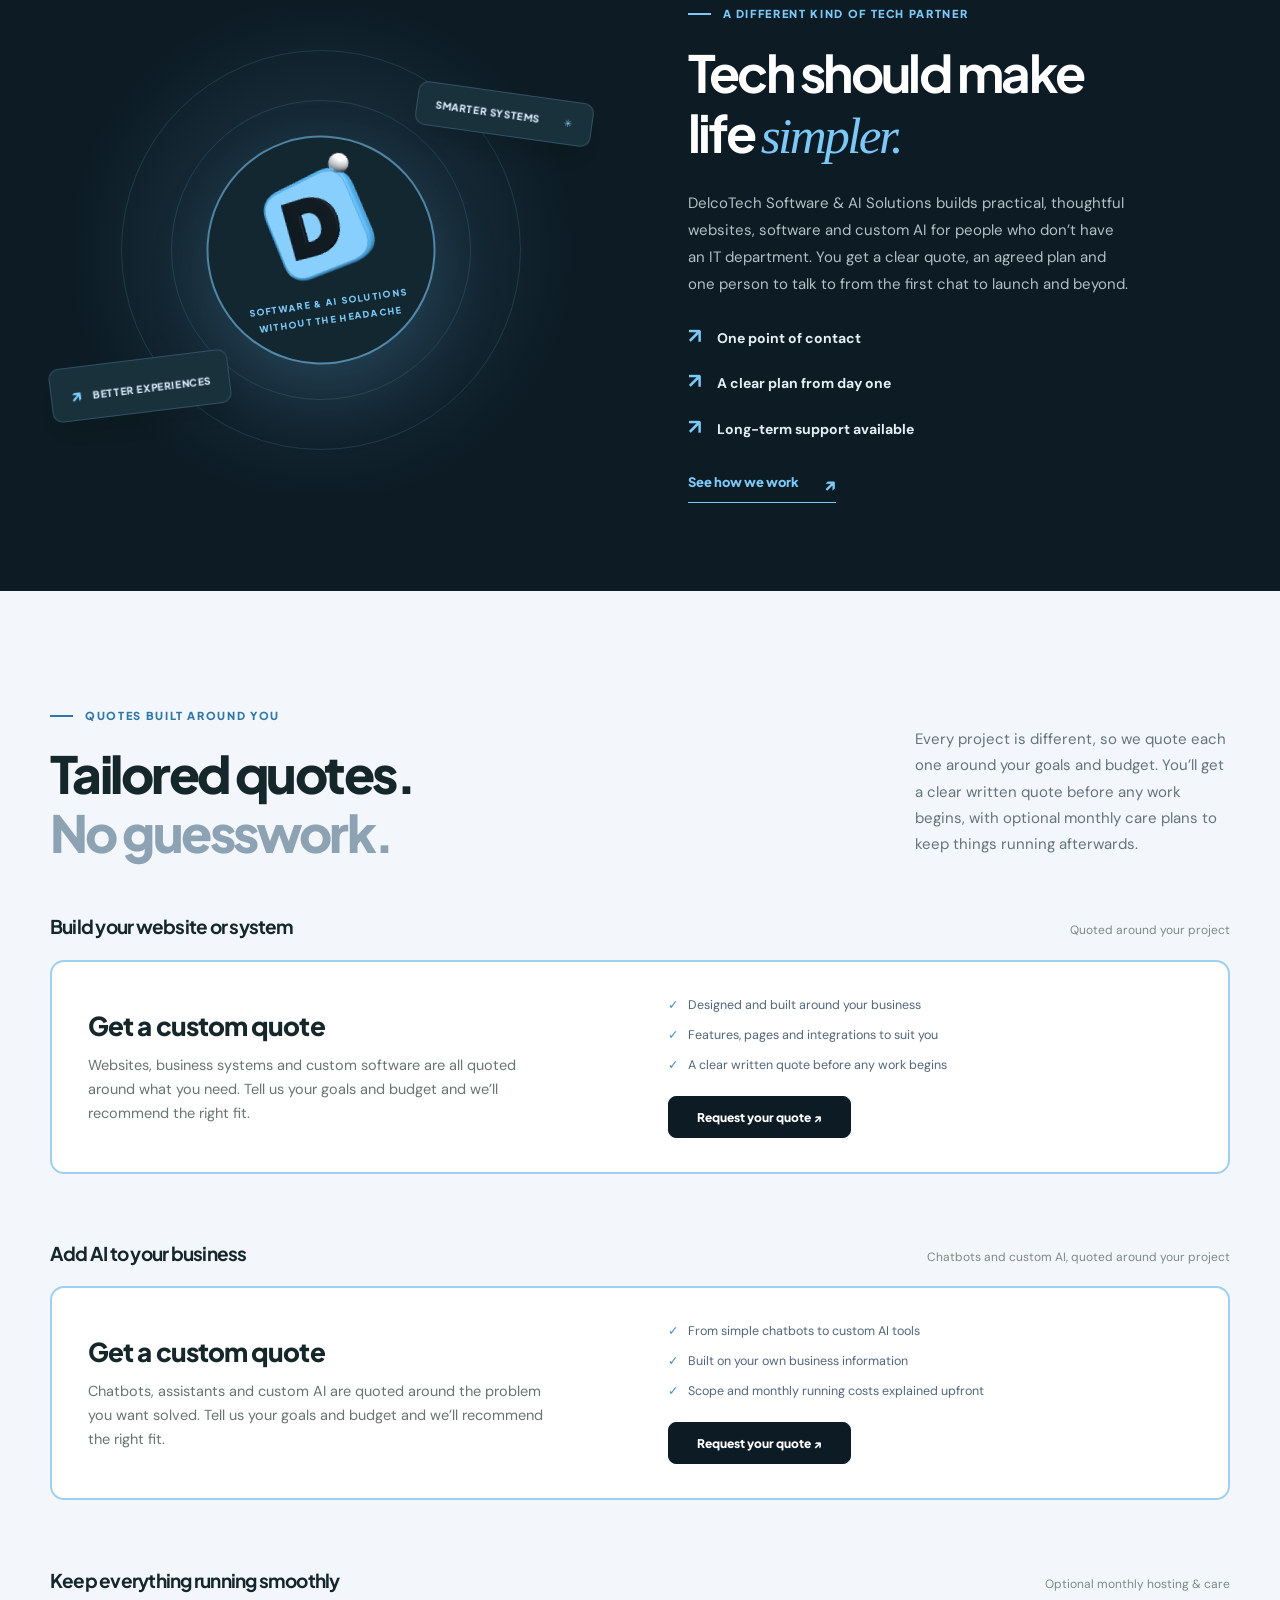
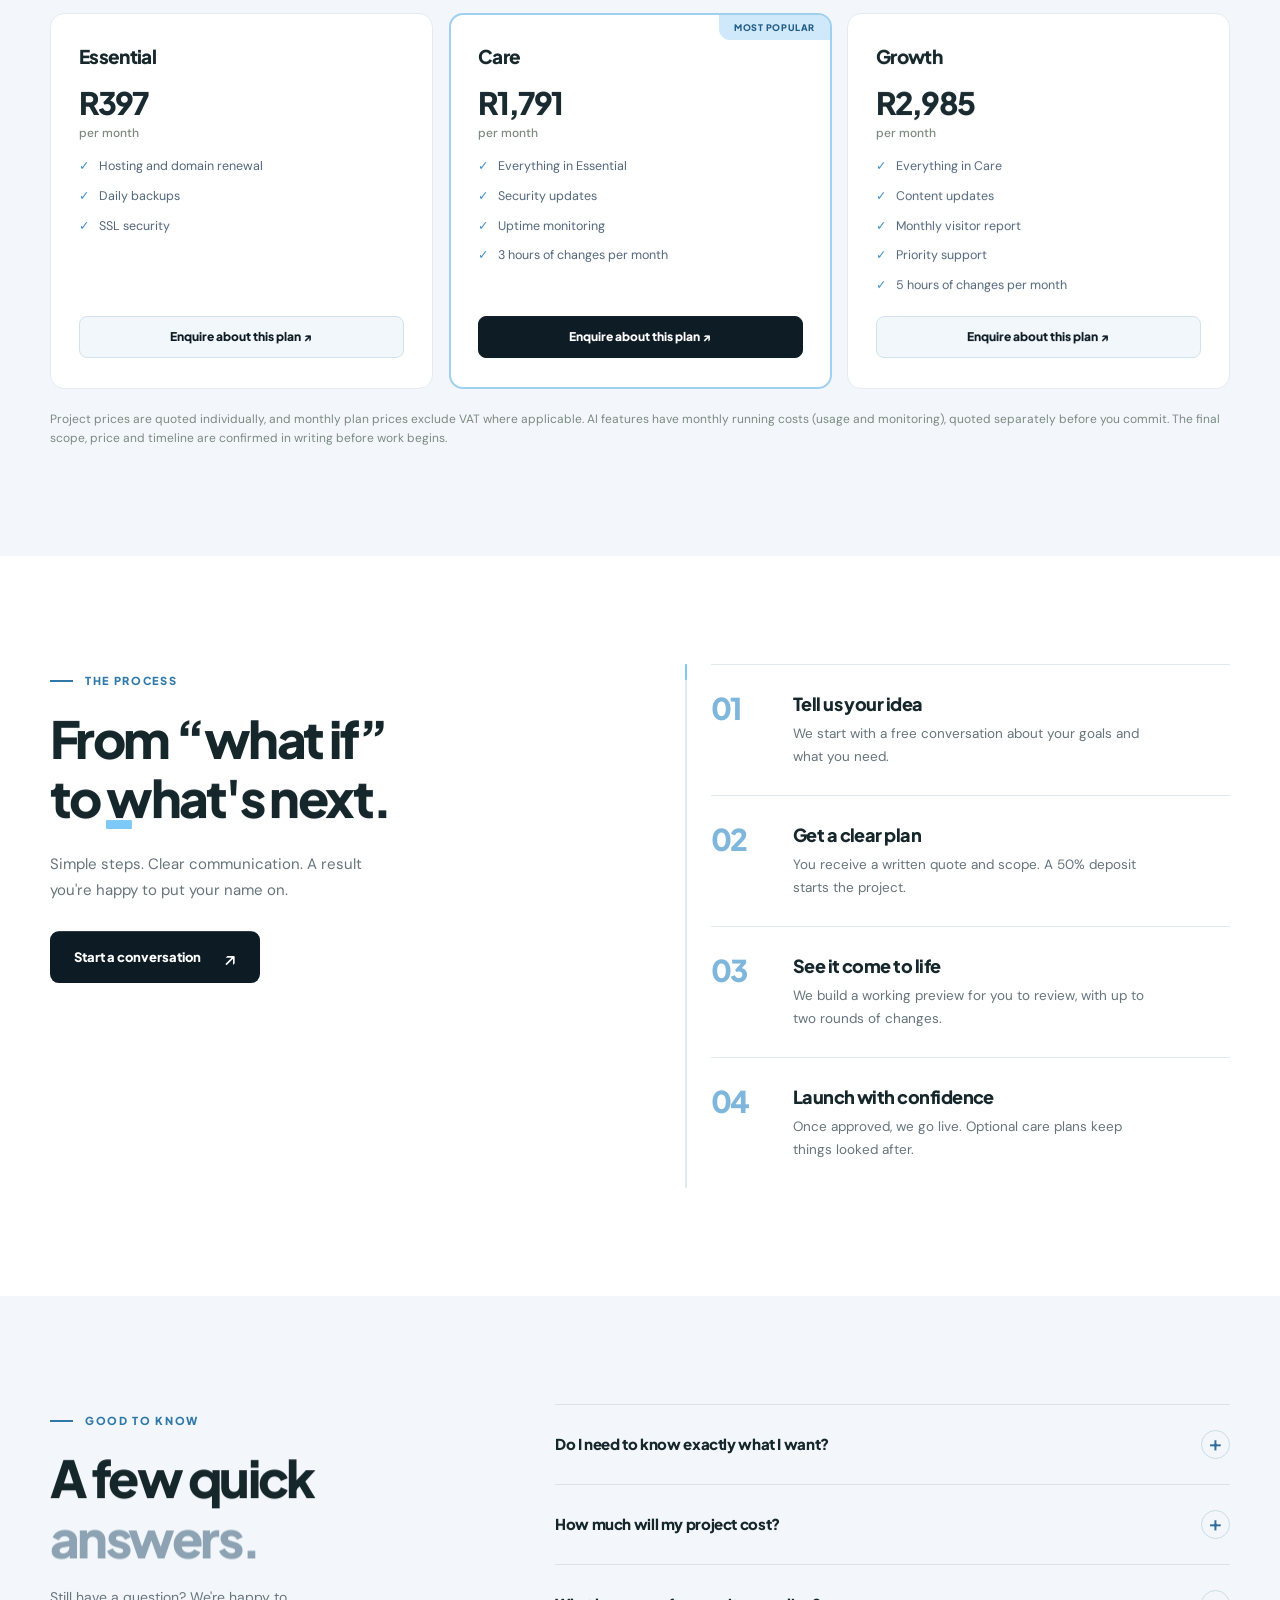
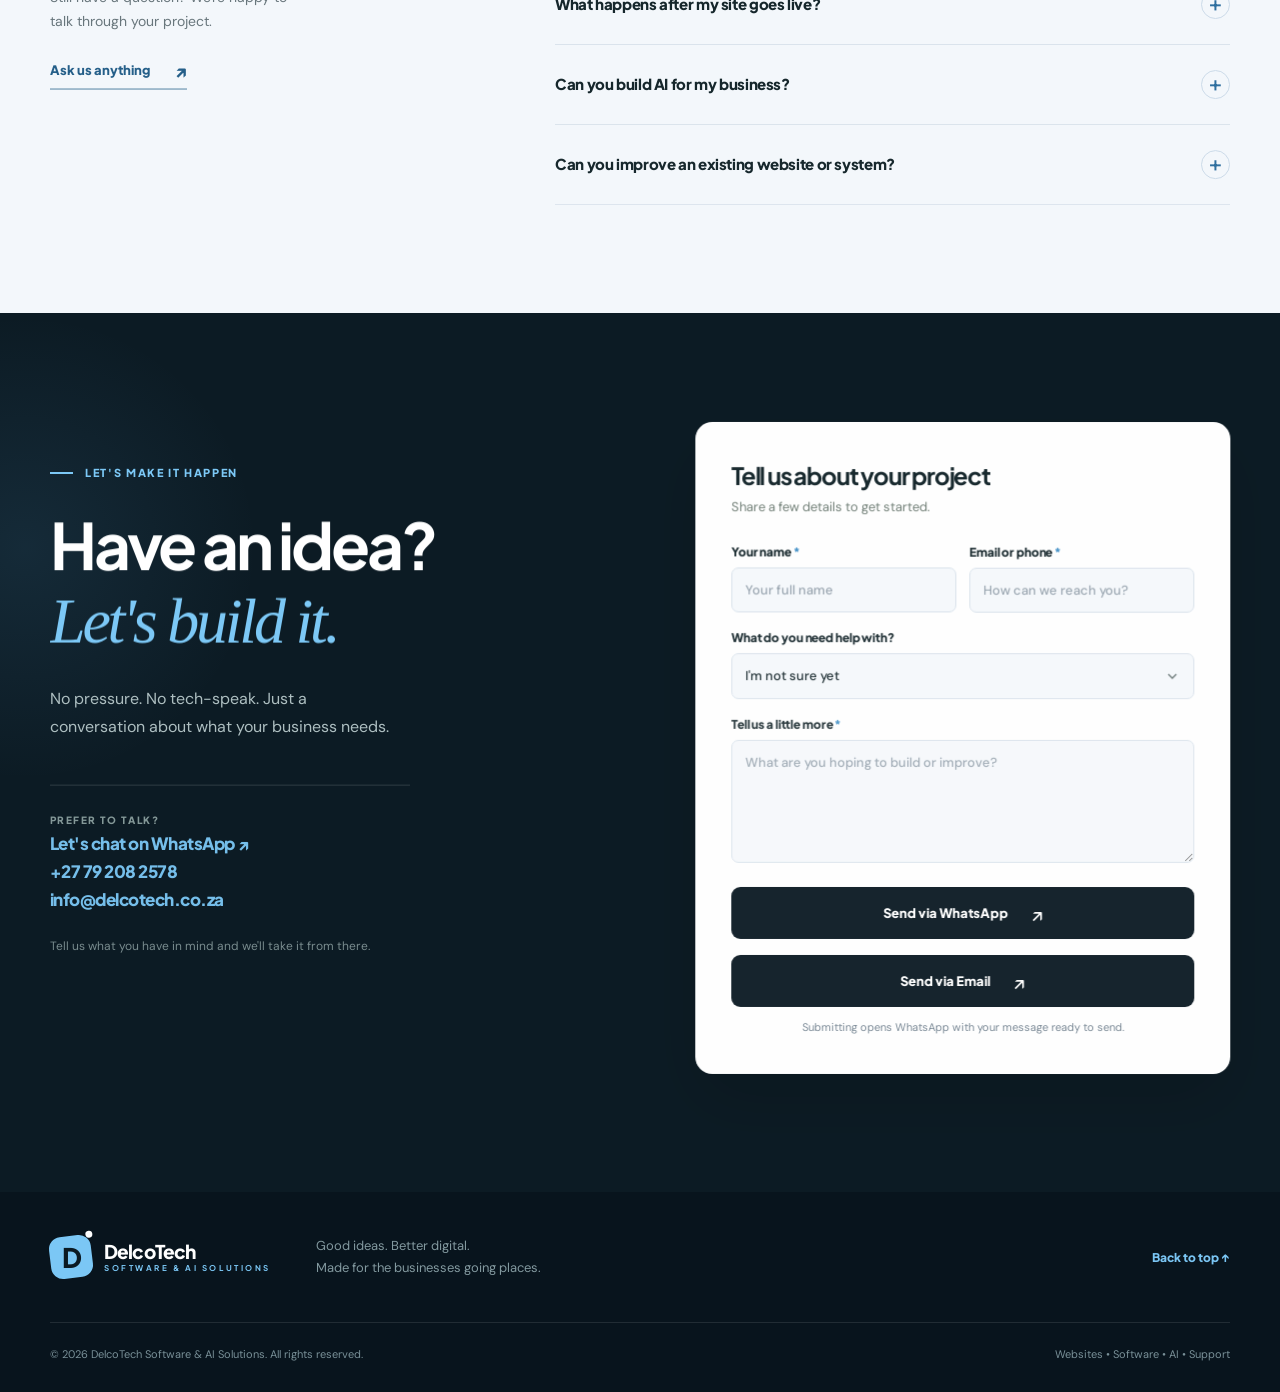
==== commit bc218429: "Add AI chat assistant with animated orb launcher - chatbot.js: chat widget whose launcher is the mor" ====
--- a/index.html
+++ b/index.html
@@ -29,6 +29,7 @@
   <script src="assets/vendor/SplitText.min.js" defer></script>
   <script src="script.js" defer></script>
   <script src="motion.js" defer></script>
+  <script src="chatbot.js" defer></script>
   <script type="module" src="tools3d.js"></script>
   <script type="module" src="feature3d.js"></script>
   <script type="application/ld+json">
--- a/style.css
+++ b/style.css
@@ -2836,3 +2836,239 @@
     height: 144px;
   }
 }
+
+/* ---------- Chat assistant (chatbot.js) ---------- */
+.visually-hidden {
+  position: absolute;
+  width: 1px;
+  height: 1px;
+  overflow: hidden;
+  clip: rect(0 0 0 0);
+  white-space: nowrap;
+}
+
+/* Launcher: the AI orb from the DelcoTech ad */
+.chat-orb {
+  position: fixed;
+  right: 16px;
+  bottom: 16px;
+  z-index: 151; /* above the chat window, so its pop stays visible while the window bursts out behind it */
+  width: 72px;
+  height: 72px;
+  padding: 0;
+  border: 0;
+  border-radius: 50%;
+  background: transparent;
+  cursor: pointer;
+  -webkit-tap-highlight-color: transparent;
+  transition: transform .45s cubic-bezier(.34,1.56,.64,1);
+}
+.chat-orb:hover { transform: scale(1.08); }
+.chat-orb:active { transform: scale(.94); transition-duration: .15s; }
+.chat-orb:focus-visible { outline: 3px solid var(--sky-deep); outline-offset: 4px; }
+.chat-orb.is-hidden { visibility: hidden; }
+.chat-orb-body,.chat-orb-ripple {
+  position: absolute;
+  inset: 0;
+  border-radius: 50%;
+  pointer-events: none;
+}
+.chat-orb-ripple {
+  inset: 6px;
+  border: 2px solid var(--sky);
+  opacity: 0;
+}
+.dt-orb {
+  position: absolute;
+  left: 50%;
+  top: 50%;
+  width: max-content;
+  line-height: 0;
+  transform: translate(-50%,-50%);
+  pointer-events: none;
+}
+.dt-orb svg {
+  display: block;
+  max-width: none;
+  overflow: visible;
+  transform-origin: 50% 50%;
+}
+.chat-orb-tip {
+  position: absolute;
+  top: 50%;
+  right: calc(100% + 4px);
+  padding: 9px 14px;
+  border-radius: 999px;
+  background: var(--ink);
+  color: var(--white);
+  font: 600 14px/1 var(--head);
+  white-space: nowrap;
+  box-shadow: 0 10px 28px rgba(10,27,33,.22);
+  opacity: 0;
+  transform: translate(10px,-50%);
+  transition: opacity .25s ease, transform .4s cubic-bezier(.16,1,.3,1);
+  pointer-events: none;
+}
+.chat-orb:hover .chat-orb-tip,.chat-orb:focus-visible .chat-orb-tip,.chat-orb.peek .chat-orb-tip {
+  opacity: 1;
+  transform: translate(0,-50%);
+}
+@media (hover: none) {
+  .chat-orb:hover { transform: none; }
+  .chat-orb:hover .chat-orb-tip { opacity: 0; transform: translate(10px,-50%); }
+  .chat-orb.peek .chat-orb-tip { opacity: 1; transform: translate(0,-50%); }
+}
+@media (prefers-reduced-motion: reduce) {
+  .chat-orb,.chat-orb-tip { transition: none; }
+}
+
+.chat-send svg {
+  width: 20px;
+  height: 20px;
+  fill: none;
+  stroke: currentColor;
+  stroke-width: 2;
+  stroke-linecap: round;
+  stroke-linejoin: round;
+}
+.chat-close:focus-visible,.chat-send:focus-visible {
+  outline: 3px solid var(--sky-deep);
+  outline-offset: 3px;
+}
+
+.chat-panel {
+  position: fixed;
+  right: 20px;
+  bottom: 20px;
+  z-index: 150;
+  display: flex;
+  flex-direction: column;
+  width: min(380px, calc(100vw - 32px));
+  height: min(560px, calc(100dvh - 40px));
+  border: 1px solid var(--line);
+  border-radius: 20px;
+  background: var(--white);
+  box-shadow: var(--shadow), 0 8px 24px rgba(10,27,33,.12);
+  overflow: hidden;
+}
+.chat-panel[hidden] { display: none; }
+
+.chat-head {
+  display: flex;
+  align-items: center;
+  gap: 12px;
+  padding: 14px 16px;
+  background: var(--ink);
+  color: var(--white);
+}
+.chat-avatar {
+  position: relative;
+  flex: none;
+  width: 38px;
+  height: 38px;
+}
+.chat-title { flex: 1; display: flex; flex-direction: column; line-height: 1.3; }
+.chat-title strong { font: 700 16px var(--head); }
+.chat-title small { color: #a9bcc6; font-size: 12px; }
+.chat-close {
+  flex: none;
+  width: 34px;
+  height: 34px;
+  border: 0;
+  border-radius: 50%;
+  background: rgba(255,255,255,.08);
+  color: var(--white);
+  font-size: 22px;
+  line-height: 1;
+  cursor: pointer;
+}
+
+.chat-log {
+  flex: 1;
+  display: flex;
+  flex-direction: column;
+  gap: 10px;
+  padding: 18px;
+  overflow-y: auto;
+  background: var(--cream);
+}
+.chat-msg {
+  max-width: 85%;
+  padding: 10px 14px;
+  border-radius: 16px;
+  font-size: 15px;
+  line-height: 1.5;
+  white-space: pre-wrap;
+  overflow-wrap: anywhere;
+}
+.chat-assistant {
+  align-self: flex-start;
+  background: var(--white);
+  border: 1px solid var(--line);
+  border-bottom-left-radius: 4px;
+  color: var(--text);
+}
+.chat-user {
+  align-self: flex-end;
+  background: var(--ink-2);
+  border-bottom-right-radius: 4px;
+  color: var(--white);
+}
+.chat-error { border-color: #f0c9c4; background: #fff6f5; }
+.chat-typing { display: inline-flex; gap: 4px; padding: 14px; }
+.chat-typing i {
+  width: 7px;
+  height: 7px;
+  border-radius: 50%;
+  background: var(--muted);
+  animation: chat-dot 1s infinite ease-in-out;
+}
+.chat-typing i:nth-child(2) { animation-delay: .15s; }
+.chat-typing i:nth-child(3) { animation-delay: .3s; }
+@keyframes chat-dot { 0%,80%,100% { opacity: .3; } 40% { opacity: 1; } }
+@media (prefers-reduced-motion: reduce) { .chat-typing i { animation: none; opacity: .6; } }
+
+.chat-form {
+  display: flex;
+  align-items: flex-end;
+  gap: 8px;
+  padding: 12px;
+  border-top: 1px solid var(--line);
+}
+.chat-form textarea {
+  flex: 1;
+  min-height: 44px;
+  max-height: 120px;
+  padding: 11px 14px;
+  border: 1px solid var(--line);
+  border-radius: 14px;
+  font: 15px/1.4 var(--body);
+  color: var(--text);
+  resize: none;
+}
+.chat-form textarea:focus { outline: 2px solid var(--sky-deep); outline-offset: 0; border-color: transparent; }
+.chat-send {
+  flex: none;
+  width: 44px;
+  height: 44px;
+  border: 0;
+  border-radius: 14px;
+  background: var(--sky);
+  color: var(--ink);
+  cursor: pointer;
+  display: grid;
+  place-items: center;
+}
+.chat-send:disabled { opacity: .5; cursor: wait; }
+.chat-note {
+  margin: 0;
+  padding: 0 14px 12px;
+  color: var(--muted);
+  font-size: 12px;
+  line-height: 1.4;
+}
+
+@media (max-width: 480px) {
+  .chat-orb { right: 12px; bottom: 12px; }
+  .chat-panel { left: 0; right: 0; bottom: 0; width: auto; height: 100dvh; border-radius: 0; border: 0; }
+}
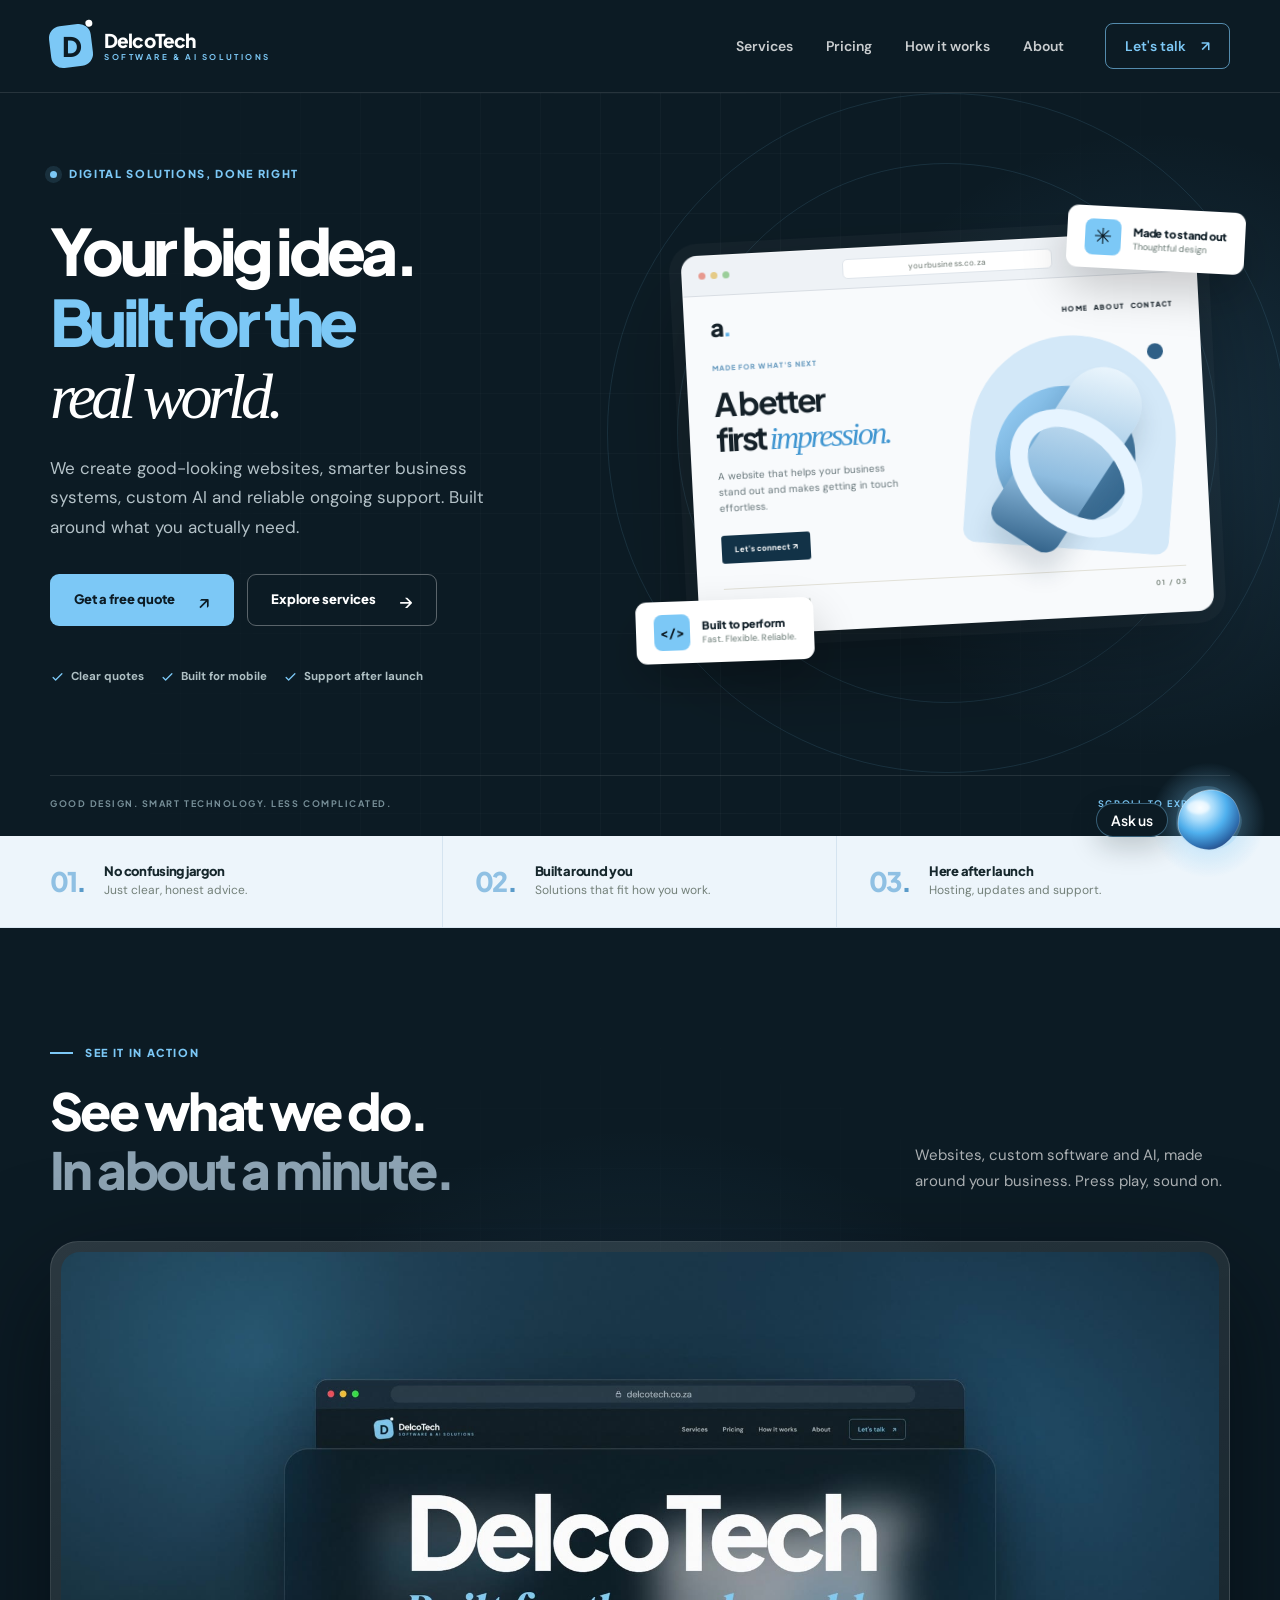
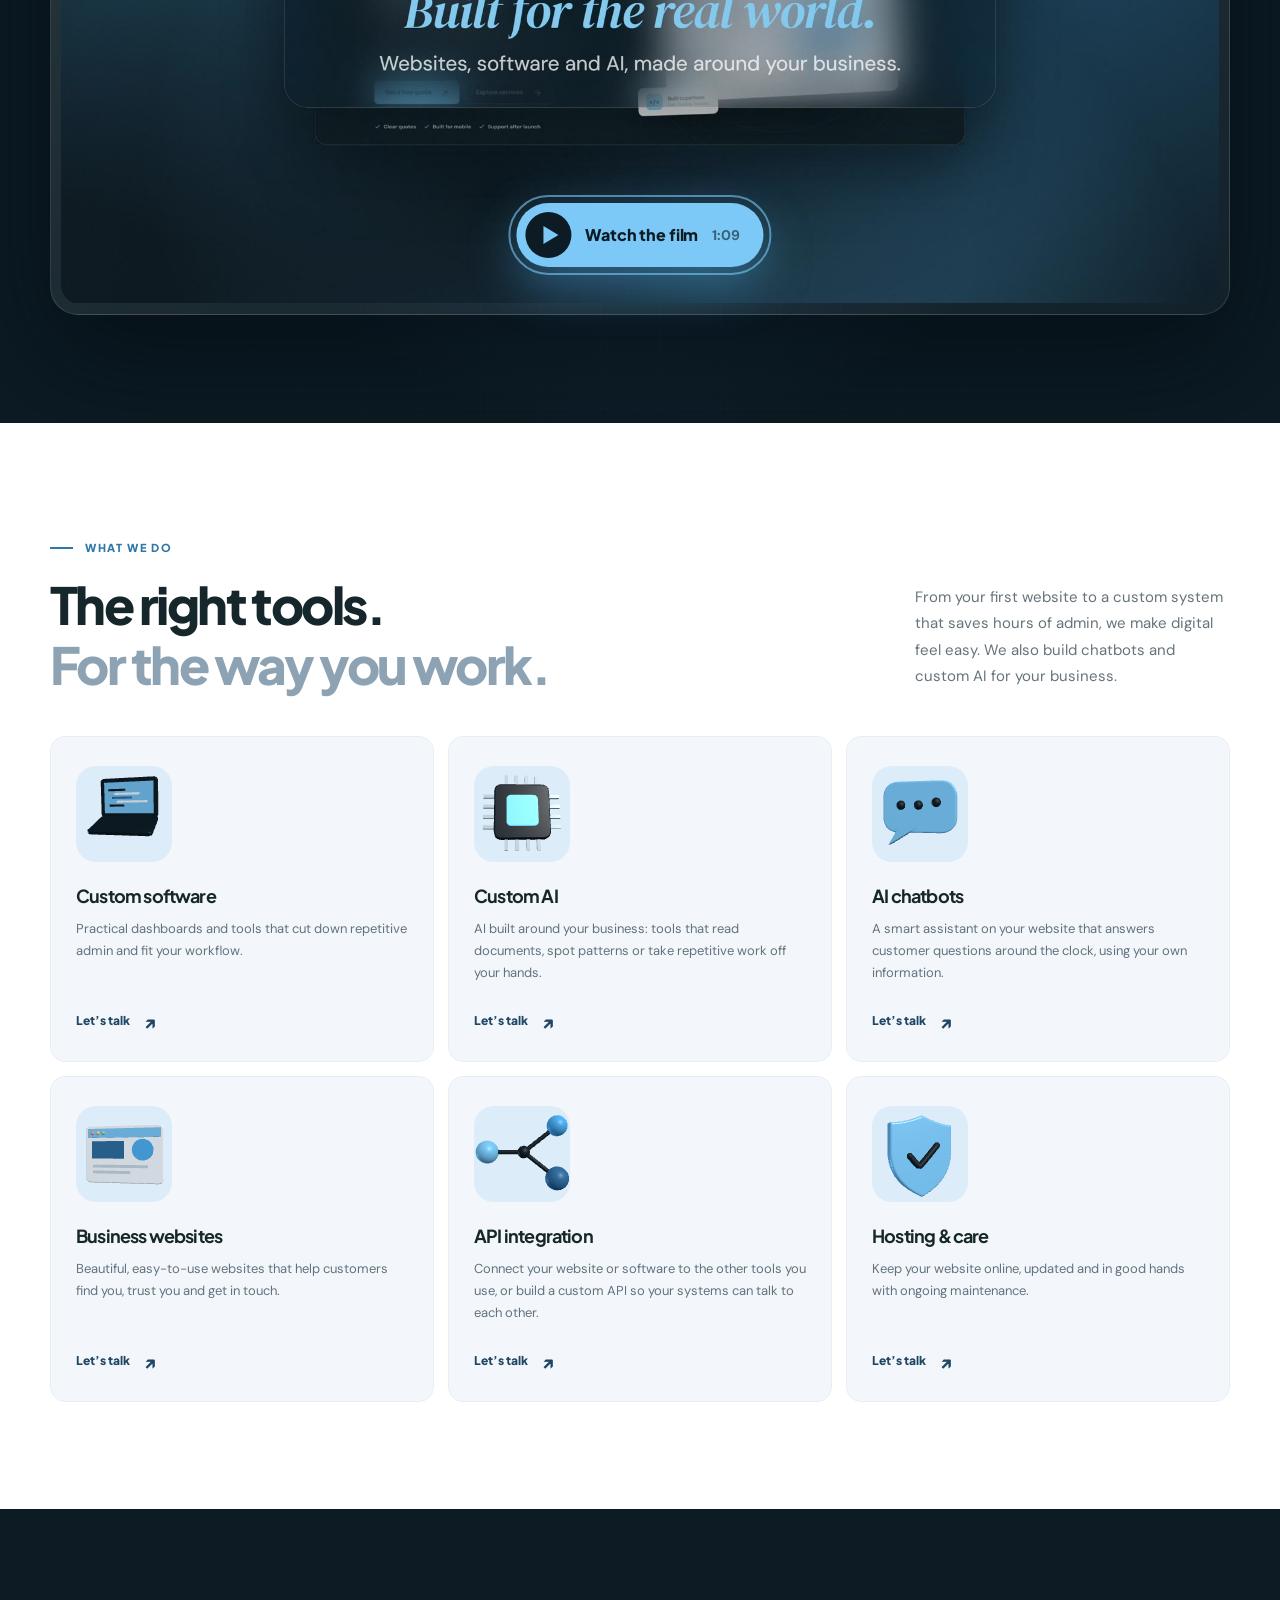
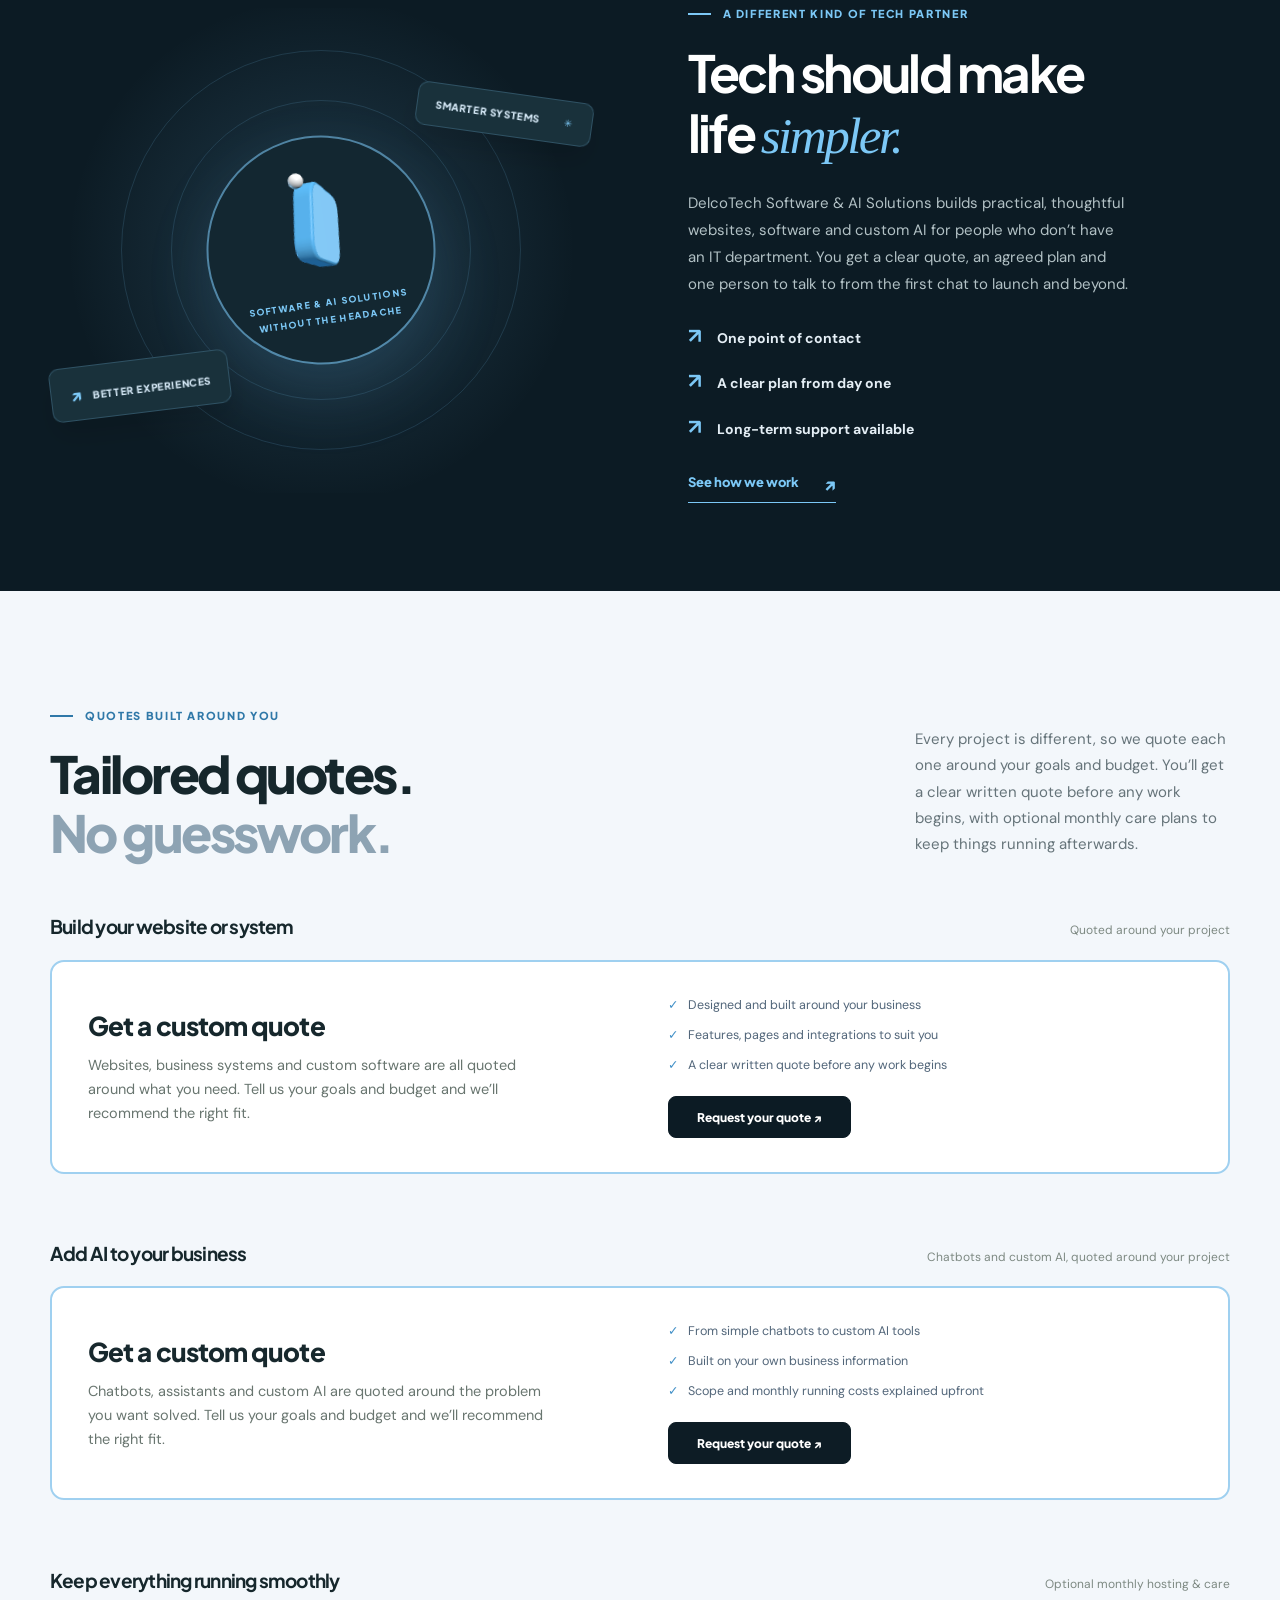
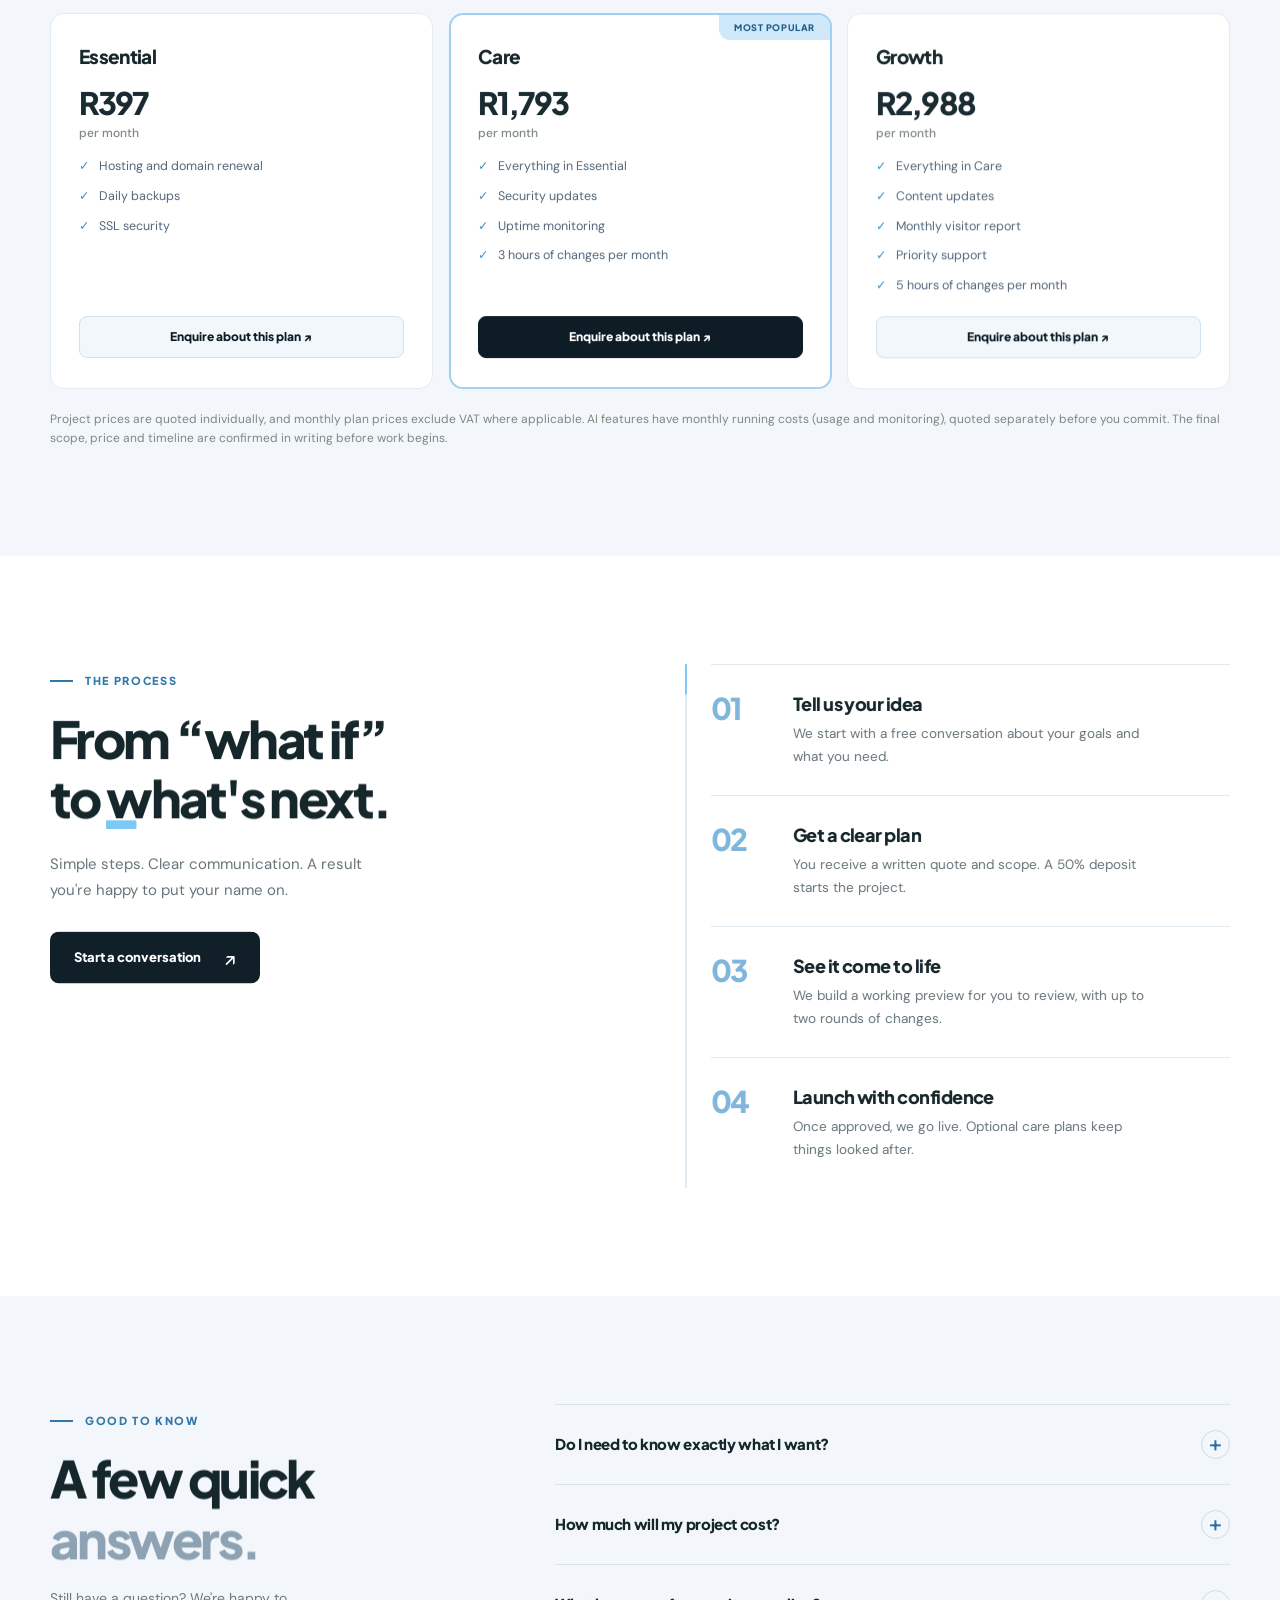
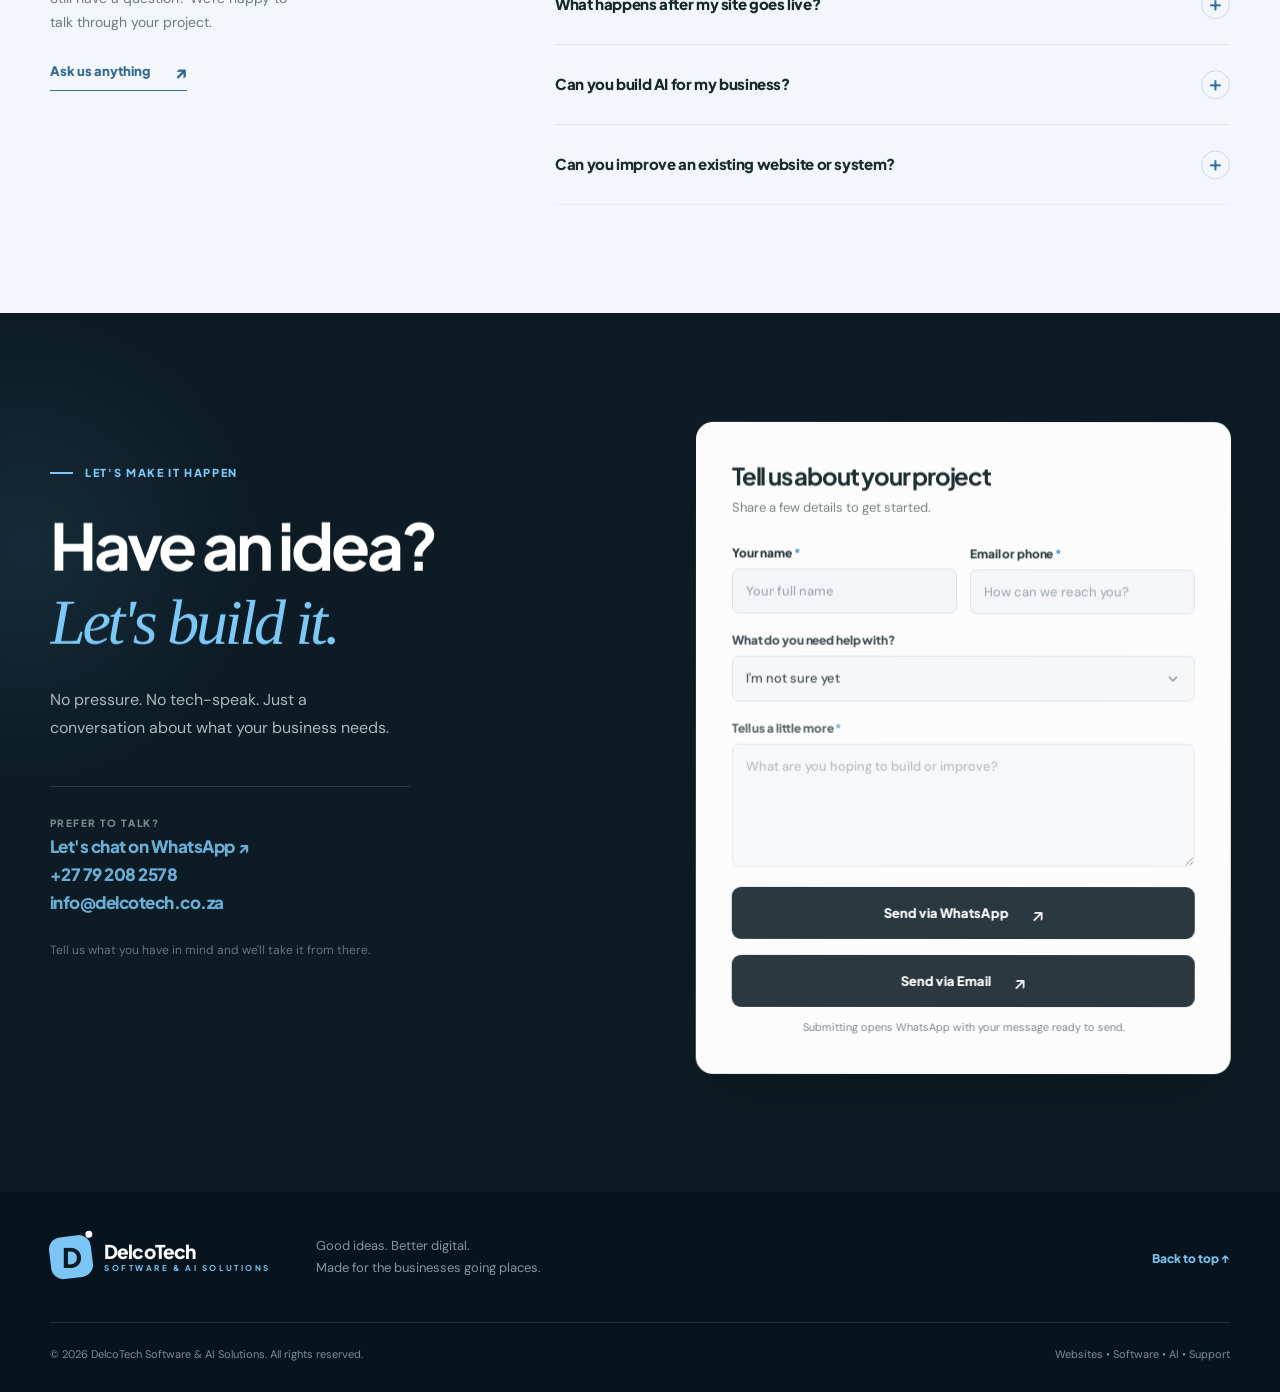
==== commit e81f8625: "Add canonical and og:url tags to homepage Co-Authored-By: Claude Sonnet 5.5 <noreply@anthropic.com> " ====
--- a/index.html
+++ b/index.html
@@ -5,7 +5,9 @@
   <meta name="viewport" content="width=device-width, initial-scale=1">
   <meta name="theme-color" content="#0a1822">
   <meta name="description" content="DelcoTech Software &amp; AI Solutions builds beautiful business websites, API integrations, custom software and AI solutions in South Africa, with tailored quotes and ongoing support.">
+  <link rel="canonical" href="https://delcotech.co.za/">
   <meta property="og:type" content="website">
+  <meta property="og:url" content="https://delcotech.co.za/">
   <meta property="og:title" content="DelcoTech Software &amp; AI Solutions | Good ideas. Better digital.">
   <meta property="og:description" content="Websites, software, custom AI and support built around your business. Straightforward, modern and made to work.">
   <title>DelcoTech Software &amp; AI Solutions | Websites & Software That Work</title>
--- a/style.css
+++ b/style.css
@@ -2850,8 +2850,8 @@
 /* Launcher: the AI orb from the DelcoTech ad */
 .chat-orb {
   position: fixed;
-  right: 16px;
-  bottom: 16px;
+  right: 36px;
+  bottom: 44px;
   z-index: 151; /* above the chat window, so its pop stays visible while the window bursts out behind it */
   width: 72px;
   height: 72px;
@@ -2899,27 +2899,28 @@
   right: calc(100% + 4px);
   padding: 9px 14px;
   border-radius: 999px;
+  border: 1px solid rgba(124,200,246,.4);
   background: var(--ink);
   color: var(--white);
   font: 600 14px/1 var(--head);
   white-space: nowrap;
   box-shadow: 0 10px 28px rgba(10,27,33,.22);
-  opacity: 0;
-  transform: translate(10px,-50%);
-  transition: opacity .25s ease, transform .4s cubic-bezier(.16,1,.3,1);
+  transform: translateY(-50%);
+  transition: transform .4s cubic-bezier(.16,1,.3,1);
+  animation: chat-tip-in .7s .8s cubic-bezier(.16,1,.3,1) backwards; /* slides in once after the page loads */
   pointer-events: none;
 }
-.chat-orb:hover .chat-orb-tip,.chat-orb:focus-visible .chat-orb-tip,.chat-orb.peek .chat-orb-tip {
-  opacity: 1;
-  transform: translate(0,-50%);
+.chat-orb:hover .chat-orb-tip,.chat-orb:focus-visible .chat-orb-tip { transform: translate(-3px,-50%); }
+@keyframes chat-tip-in {
+  from { opacity: 0; transform: translate(14px,-50%); }
+  to { opacity: 1; transform: translateY(-50%); }
 }
 @media (hover: none) {
   .chat-orb:hover { transform: none; }
-  .chat-orb:hover .chat-orb-tip { opacity: 0; transform: translate(10px,-50%); }
-  .chat-orb.peek .chat-orb-tip { opacity: 1; transform: translate(0,-50%); }
+  .chat-orb:hover .chat-orb-tip { transform: translateY(-50%); }
 }
 @media (prefers-reduced-motion: reduce) {
-  .chat-orb,.chat-orb-tip { transition: none; }
+  .chat-orb,.chat-orb-tip { transition: none; animation: none; }
 }
 
 .chat-send svg {
@@ -3069,6 +3070,6 @@
 }
 
 @media (max-width: 480px) {
-  .chat-orb { right: 12px; bottom: 12px; }
+  .chat-orb { right: 22px; bottom: 36px; }
   .chat-panel { left: 0; right: 0; bottom: 0; width: auto; height: 100dvh; border-radius: 0; border: 0; }
 }
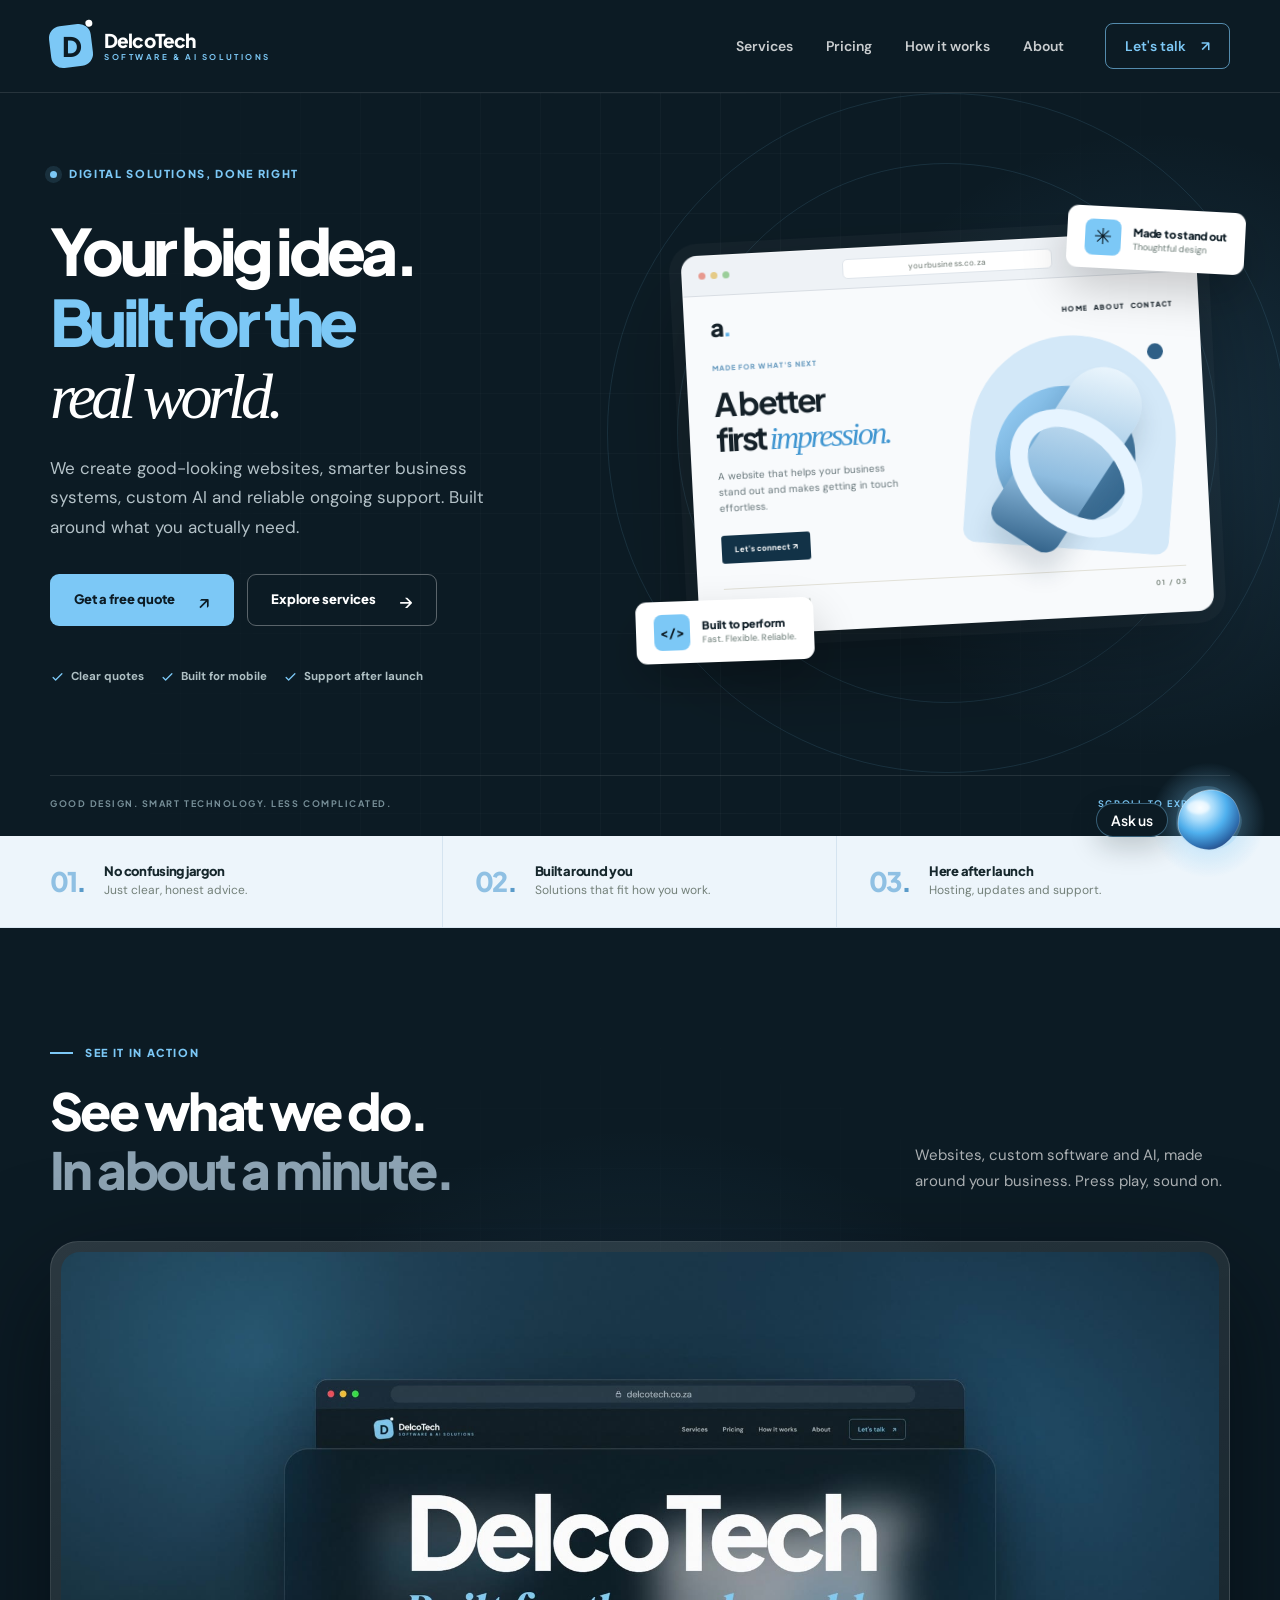
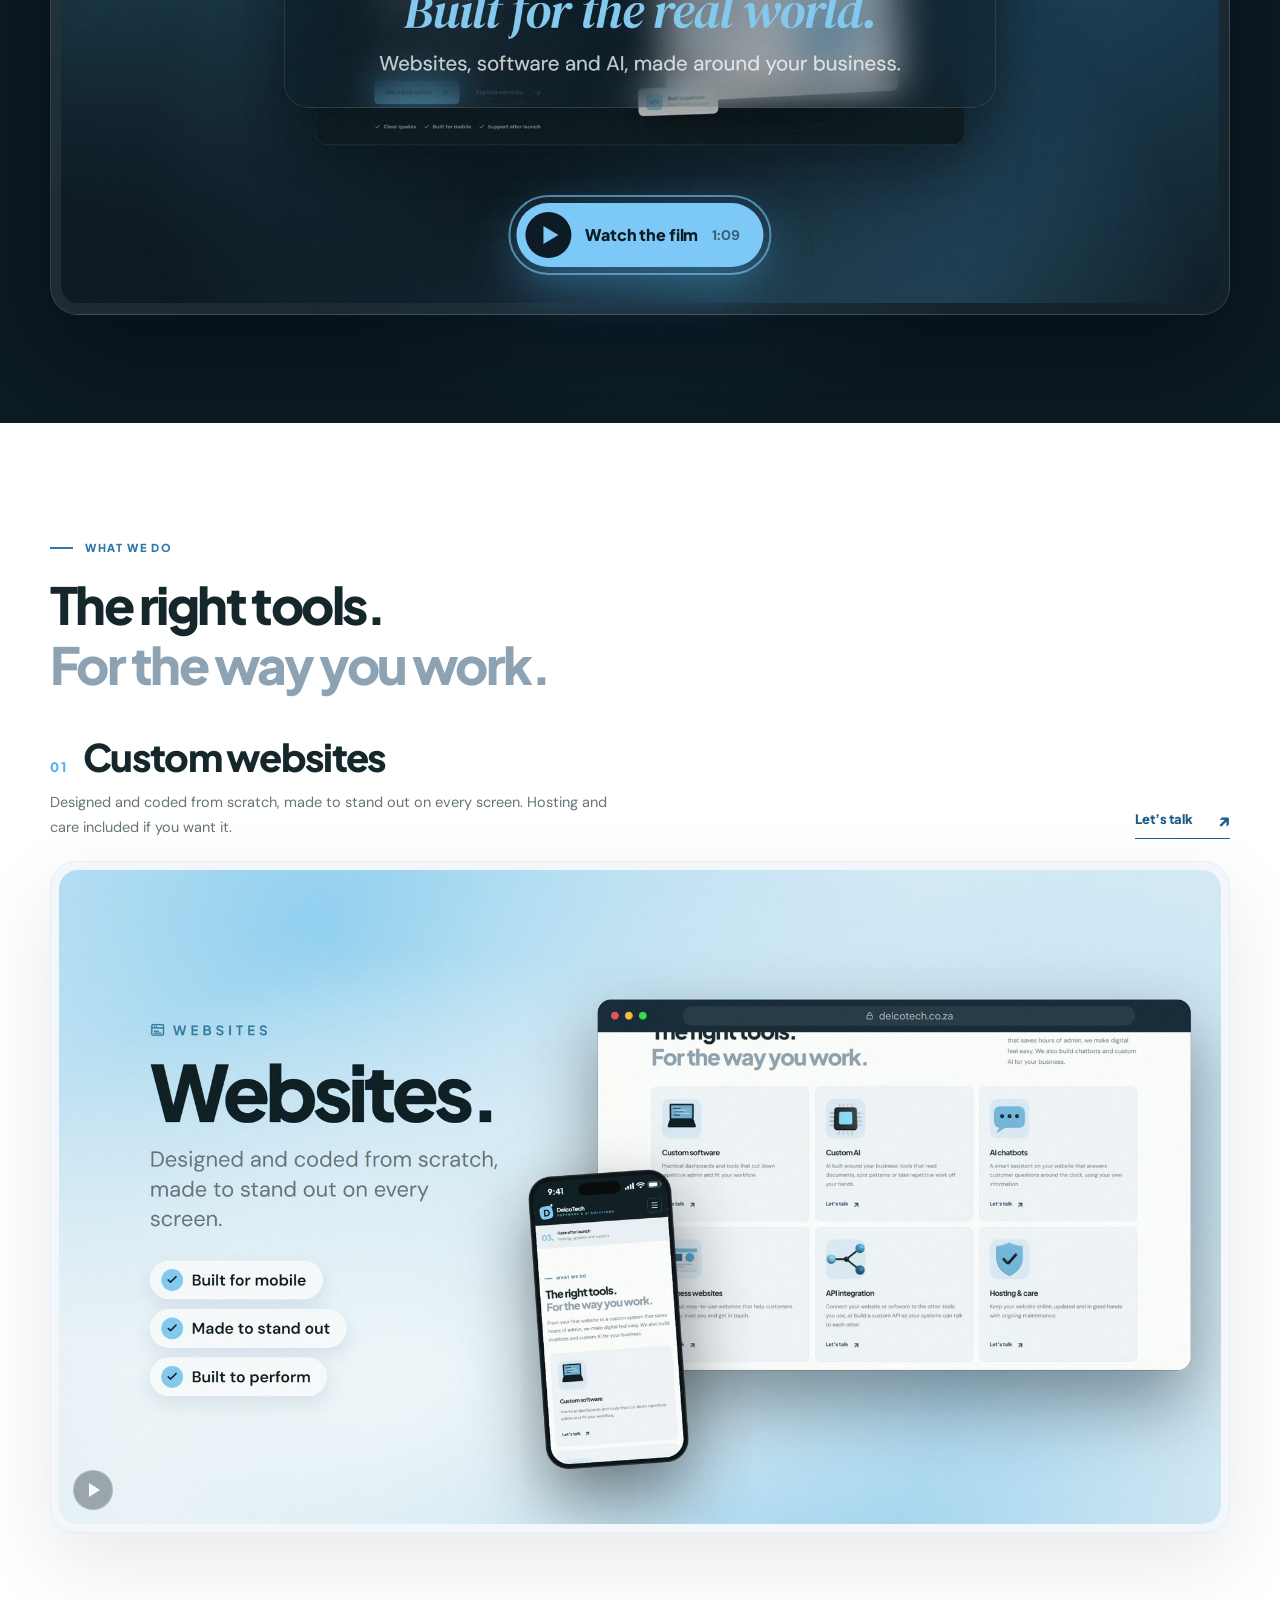
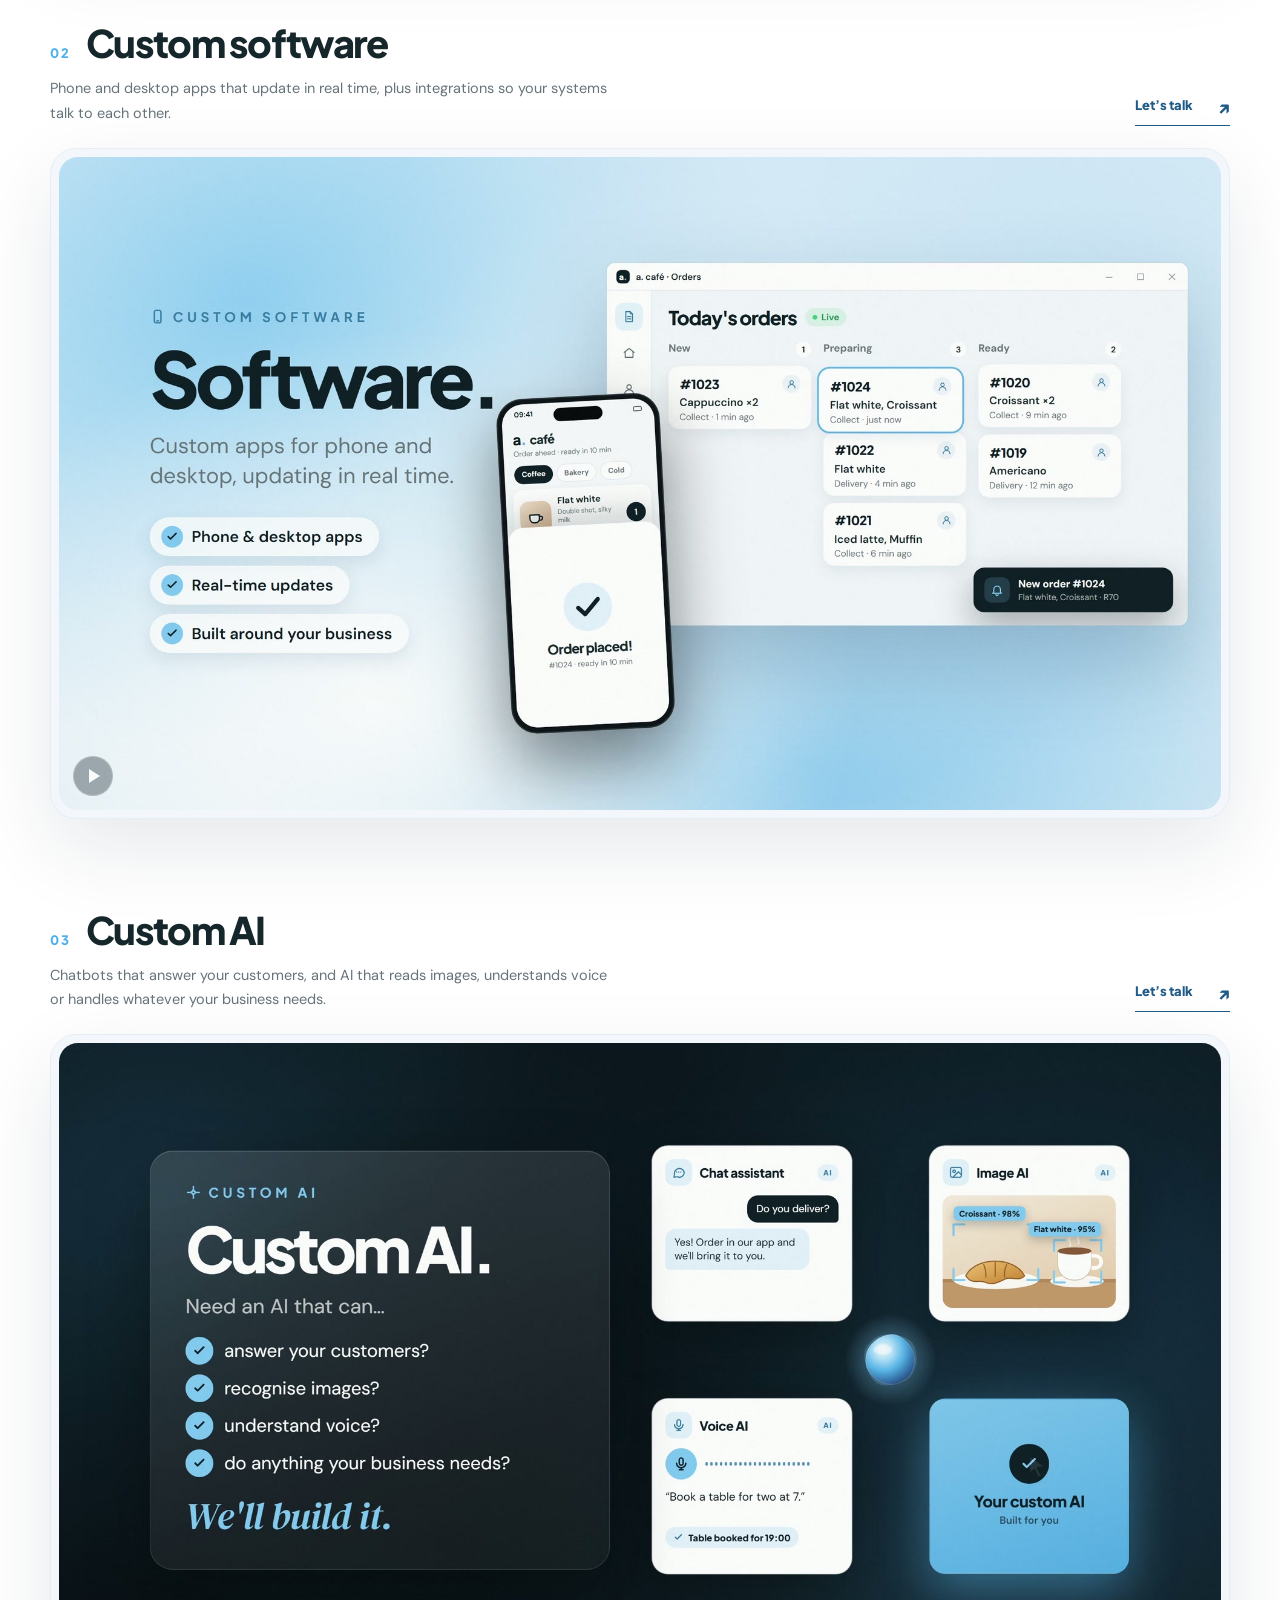
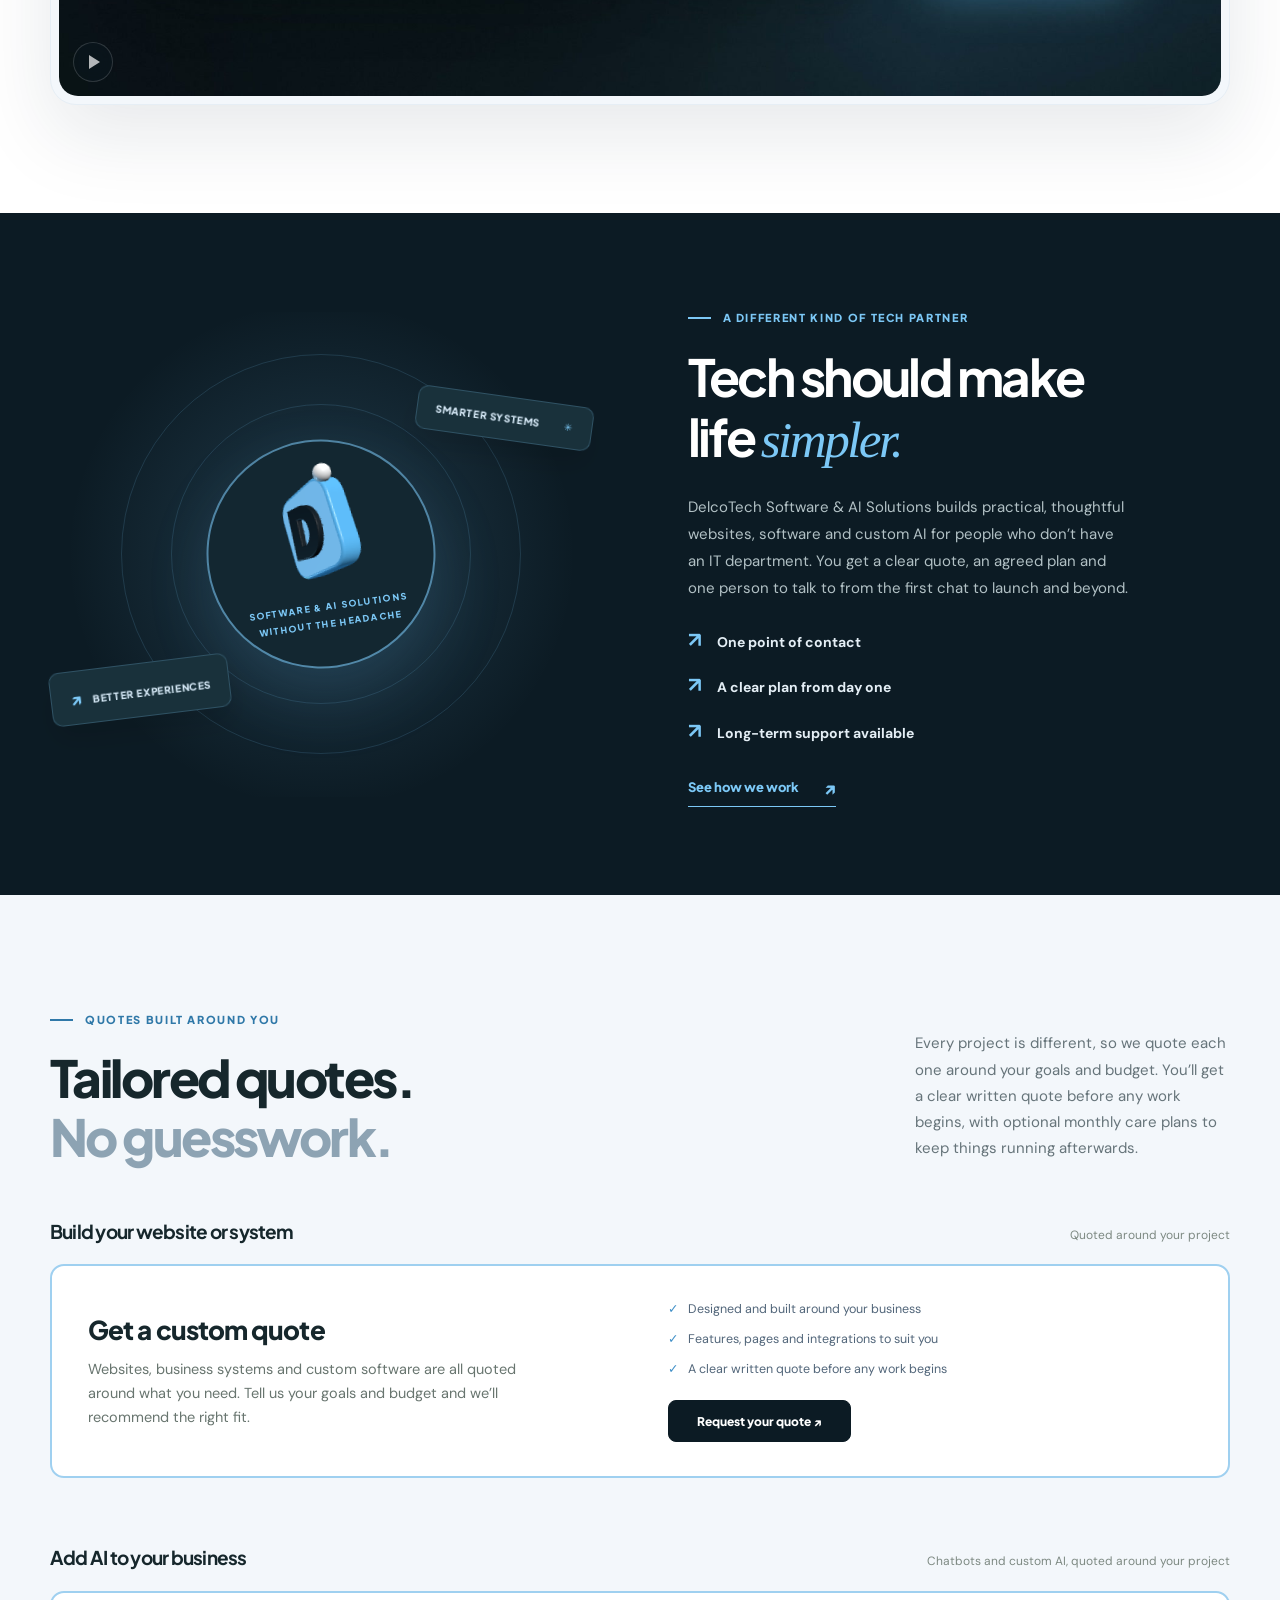
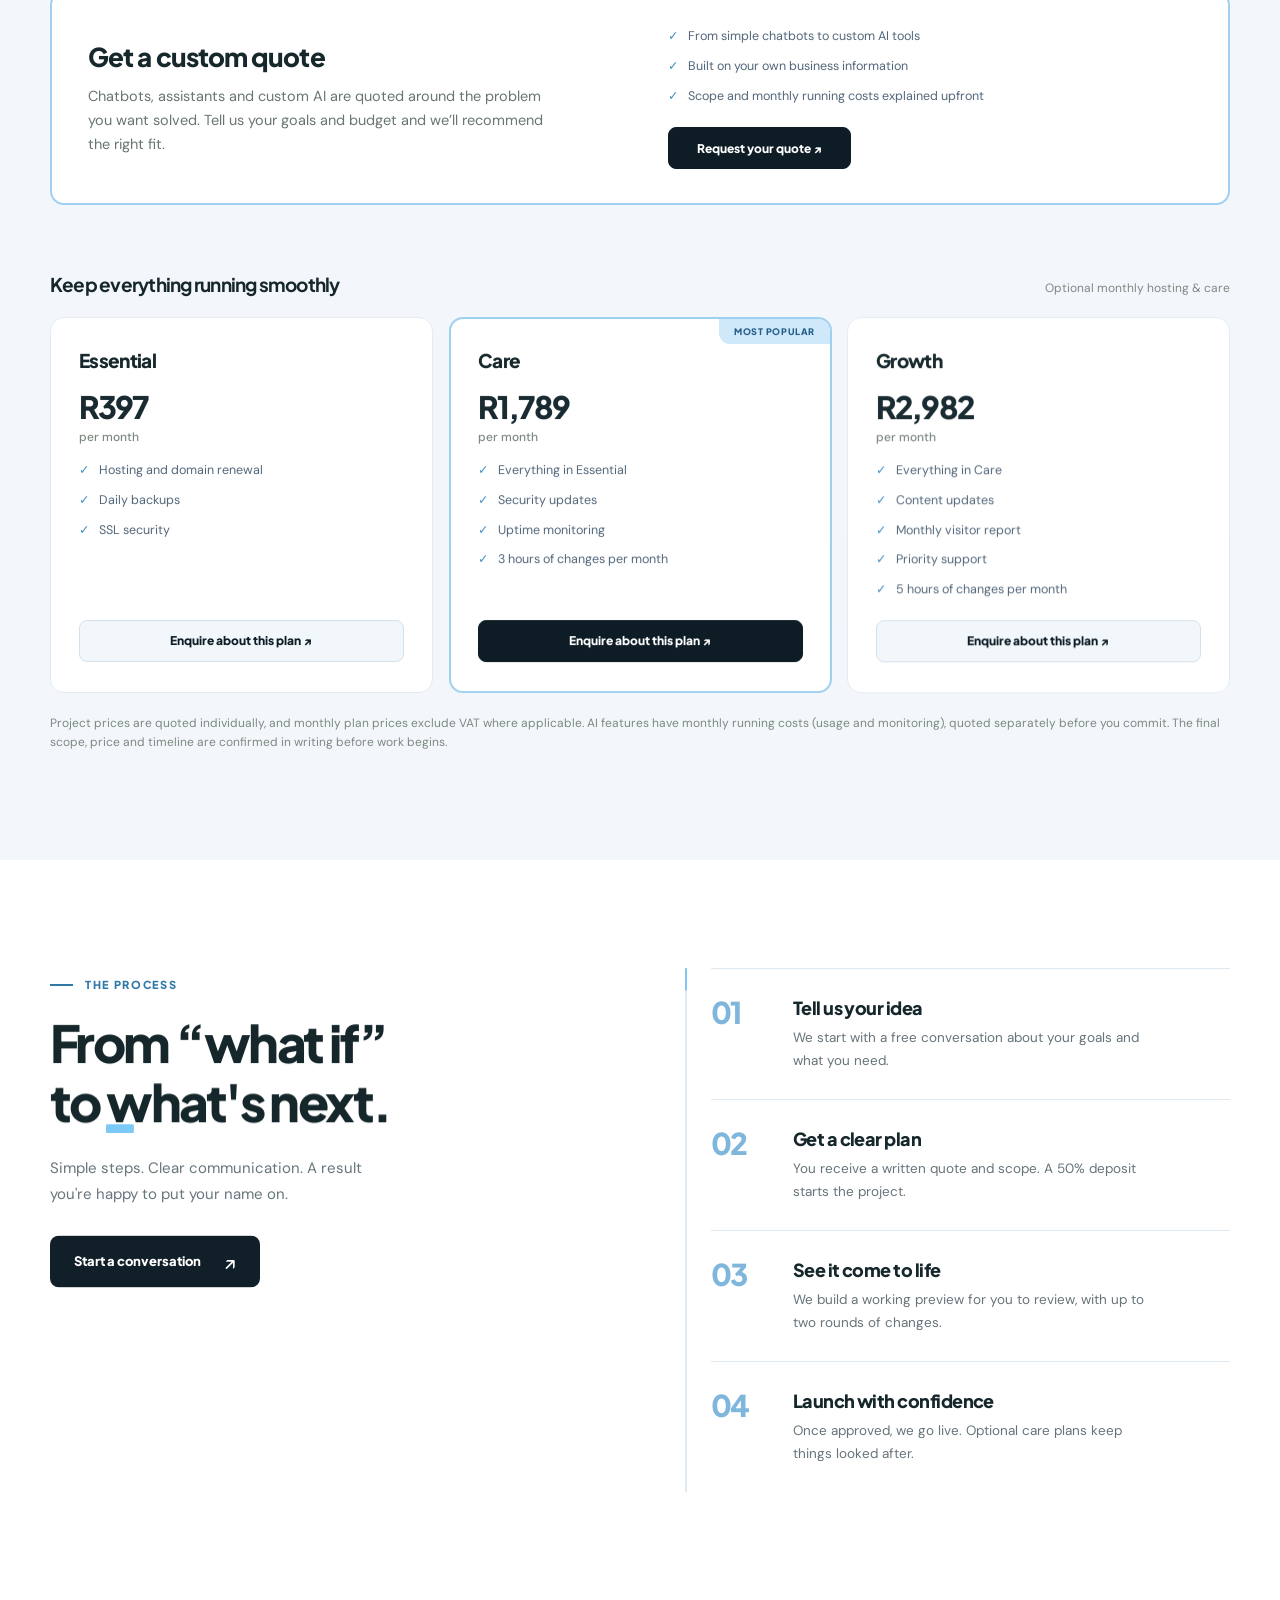
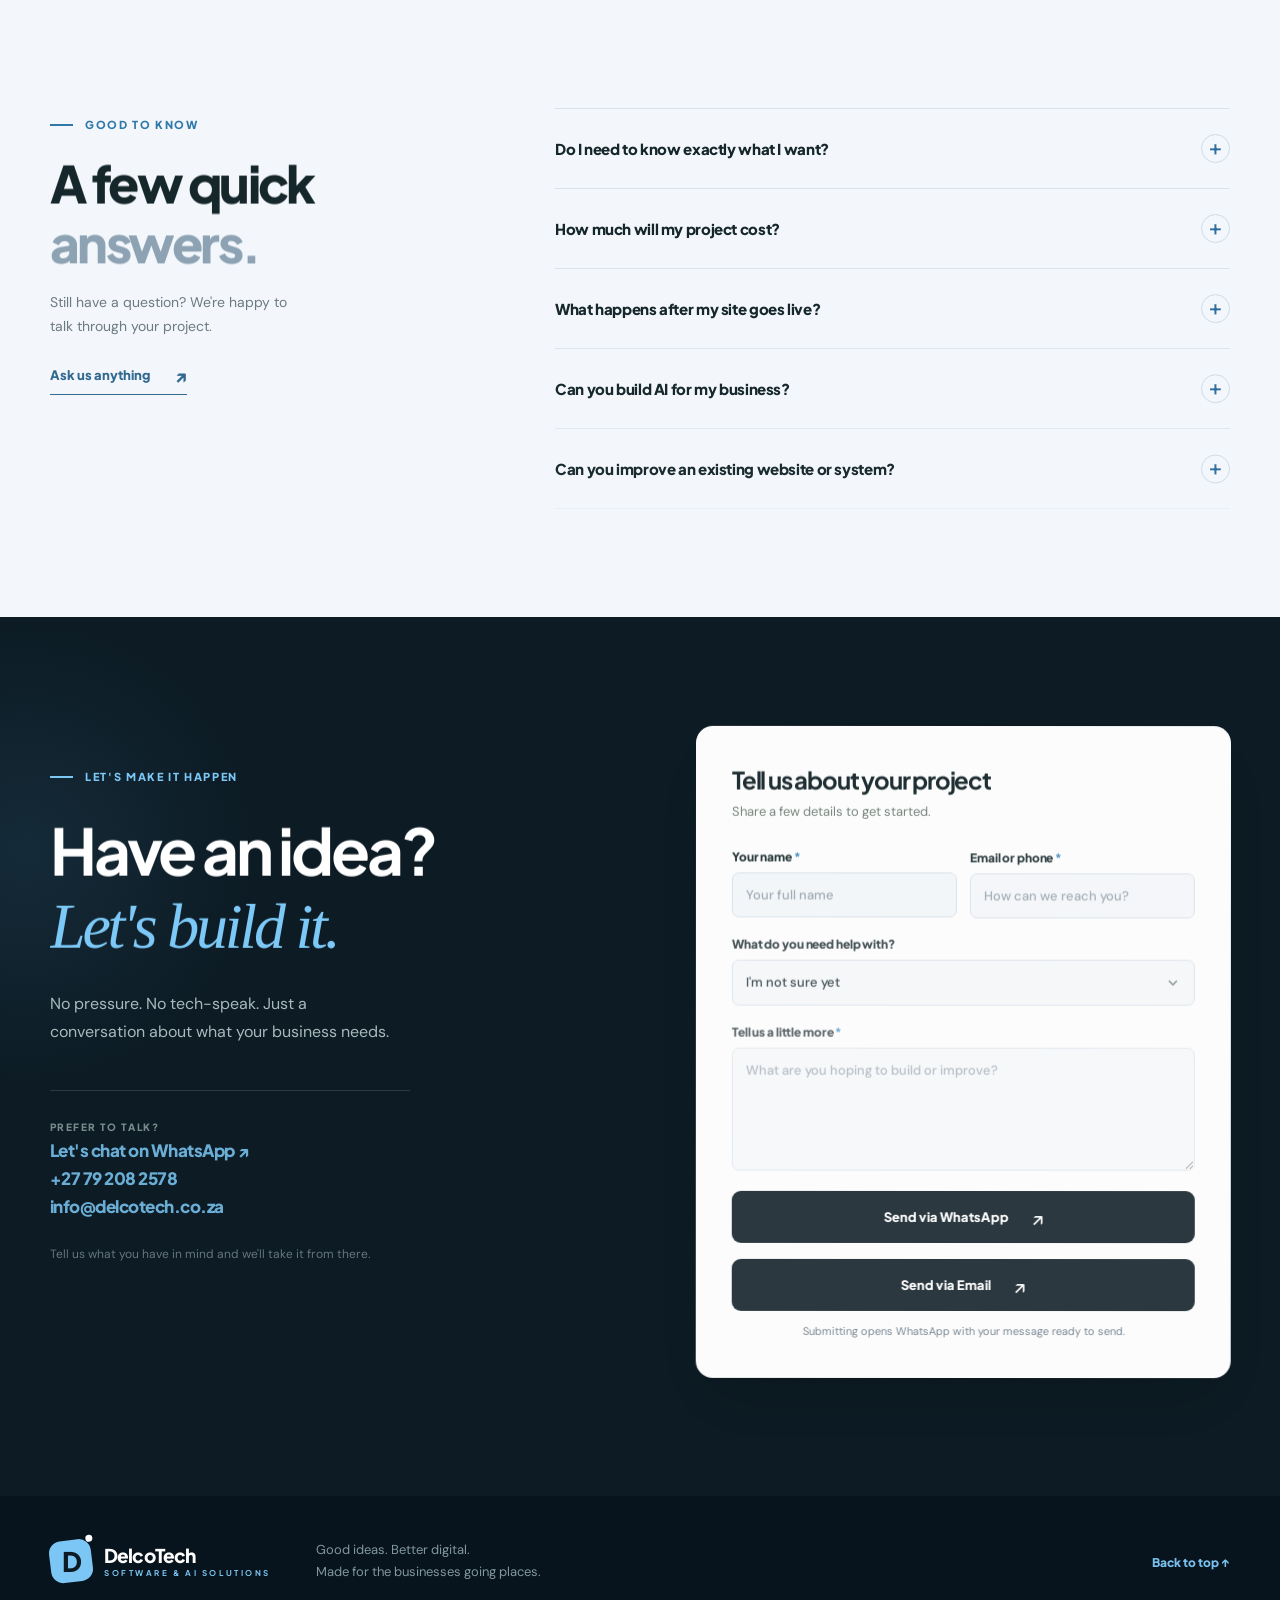
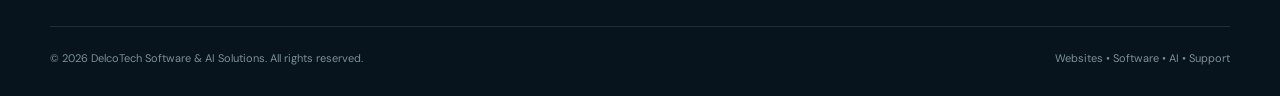
==== commit 53d0ef35: "Show what we do with clips from the ad instead of service cards The "What we do" section now plays a" ====
--- a/index.html
+++ b/index.html
@@ -32,7 +32,6 @@
   <script src="script.js" defer></script>
   <script src="motion.js" defer></script>
   <script src="chatbot.js" defer></script>
-  <script type="module" src="tools3d.js"></script>
   <script type="module" src="feature3d.js"></script>
   <script type="application/ld+json">
     {"@context":"https://schema.org","@type":"VideoObject","name":"DelcoTech Software & AI Solutions","description":"Websites, custom software and AI, made around your business. A one-minute film from DelcoTech.","thumbnailUrl":["https://delcotech.co.za/assets/video/delcotech-ad-poster.jpg"],"uploadDate":"2026-11-04T21:30:00+02:00","duration":"PT1M9S","contentUrl":"https://delcotech.co.za/assets/video/delcotech-ad-web.mp4","embedUrl":"https://delcotech.co.za/#showreel"}
@@ -145,9 +144,60 @@
       <div class="container">
         <div class="section-header">
           <div><div class="eyebrow"><span class="dash"></span> WHAT WE DO</div><h2 id="services-title">The right tools.<br><span class="text-soft">For the way you work.</span></h2></div>
-          <p class="section-intro">From your first website to a custom system that saves hours of admin, we make digital feel easy. We also build chatbots and custom AI for your business.</p>
-        </div>
-        <div class="service-grid" id="services-list"></div>
+        </div>
+        <div class="showcase-list">
+          <article class="showcase" aria-labelledby="showcase-websites">
+            <div class="showcase-head">
+              <h3 id="showcase-websites"><span class="showcase-num" aria-hidden="true">01</span>Custom websites</h3>
+              <p>Designed and coded from scratch, made to stand out on every screen. Hosting and care included if you want it.</p>
+              <a class="text-link" href="#contact" data-project="Business website">Let’s talk <span aria-hidden="true">↗</span></a>
+            </div>
+            <div class="showcase-frame">
+              <video class="showcase-video" muted loop playsinline preload="none" width="1920" height="1080"
+                aria-label="A custom website being built for desktop and phone"
+                poster="assets/video/services/websites.jpg"
+                data-phone-src="assets/video/services/websites-vertical.mp4"
+                data-phone-poster="assets/video/services/websites-vertical.jpg">
+                <source src="assets/video/services/websites.mp4" type="video/mp4">
+              </video>
+              <button class="showcase-toggle" type="button" aria-label="Pause video" hidden><span aria-hidden="true"></span></button>
+            </div>
+          </article>
+          <article class="showcase" aria-labelledby="showcase-software">
+            <div class="showcase-head">
+              <h3 id="showcase-software"><span class="showcase-num" aria-hidden="true">02</span>Custom software</h3>
+              <p>Phone and desktop apps that update in real time, plus integrations so your systems talk to each other.</p>
+              <a class="text-link" href="#contact" data-project="Custom software">Let’s talk <span aria-hidden="true">↗</span></a>
+            </div>
+            <div class="showcase-frame">
+              <video class="showcase-video" muted loop playsinline preload="none" width="1920" height="1080"
+                aria-label="A café ordering app: an order placed on a phone appears live on the desktop dashboard"
+                poster="assets/video/services/software.jpg"
+                data-phone-src="assets/video/services/software-vertical.mp4"
+                data-phone-poster="assets/video/services/software-vertical.jpg">
+                <source src="assets/video/services/software.mp4" type="video/mp4">
+              </video>
+              <button class="showcase-toggle" type="button" aria-label="Pause video" hidden><span aria-hidden="true"></span></button>
+            </div>
+          </article>
+          <article class="showcase" aria-labelledby="showcase-ai">
+            <div class="showcase-head">
+              <h3 id="showcase-ai"><span class="showcase-num" aria-hidden="true">03</span>Custom AI</h3>
+              <p>Chatbots that answer your customers, and AI that reads images, understands voice or handles whatever your business needs.</p>
+              <a class="text-link" href="#contact" data-project="AI chatbot or custom AI">Let’s talk <span aria-hidden="true">↗</span></a>
+            </div>
+            <div class="showcase-frame">
+              <video class="showcase-video" muted loop playsinline preload="none" width="1920" height="1080"
+                aria-label="Custom AI tools: a chat assistant, image recognition and voice understanding"
+                poster="assets/video/services/ai.jpg"
+                data-phone-src="assets/video/services/ai-vertical.mp4"
+                data-phone-poster="assets/video/services/ai-vertical.jpg">
+                <source src="assets/video/services/ai.mp4" type="video/mp4">
+              </video>
+              <button class="showcase-toggle" type="button" aria-label="Pause video" hidden><span aria-hidden="true"></span></button>
+            </div>
+          </article>
+        </div>
       </div>
     </section>
 
@@ -221,6 +271,6 @@
   </main>
 
   <footer class="site-footer"><div class="container"><div class="footer-main"><a class="brand" href="#top" aria-label="Back to top"><span class="brand-symbol" aria-hidden="true"><span>D</span><i></i></span><span class="brand-wordmark"><strong>DelcoTech</strong><small>SOFTWARE &amp; AI SOLUTIONS</small></span></a><p>Good ideas. Better digital.<br>Made for the businesses going places.</p><a href="#top" class="back-top">Back to top ↑</a></div><div class="footer-bottom"><span id="footer-text">© DelcoTech Software &amp; AI Solutions</span><span>Websites • Software • AI • Support</span></div></div></footer>
-  <noscript><div class="noscript-note">JavaScript is required to display the service and pricing cards and to prepare enquiries.</div></noscript>
+  <noscript><div class="noscript-note">JavaScript is required to play the service videos, display the pricing cards and prepare enquiries.</div></noscript>
 </body>
 </html>
--- a/style.css
+++ b/style.css
@@ -1005,82 +1005,162 @@
   background: #fff;
 }
 
-.service-grid {
+/* ---------- What we do: a looping clip from the film for each service (9:16 on phones) ---------- */
+.showcase-list {
   display: grid;
-  grid-template-columns: repeat(3,1fr);
-  gap: 14px;
-}
-
-.service-card {
-  min-height: 296px;
-  padding: 29px 25px;
+  gap: clamp(56px,7vw,96px);
+}
+
+/* title with its description underneath; "Let's talk" sits on the right */
+.showcase-head {
+  display: grid;
+  grid-template-columns: minmax(0,1fr) auto;
+  align-items: end;
+  gap: 12px 44px;
+  margin-bottom: 22px;
+}
+
+.showcase-head h3 {
   display: flex;
-  flex-direction: column;
-  align-items: flex-start;
+  align-items: baseline;
+  gap: 16px;
+  margin: 0;
+  font: 800 clamp(26px,3vw,38px)/1.1 var(--head);
+  letter-spacing: -.045em;
+}
+
+.showcase-num {
+  font-size: 13px;
+  letter-spacing: .12em;
+  color: var(--sky-deep);
+}
+
+.showcase-head p {
+  grid-column: 1;
+  max-width: 560px;
+  margin: 0;
+  color: var(--muted);
+  font-size: 14.5px;
+  line-height: 1.7;
+}
+
+.showcase-head .text-link {
+  grid-column: 2;
+  grid-row: 1 / span 2;
+  white-space: nowrap;
+}
+
+.showcase-frame {
+  position: relative;
+  padding: 8px;
+  border-radius: 26px;
   background: var(--cream);
   border: 1px solid #e6eef5;
-  border-radius: 15px;
-  transition: background .22s,transform .22s,box-shadow .22s;
-}
-
-.service-card:hover {
-  background: #e4f1fb;
-  transform: translateY(-5px);
-  box-shadow: 0 17px 40px rgba(33,61,90,.07);
-}
-
-.service-icon {
-  height: 55px;
-  width: 55px;
+  box-shadow: 0 30px 80px rgba(16,40,60,.1);
+}
+
+.showcase-video {
+  display: block;
+  width: 100%;
+  height: auto;
+  aspect-ratio: 16 / 9;
+  border-radius: 19px;
+  background: #dbeaf6;
+  object-fit: cover;
+}
+
+/* phone version: a tall clip that still fits on screen under the sticky header */
+.showcase-frame.is-vertical {
+  width: min(100%,calc(78vh * 9 / 16 + 18px));
+  width: min(100%,calc(78svh * 9 / 16 + 18px));
+  margin: 0 auto;
+}
+
+.showcase-frame.is-vertical .showcase-video {
+  aspect-ratio: 9 / 16;
+}
+
+/* small pause / play button in the corner of each clip (left, clear of the chat orb) */
+.showcase-toggle {
+  position: absolute;
+  left: 22px;
+  bottom: 22px;
+  width: 40px;
+  height: 40px;
   display: grid;
   place-items: center;
-  background: #dcecf8;
-  border-radius: 14px;
-  color: #2f6f9f;
-  margin-bottom: 30px;
-}
-
-.service-icon svg {
-  width: 26px;
-  height: 26px;
-  stroke: currentColor;
-  fill: none;
-  stroke-width: 1.8;
-  stroke-linecap: round;
-  stroke-linejoin: round;
-}
-
-.service-card h3 {
-  font-size: 18px;
-  line-height: 1.35;
-  letter-spacing: -.045em;
-  margin-bottom: 10px;
-}
-
-.service-card p {
-  font-size: 13px;
-  line-height: 1.7;
-  color: #62727f;
-  margin: 0 0 24px;
-}
-
-.service-card .service-link {
-  margin-top: auto;
-  text-decoration: none;
-  color: #1f4663;
-  font: 800 12px var(--head);
-  display: inline-flex;
-  gap: 13px;
-  align-items: center;
-}
-
-.service-card .service-link span {
-  font-size: 18px;
-  transition: transform .2s;
-}
-
-.service-card .service-link:hover span {
-  transform: translate(3px,-3px);
+  padding: 0;
+  border: 1px solid rgba(255,255,255,.22);
+  border-radius: 50%;
+  background: rgba(12,27,36,.5);
+  backdrop-filter: blur(8px);
+  -webkit-backdrop-filter: blur(8px);
+  color: #fff;
+  cursor: pointer;
+  opacity: .7;
+  transition: opacity .2s,background .2s;
+}
+
+.showcase-toggle:hover,.showcase-toggle:focus-visible {
+  opacity: 1;
+  background: rgba(12,27,36,.75);
+}
+
+.showcase-toggle:focus-visible {
+  outline: 2px solid var(--sky);
+  outline-offset: 3px;
+}
+
+/* play triangle while paused */
+.showcase-toggle span {
+  width: 0;
+  height: 0;
+  margin-left: 3px;
+  border-style: solid;
+  border-width: 7px 0 7px 11px;
+  border-color: transparent transparent transparent currentColor;
+}
+
+/* pause bars while playing */
+.showcase-frame.is-playing .showcase-toggle span {
+  width: 11px;
+  height: 13px;
+  margin: 0;
+  border: 0;
+  border-left: 3.5px solid currentColor;
+  border-right: 3.5px solid currentColor;
+}
+
+@media(max-width:680px) {
+  .showcase-head {
+    grid-template-columns: 1fr;
+    gap: 12px;
+    margin-bottom: 18px;
+  }
+
+  .showcase-head p {
+    font-size: 14px;
+  }
+
+  .showcase-head .text-link {
+    grid-column: 1;
+    grid-row: auto;
+    justify-self: start;
+  }
+
+  .showcase-frame {
+    padding: 5px;
+    border-radius: 21px;
+  }
+
+  .showcase-video {
+    border-radius: 16px;
+  }
+
+  .showcase-toggle {
+    left: 16px;
+    bottom: 16px;
+  }
 }
 
 .feature-section {
@@ -1871,10 +1951,6 @@
   .contact-grid {
     gap: 55px;
   }
-
-  .service-card {
-    padding: 25px 19px;
-  }
 }
 
 @media(max-width:930px) {
@@ -1948,18 +2024,6 @@
 
   .value-icon {
     font-size: 24px;
-  }
-
-  .service-grid {
-    grid-template-columns: repeat(2,1fr);
-  }
-
-  .service-card {
-    min-height: 245px;
-  }
-
-  .service-icon {
-    margin-bottom: 24px;
   }
 
   .section {
@@ -2220,30 +2284,6 @@
     font-size: 14px;
   }
 
-  .service-grid {
-    grid-template-columns: 1fr 1fr;
-    gap: 12px;
-  }
-
-  .service-card {
-    padding: 23px 19px;
-    min-height: 270px;
-  }
-
-  .service-card h3 {
-    font-size: 16px;
-  }
-
-  .service-card p {
-    font-size: 12px;
-  }
-
-  .service-icon {
-    width: 46px;
-    height: 46px;
-    margin-bottom: 19px;
-  }
-
   .feature-grid {
     grid-template-columns: 1fr;
     gap: 8px;
@@ -2448,18 +2488,6 @@
   .note-bottom {
     left: -18px;
     bottom: -4px;
-  }
-
-  .service-grid {
-    grid-template-columns: 1fr;
-  }
-
-  .service-card {
-    min-height: 215px;
-  }
-
-  .service-icon {
-    margin-bottom: 13px;
   }
 
   .contact-card {
@@ -2622,18 +2650,17 @@
 }
 
 /* Cards: 3D tilt plus a light that follows the pointer */
-
-.service-card,.pricing-card {
+.pricing-card {
   position: relative;
   transition-property: background,box-shadow,border-color!important;
   will-change: transform;
 }
 
-.service-card:hover,.pricing-card:hover {
+.pricing-card:hover {
   transform: none;
 }
 
-.service-card::after,.pricing-card::after {
+.pricing-card::after {
   content: '';
   position: absolute;
   inset: 0;
@@ -2644,32 +2671,19 @@
   background: radial-gradient(320px circle at var(--mx,50%) var(--my,50%),rgba(124,200,246,.22),rgba(124,200,246,0) 65%);
 }
 
-.service-card:hover::after {
-  opacity: 1;
-}
-
 @media(hover:hover) and (pointer:fine) {
   .pricing-card:hover::after {
     opacity: 1;
   }
 }
 
-.service-card>*,.pricing-card>*:not(.popular) {
+.pricing-card>*:not(.popular) {
   position: relative;
   z-index: 1;
 }
 
 .pricing-card .popular {
   z-index: 2;
-}
-
-.service-icon {
-  transition: background .3s,color .3s;
-}
-
-.service-card:hover .service-icon {
-  background: var(--sky);
-  color: var(--ink);
 }
 
 /* Process: a line that fills as you scroll through the steps */
@@ -2734,41 +2748,6 @@
 .underline-green::after {
   transform: scaleX(var(--underline,1));
   transform-origin: 0 50%;
-}
-
-/* 3D tool models (tools3d.js) replace the service icons when WebGL is available */
-
-.service-icon.has-3d {
-  width: 96px;
-  height: 96px;
-  border-radius: 20px;
-  margin-bottom: 22px;
-  overflow: visible;
-  position: relative;
-}
-
-.service-icon.has-3d svg {
-  display: none;
-}
-
-.service-icon .tool-3d {
-  position: absolute;
-  inset: -14px;
-  width: calc(100% + 28px);
-  height: calc(100% + 28px);
-  display: block;
-  pointer-events: none;
-}
-
-.service-card:hover .service-icon.has-3d {
-  background: #cfe6f8;
-}
-
-@media(max-width:390px) {
-  .service-icon.has-3d {
-    width: 84px;
-    height: 84px;
-  }
 }
 
 .hero-art .floating-note {
@@ -3070,6 +3049,6 @@
 }
 
 @media (max-width: 480px) {
-  .chat-orb { right: 22px; bottom: 36px; }
+  .chat-orb { right: 4px; bottom: 6px; }
   .chat-panel { left: 0; right: 0; bottom: 0; width: auto; height: 100dvh; border-radius: 0; border: 0; }
 }
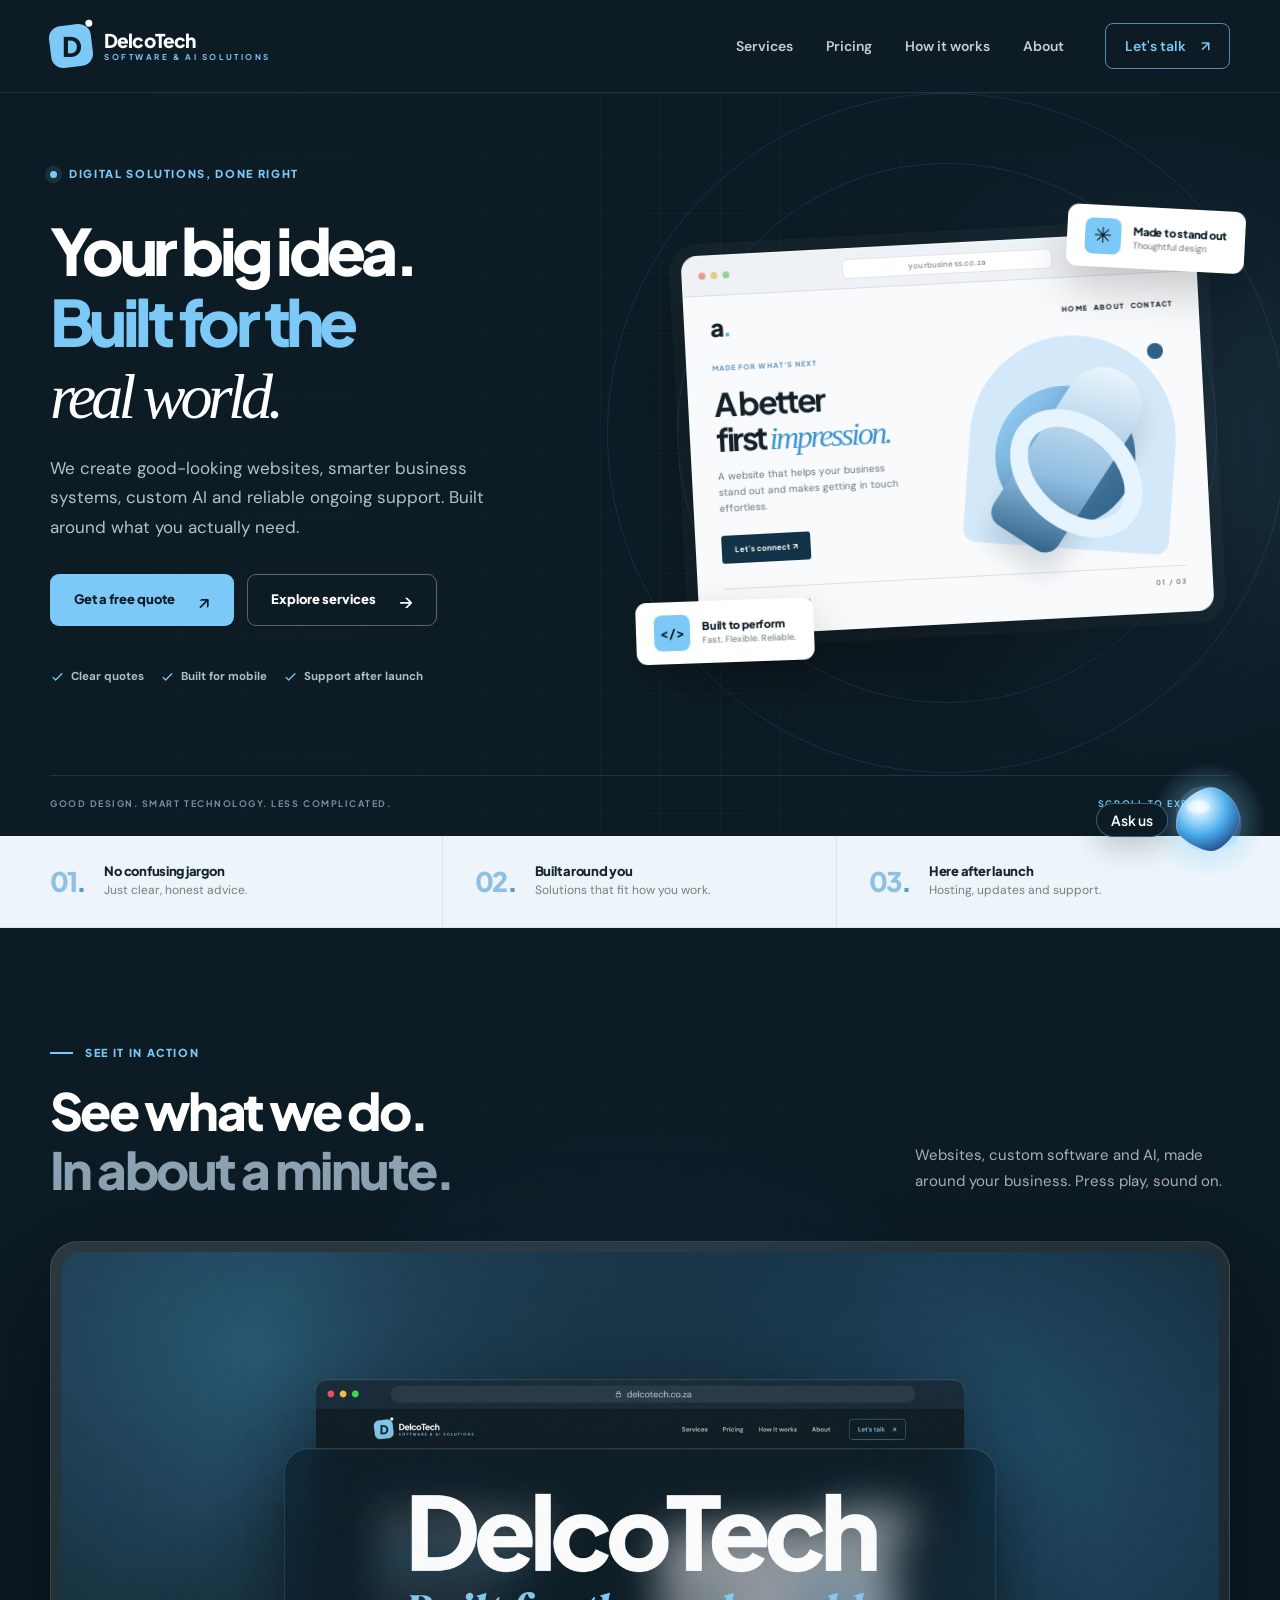
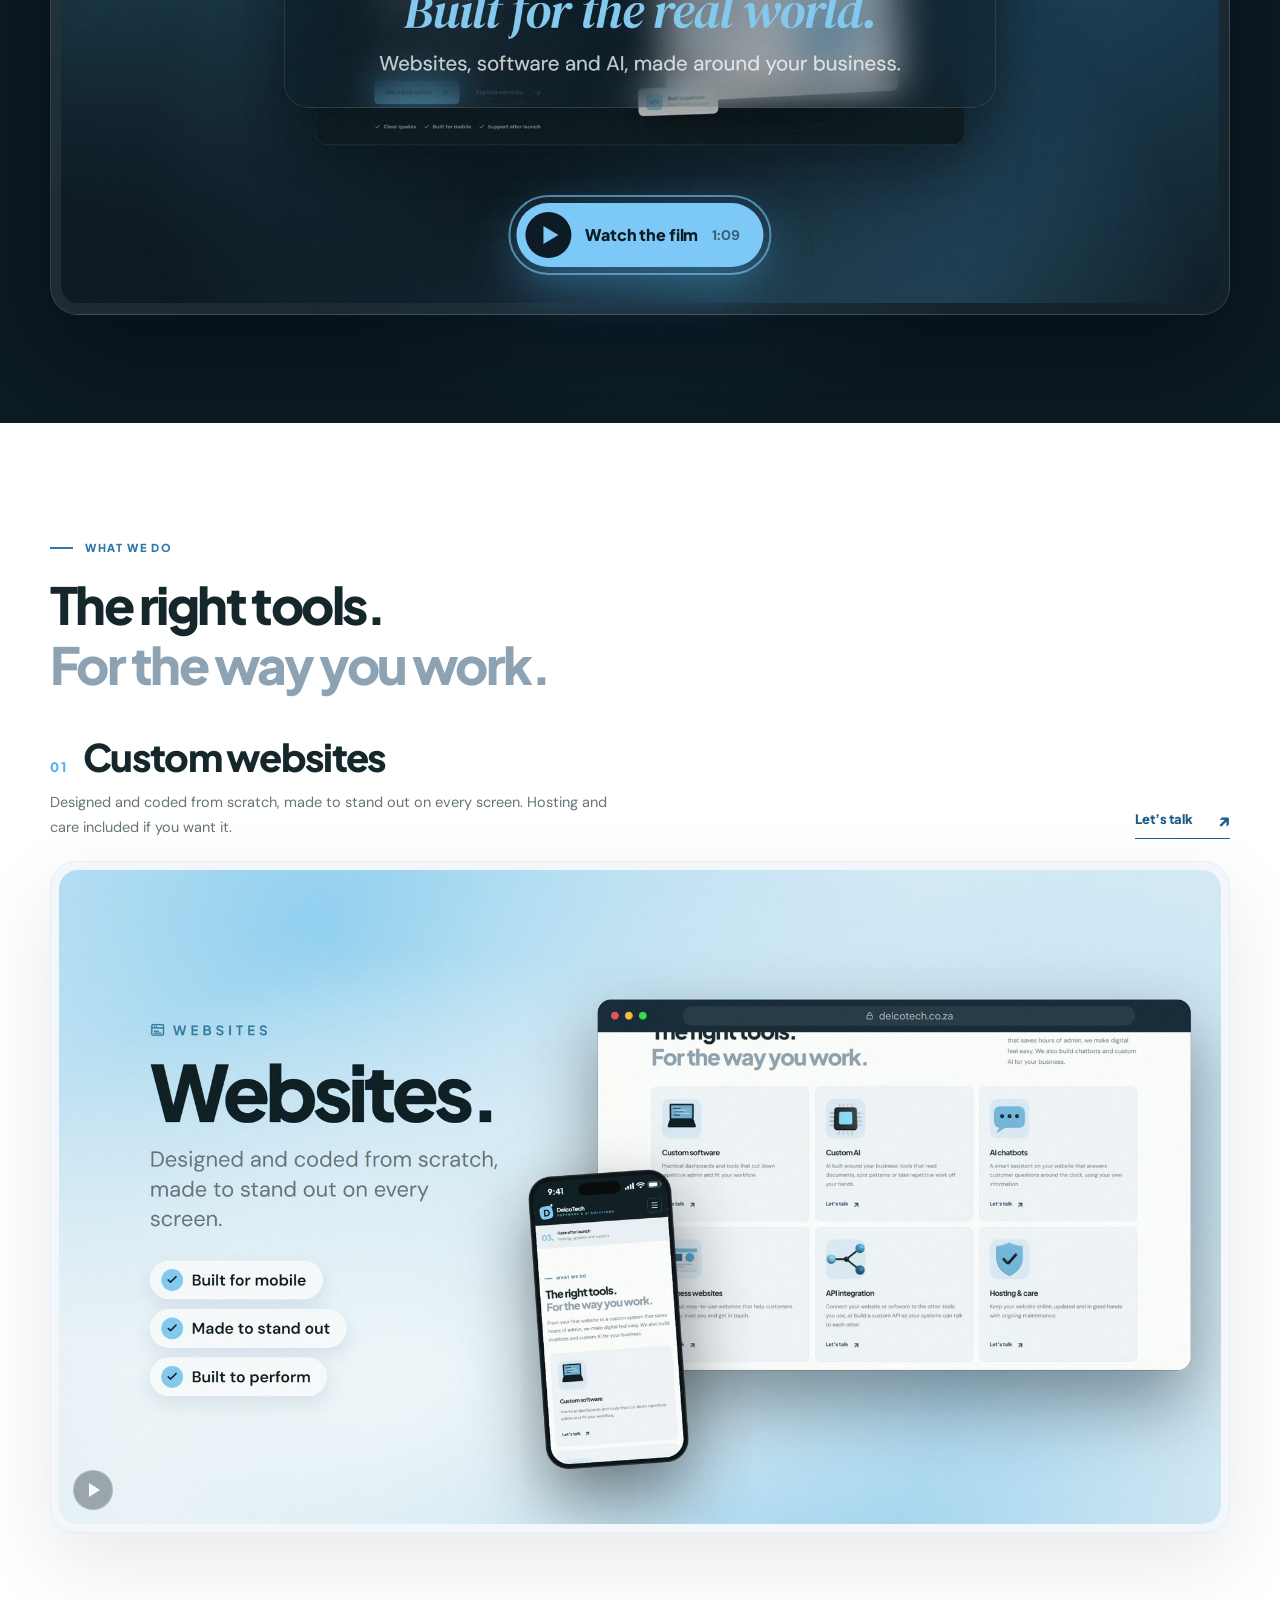
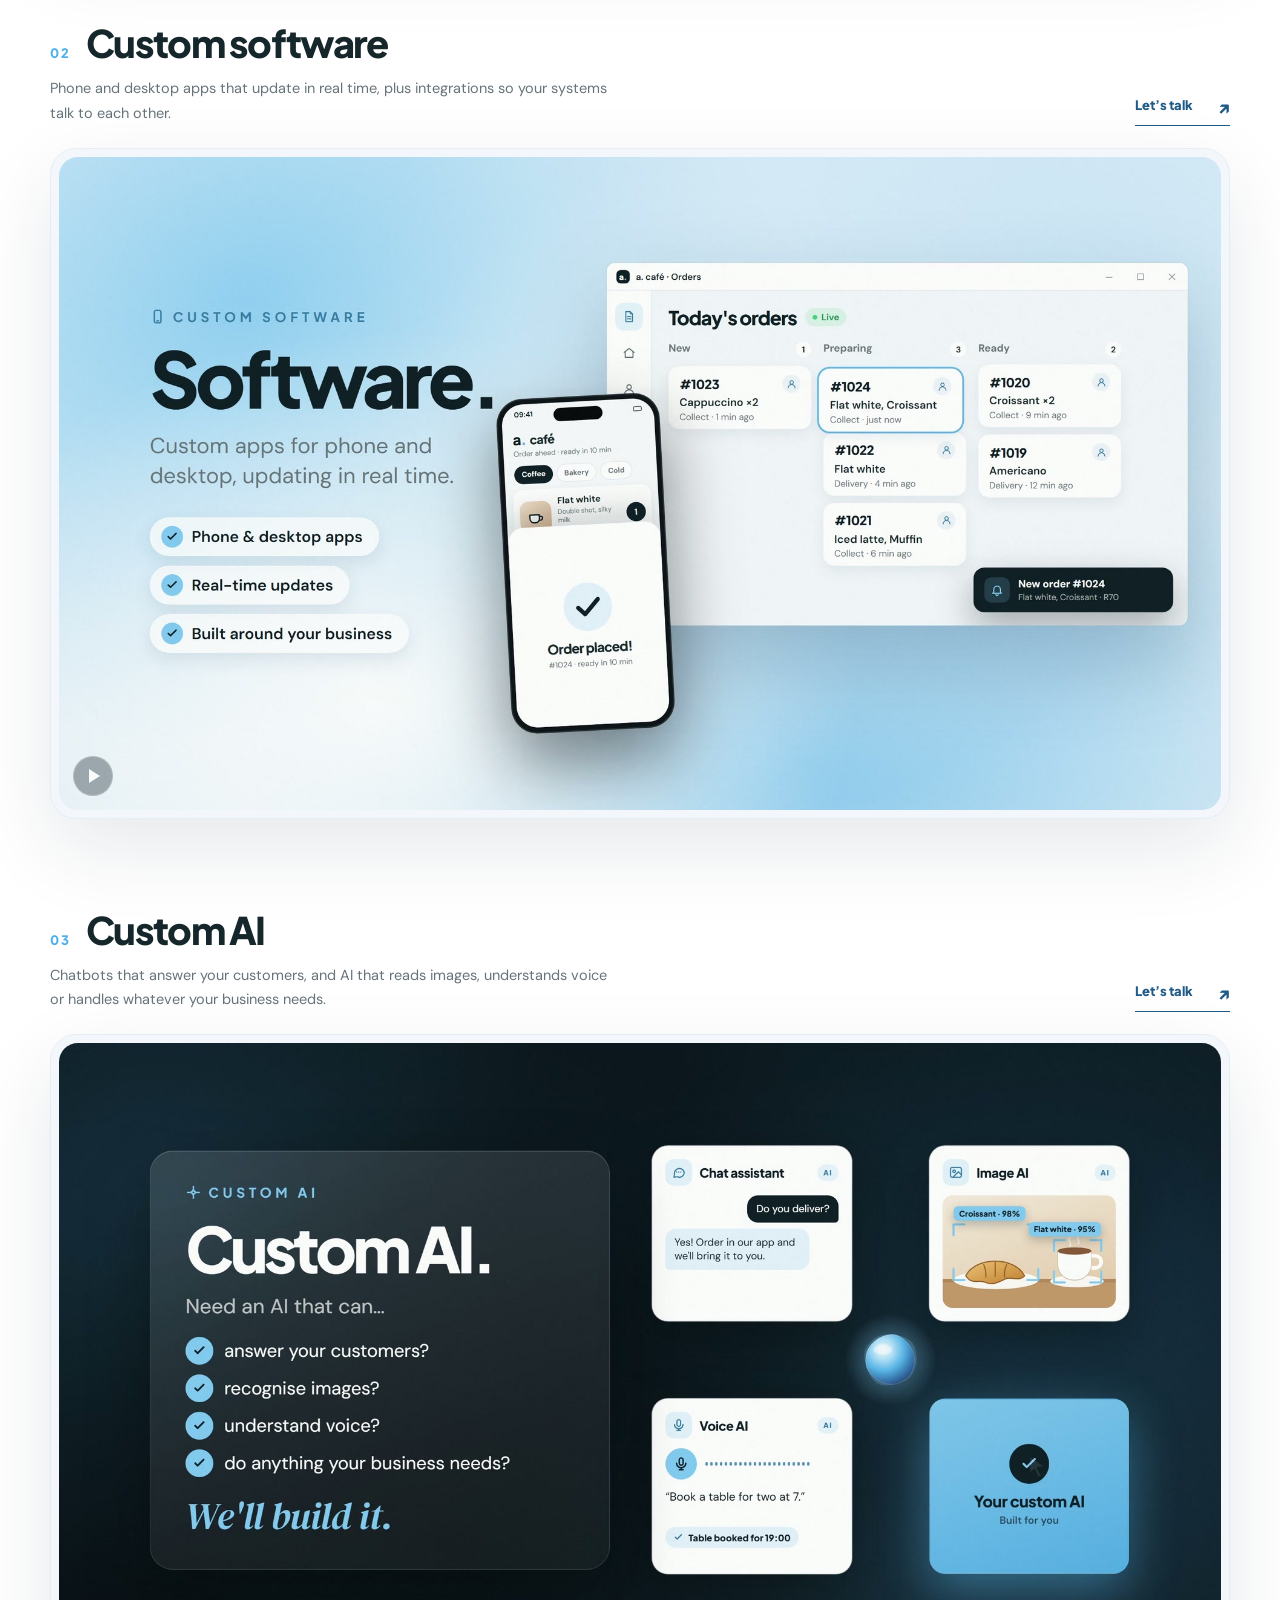
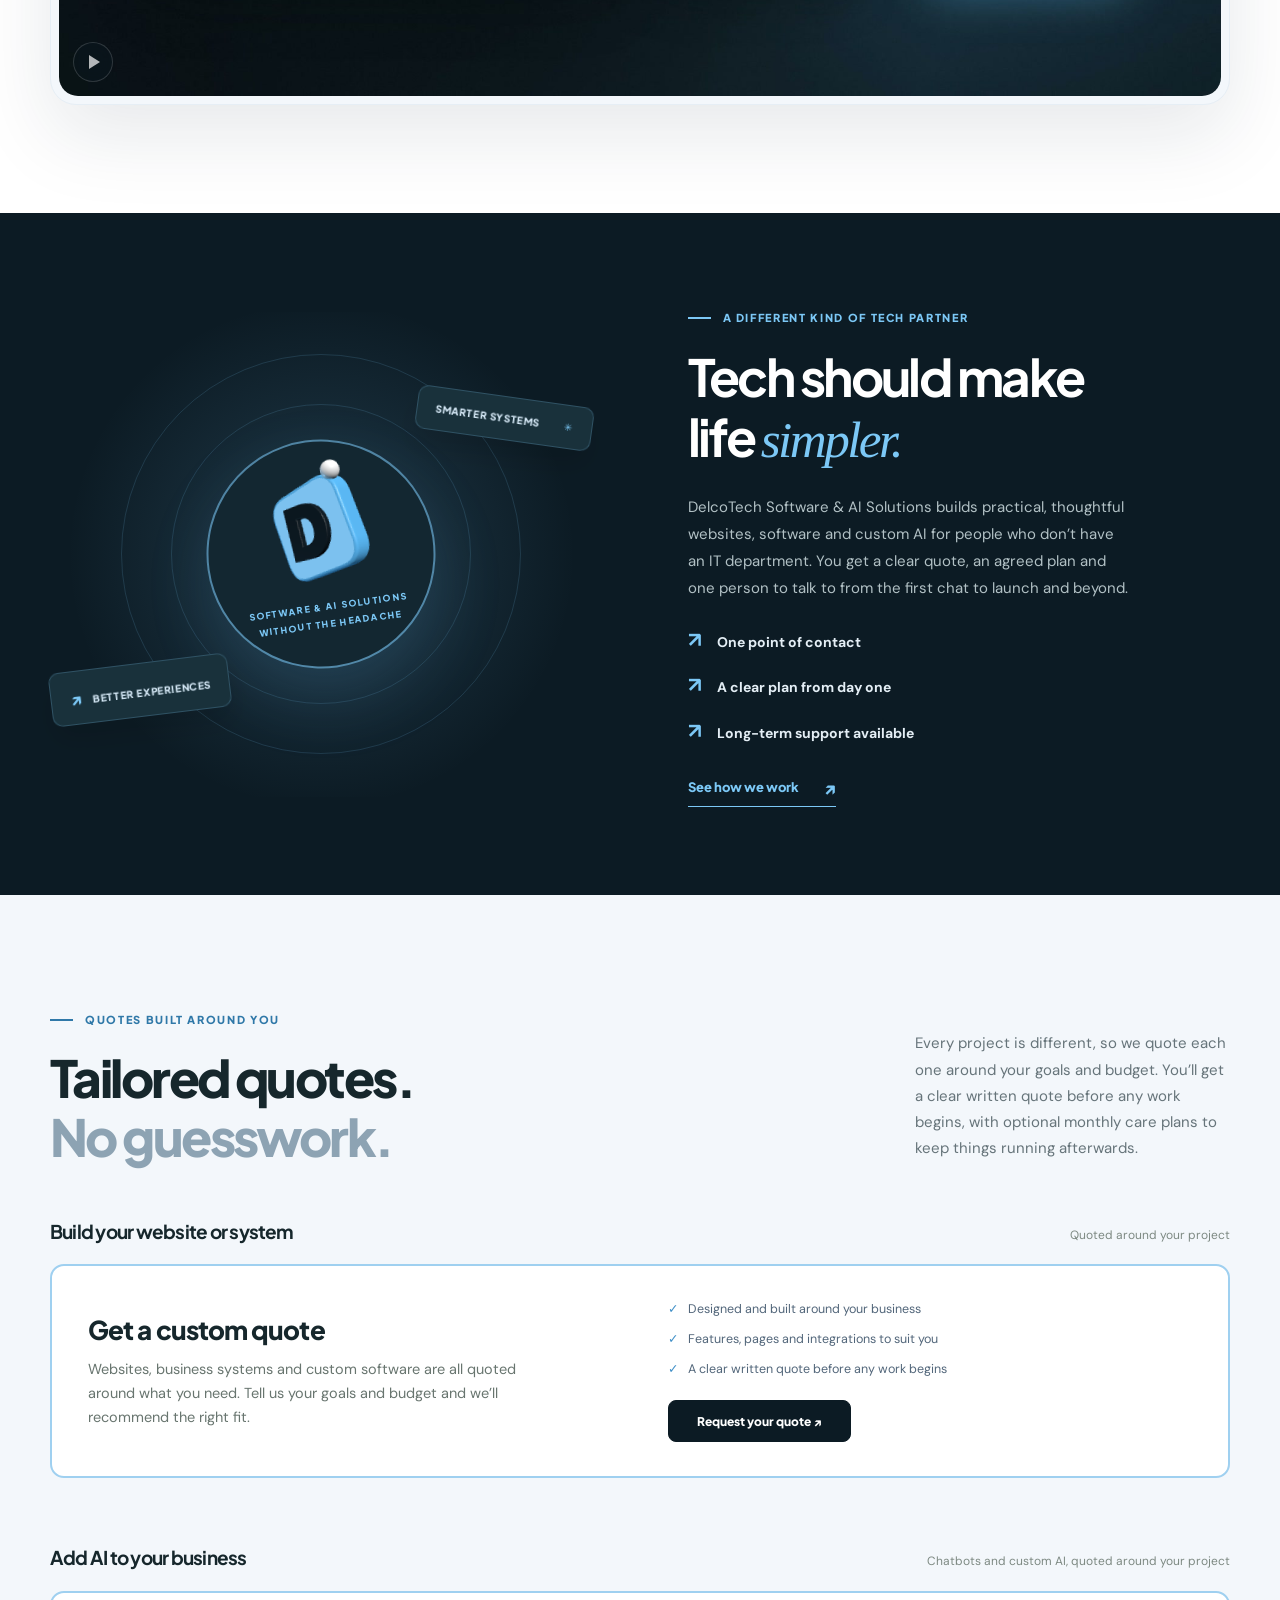
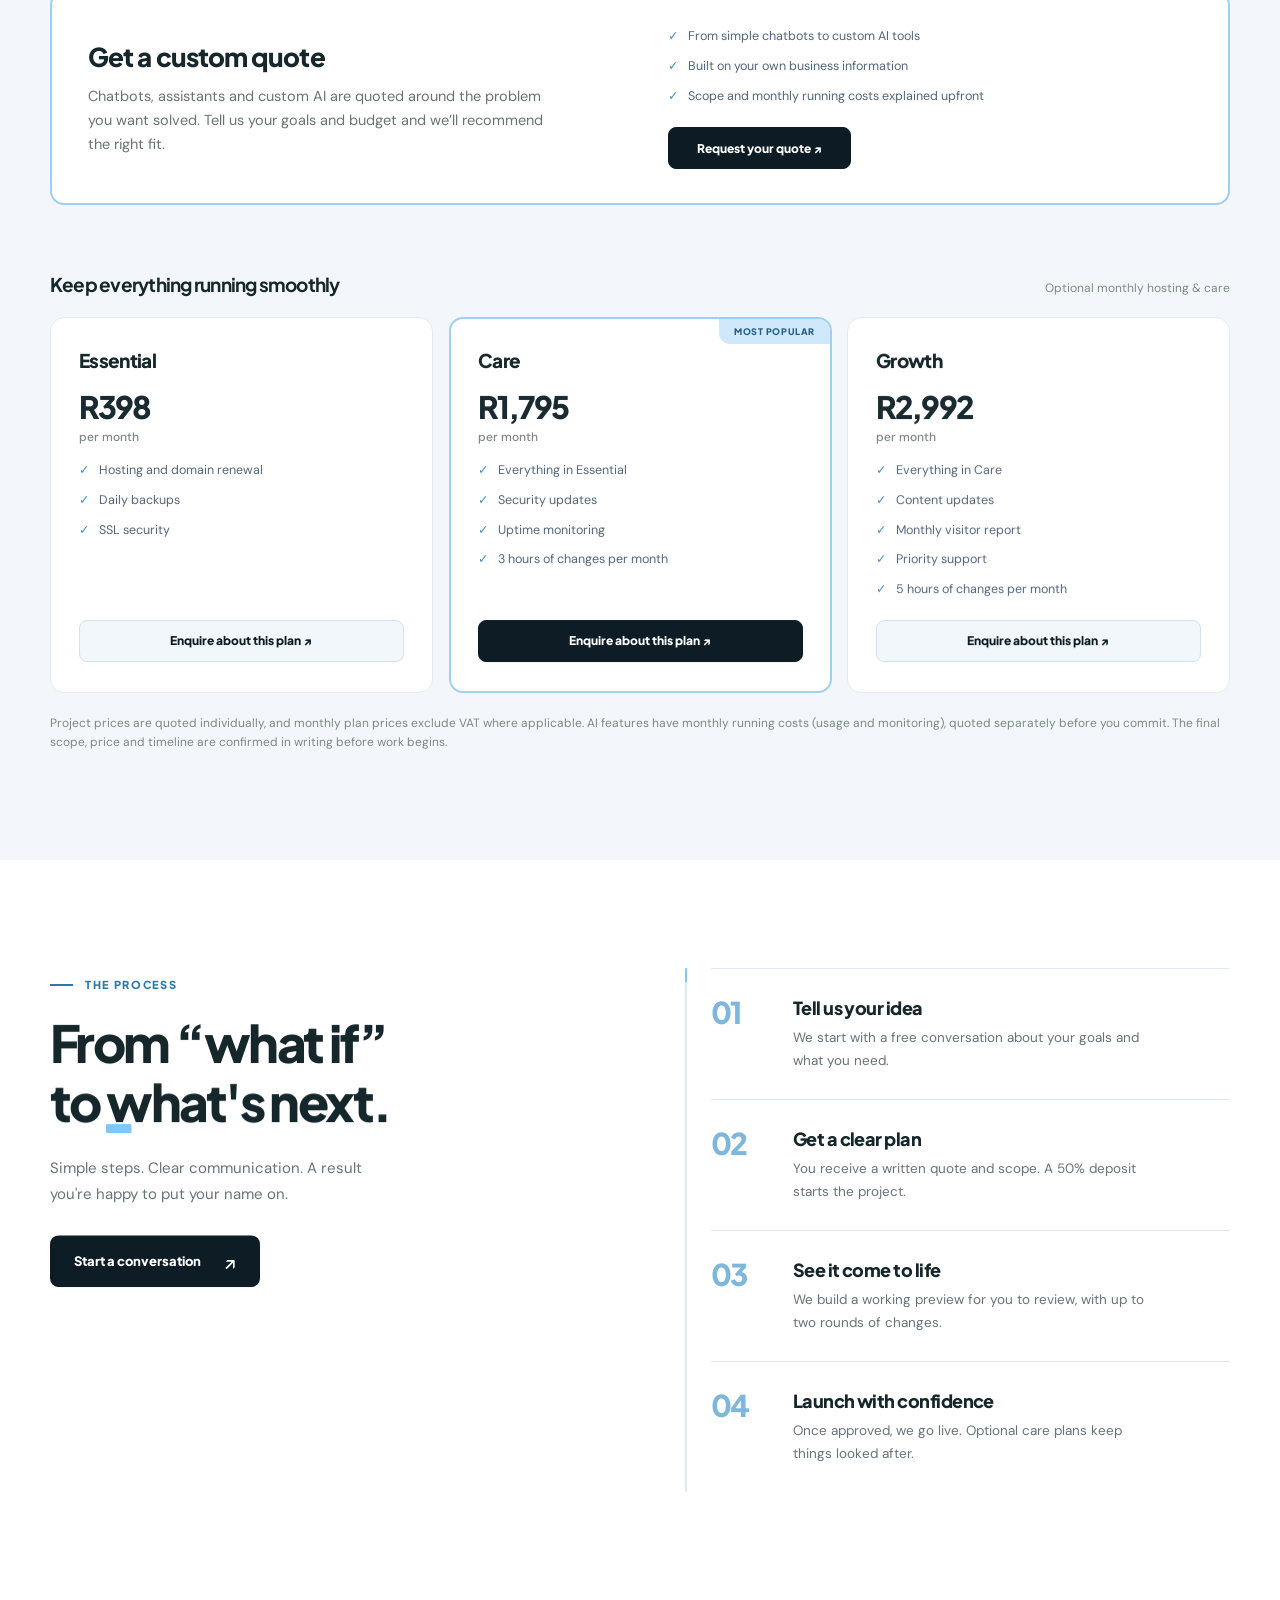
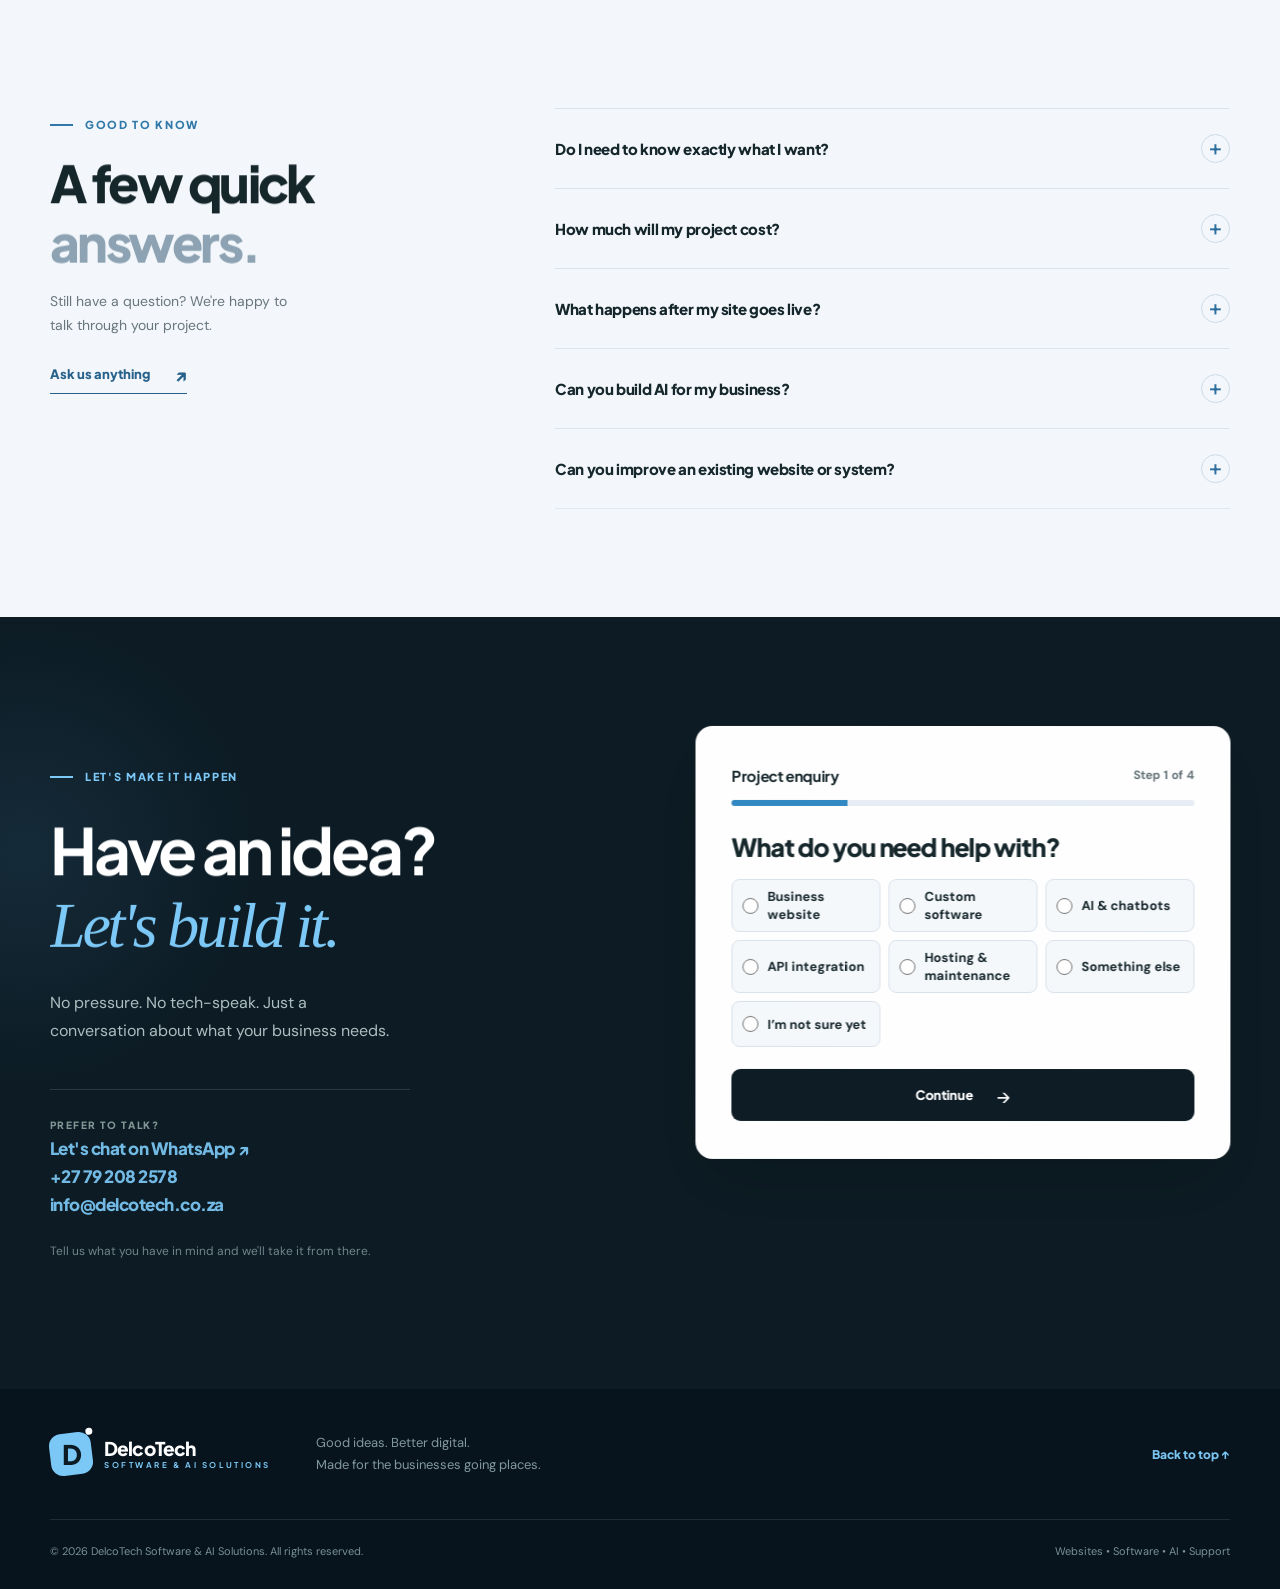
==== commit cf38b6c7: "Guide visitors through a four-step project enquiry" ====
--- a/index.html
+++ b/index.html
@@ -150,7 +150,7 @@
             <div class="showcase-head">
               <h3 id="showcase-websites"><span class="showcase-num" aria-hidden="true">01</span>Custom websites</h3>
               <p>Designed and coded from scratch, made to stand out on every screen. Hosting and care included if you want it.</p>
-              <a class="text-link" href="#contact" data-project="Business website">Let’s talk <span aria-hidden="true">↗</span></a>
+              <a class="text-link" href="#enquiry" data-project="Business website">Let’s talk <span aria-hidden="true">↗</span></a>
             </div>
             <div class="showcase-frame">
               <video class="showcase-video" muted loop playsinline preload="none" width="1920" height="1080"
@@ -167,7 +167,7 @@
             <div class="showcase-head">
               <h3 id="showcase-software"><span class="showcase-num" aria-hidden="true">02</span>Custom software</h3>
               <p>Phone and desktop apps that update in real time, plus integrations so your systems talk to each other.</p>
-              <a class="text-link" href="#contact" data-project="Custom software">Let’s talk <span aria-hidden="true">↗</span></a>
+              <a class="text-link" href="#enquiry" data-project="Custom software">Let’s talk <span aria-hidden="true">↗</span></a>
             </div>
             <div class="showcase-frame">
               <video class="showcase-video" muted loop playsinline preload="none" width="1920" height="1080"
@@ -184,7 +184,7 @@
             <div class="showcase-head">
               <h3 id="showcase-ai"><span class="showcase-num" aria-hidden="true">03</span>Custom AI</h3>
               <p>Chatbots that answer your customers, and AI that reads images, understands voice or handles whatever your business needs.</p>
-              <a class="text-link" href="#contact" data-project="AI chatbot or custom AI">Let’s talk <span aria-hidden="true">↗</span></a>
+              <a class="text-link" href="#enquiry" data-project="AI chatbot or custom AI">Let’s talk <span aria-hidden="true">↗</span></a>
             </div>
             <div class="showcase-frame">
               <video class="showcase-video" muted loop playsinline preload="none" width="1920" height="1080"
@@ -254,14 +254,44 @@
     <section class="contact-section" id="contact" aria-labelledby="contact-title">
       <div class="container contact-grid">
         <div class="contact-copy"><div class="eyebrow eyebrow-light"><span class="dash"></span> LET'S MAKE IT HAPPEN</div><h2 id="contact-title">Have an idea?<br><em>Let's build it.</em></h2><p>No pressure. No tech-speak. Just a conversation about what your business needs.</p><div class="contact-separator"></div><div class="contact-direct"><span class="contact-label">PREFER TO TALK?</span><a id="whatsapp-link" href="#contact" hidden>Let's chat on WhatsApp ↗</a><a id="phone-link" href="#contact" hidden></a><a id="email-link" href="#contact" hidden></a></div><p class="contact-note">Tell us what you have in mind and we'll take it from there.</p></div>
-        <div class="contact-card"><div class="form-heading"><h3>Tell us about your project</h3><p>Share a few details to get started.</p></div>
-          <form id="enquiry" novalidate>
-            <div class="form-row"><div class="field"><label for="name">Your name <span>*</span></label><input id="name" name="name" type="text" placeholder="Your full name" autocomplete="name" required maxlength="100"></div><div class="field"><label for="contact-info">Email or phone <span>*</span></label><input id="contact-info" name="contact" type="text" placeholder="How can we reach you?" autocomplete="email" required maxlength="150"></div></div>
-            <div class="field"><label for="project-type">What do you need help with?</label><select id="project-type" name="project"><option value="Not sure yet">I'm not sure yet</option><option value="Business website">Business website</option><option value="API integration">API integration</option><option value="Custom software">Custom software</option><option value="Hosting and maintenance">Hosting & maintenance</option><option value="AI chatbot or custom AI">AI chatbot or custom AI</option><option value="Something else">Something else</option></select></div>
-            <div class="field"><label for="project-details">Tell us a little more <span>*</span></label><textarea id="project-details" name="message" rows="5" placeholder="What are you hoping to build or improve?" required maxlength="3000"></textarea></div>
-            <button class="button button-dark form-submit" id="submit-enquiry" type="submit">Send enquiry <span aria-hidden="true">↗</span></button>
-            <button class="button button-dark form-submit" id="send-email" type="button" hidden>Send via Email <span aria-hidden="true">↗</span></button>
-            <p class="form-help" id="form-help">Your enquiry will open in WhatsApp or your email app, ready for you to send.</p>
+        <div class="contact-card">
+          <form id="enquiry" aria-labelledby="enquiry-title" novalidate>
+            <div class="enquiry-progress">
+              <h3 id="enquiry-title">Project enquiry</h3>
+              <span id="enquiry-step-count">Step 1 of 4</span>
+              <progress id="enquiry-progress" aria-label="Enquiry progress" value="1" max="4"></progress>
+            </div>
+            <div class="enquiry-step" data-error="Choose a service to continue.">
+              <h4 id="enquiry-project-title" tabindex="-1" aria-describedby="enquiry-step-count">What do you need help with?</h4>
+              <div class="enquiry-options" role="group" aria-labelledby="enquiry-project-title">
+                <label><input type="radio" name="project" value="Business website" required> Business website</label>
+                <label><input type="radio" name="project" value="Custom software" required> Custom software</label>
+                <label><input type="radio" name="project" value="AI chatbot or custom AI" required> AI &amp; chatbots</label>
+                <label><input type="radio" name="project" value="API integration" required> API integration</label>
+                <label><input type="radio" name="project" value="Hosting and maintenance" required> Hosting &amp; maintenance</label>
+                <label><input type="radio" name="project" value="Something else" required> Something else</label>
+                <label><input type="radio" name="project" value="Not sure yet" required> I’m not sure yet</label>
+              </div>
+            </div>
+            <div class="enquiry-step field" data-error="Tell us a little about your project to continue." hidden>
+              <h4 tabindex="-1" aria-describedby="enquiry-step-count"><label for="project-details">What would you like to build or improve?</label></h4>
+              <textarea id="project-details" name="message" rows="4" placeholder="Tell us a little about your idea." required maxlength="3000"></textarea>
+            </div>
+            <div class="enquiry-step field" data-error="Enter your name to continue." hidden>
+              <h4 tabindex="-1" aria-describedby="enquiry-step-count"><label for="name">What’s your name?</label></h4>
+              <input id="name" name="name" type="text" placeholder="Your full name" autocomplete="name" required maxlength="100">
+            </div>
+            <div class="enquiry-step field" data-error="Enter your email address or phone number to continue." hidden>
+              <h4 tabindex="-1" aria-describedby="enquiry-step-count"><label for="contact-info">How can we reach you?</label></h4>
+              <input id="contact-info" name="contact" type="text" placeholder="Email address or phone number" autocomplete="email" required maxlength="150">
+            </div>
+            <p class="form-error" id="enquiry-error" role="alert" hidden></p>
+            <div class="enquiry-actions">
+              <button class="button button-light form-submit enquiry-back" id="enquiry-back" type="button" hidden>Back</button>
+              <button class="button button-dark form-submit enquiry-next" id="submit-enquiry" type="submit"><span id="enquiry-submit-label">Continue</span><span id="enquiry-submit-arrow" aria-hidden="true">→</span></button>
+            </div>
+            <button class="button button-light form-submit enquiry-email" id="send-email" type="submit" hidden>Send via email <span aria-hidden="true">↗</span></button>
+            <p class="form-help" id="form-help" hidden></p>
             <p id="form-status" class="form-status" role="status" aria-live="polite" hidden></p>
             <div class="copy-fallback" id="copy-fallback" hidden><label for="copy-message">Your enquiry is ready to copy:</label><textarea id="copy-message" readonly rows="5"></textarea><button type="button" class="button button-light" id="copy-button">Copy message</button></div>
           </form>
--- a/style.css
+++ b/style.css
@@ -1753,54 +1753,126 @@
   box-shadow: 0 28px 70px rgba(0,0,0,.15);
 }
 
-.form-heading h3 {
-  font-size: 24px;
-  line-height: 1.3;
-  margin-bottom: 6px;
-}
-
-.form-heading p {
-  font-size: 13px;
-  color: #728078;
+.contact-card [hidden] {
+  display: none;
+}
+
+.enquiry-progress {
+  display: grid;
+  grid-template-columns: 1fr auto;
+  align-items: center;
+  gap: 12px 16px;
   margin-bottom: 26px;
 }
 
-.form-row {
+.enquiry-progress h3 {
+  font-size: 15px;
+  letter-spacing: -.025em;
+  margin: 0;
+}
+
+#enquiry-step-count {
+  color: var(--muted);
+  font-size: 12px;
+  font-weight: 700;
+}
+
+.enquiry-progress progress {
+  grid-column: 1 / -1;
+  width: 100%;
+  height: 6px;
+  appearance: none;
+  accent-color: #3088c3;
+  border: 0;
+  border-radius: 99px;
+  overflow: hidden;
+  background: #e7eef5;
+}
+
+.enquiry-progress progress::-webkit-progress-bar {
+  background: #e7eef5;
+}
+
+.enquiry-progress progress::-webkit-progress-value {
+  background: #3088c3;
+}
+
+.enquiry-progress progress::-moz-progress-bar {
+  background: #3088c3;
+}
+
+.enquiry-step {
+  margin-bottom: 22px;
+}
+
+.enquiry-step h4 {
+  font: 800 clamp(20px, 2.4vw, 25px)/1.25 var(--head);
+  letter-spacing: -.045em;
+  margin: 0 0 16px;
+}
+
+.enquiry-step h4 label {
+  display: inline;
+  font: inherit;
+  letter-spacing: inherit;
+  margin: 0;
+}
+
+.enquiry-options {
   display: grid;
-  grid-template-columns: 1fr 1fr;
-  gap: 13px;
-}
-
-.field {
-  margin-bottom: 17px;
-}
-
-.field label,.copy-fallback label {
+  grid-template-columns: repeat(auto-fit, minmax(min(100%, 128px), 1fr));
+  gap: 8px;
+}
+
+.enquiry-options label {
+  display: flex;
+  align-items: center;
+  gap: 9px;
+  min-height: 46px;
+  padding: 8px 10px;
+  border: 1px solid #dae3ec;
+  border-radius: 8px;
+  background: #f6f9fc;
+  font: 700 13px/1.35 var(--body);
+  cursor: pointer;
+}
+
+.enquiry-options label:hover,
+.enquiry-options label:has(input:checked) {
+  border-color: #3088c3;
+  background: #e8f4fd;
+}
+
+.enquiry-options input {
+  flex: none;
+  width: 16px;
+  height: 16px;
+  margin: 0;
+  accent-color: #256b99;
+}
+
+.copy-fallback label {
   display: block;
   font: 800 12px var(--head);
   letter-spacing: -.01em;
   margin-bottom: 8px;
 }
 
-.field label span {
-  color: #3f8fc7;
-}
-
-.field input,.field textarea,.field select,.copy-fallback textarea {
+.field input,.field textarea,.copy-fallback textarea {
   width: 100%;
   border: 1px solid #dae3ec;
   background: #f6f9fc;
   border-radius: 7px;
   padding: 12px 13px;
   color: var(--text);
-  font: 500 13px var(--body);
+  font: 500 16px var(--body);
   line-height: 1.5;
   outline: none;
   transition: border-color .2s,box-shadow .2s;
 }
 
 .field input::placeholder,.field textarea::placeholder {
-  color: #9aa6b1;
+  color: #627483;
 }
 
 .field textarea {
@@ -1808,40 +1880,49 @@
   min-height: 112px;
 }
 
-.field select {
-  appearance: none;
-  background-image: url("data:image/svg+xml,%3Csvg xmlns='http://www.w3.org/2000/svg' viewBox='0 0 24 24' fill='none' stroke='%23667574' stroke-width='2'%3E%3Cpath d='m6 9 6 6 6-6'/%3E%3C/svg%3E");
-  background-size: 16px;
-  background-position: right 13px center;
-  background-repeat: no-repeat;
-  padding-right: 37px;
-}
-
-.field input:focus,.field textarea:focus,.field select:focus {
+.field input:focus,.field textarea:focus,.copy-fallback textarea:focus {
   border-color: #6bb6ea;
   box-shadow: 0 0 0 3px rgba(79,176,238,.17);
 }
 
-.field .invalid {
+.field [aria-invalid="true"] {
   border-color: #bd5145;
+}
+
+.enquiry-actions {
+  display: flex;
+  gap: 8px;
 }
 
 .form-submit {
   width: 100%;
-  margin-top: 1px;
 }
 
 .form-submit:hover {
   transform: none;
 }
 
-.form-submit + .form-submit {
-  margin-top: 16px;
+.enquiry-back {
+  width: auto;
+  padding-inline: 16px;
+}
+
+.enquiry-next {
+  flex: 1;
+  padding-inline: 10px;
+}
+
+.enquiry-next #enquiry-submit-label {
+  font: inherit;
+}
+
+.enquiry-email {
+  margin-top: 8px;
 }
 
 .form-help {
-  font-size: 11px;
-  color: #7b8a97;
+  font-size: 12px;
+  color: var(--muted);
   text-align: center;
   margin: 12px 0 0;
   line-height: 1.55;
@@ -1857,9 +1938,14 @@
   margin-top: 13px;
 }
 
-.form-status.error {
+.form-error {
+  padding: 9px 12px;
+  border-radius: 7px;
   background: #fff0ec;
   color: #923f33;
+  font-size: 13px;
+  line-height: 1.5;
+  margin: 0 0 14px;
 }
 
 .copy-fallback {
@@ -2071,11 +2157,6 @@
 
   .contact-card {
     padding: 29px 25px;
-  }
-
-  .form-row {
-    grid-template-columns: 1fr;
-    gap: 0;
   }
 
   .faq-layout {
@@ -2431,10 +2512,6 @@
 
   .contact-card {
     padding: 29px 24px;
-  }
-
-  .form-row {
-    grid-template-columns: 1fr;
   }
 
   .footer-main {
